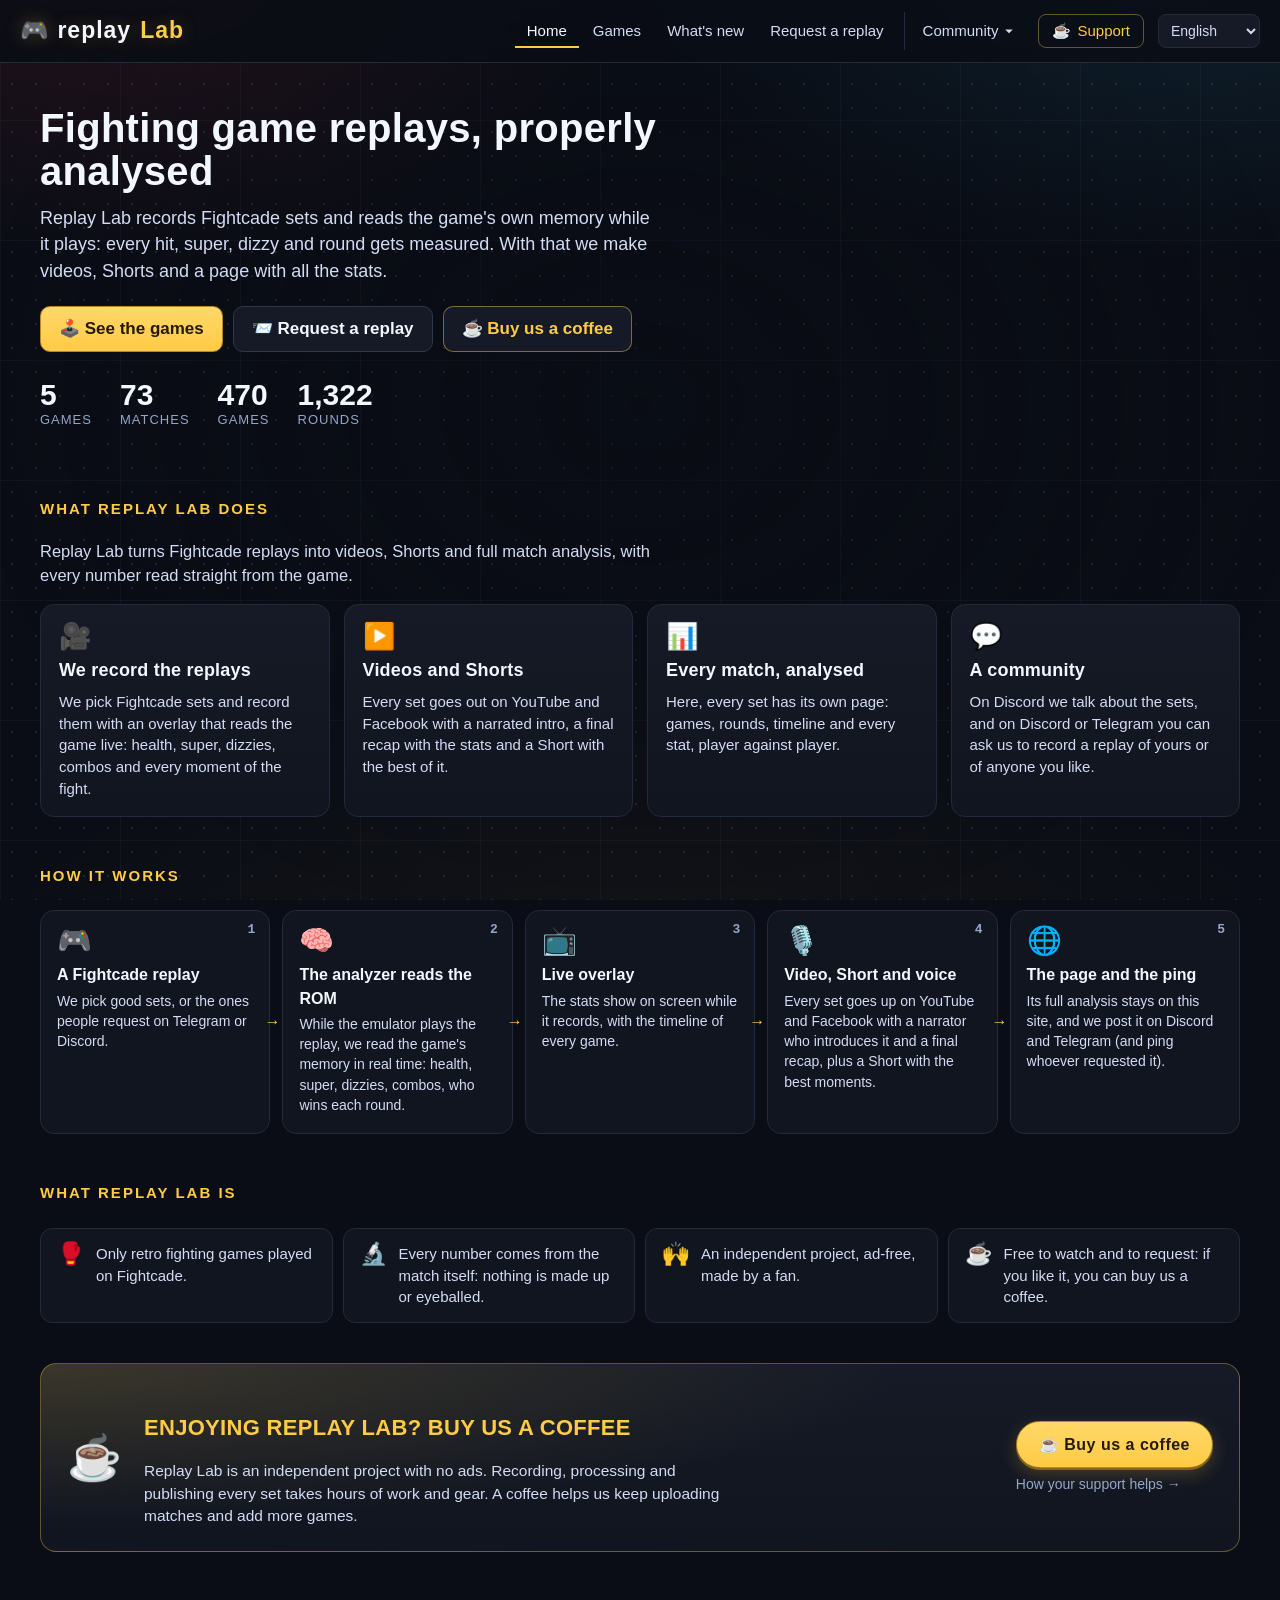
==== index.html @ 976fe3d6 "1791900656164-8923: kyoukai vs Balcork" ====
<!doctype html>
<html lang="es">
<head>
<meta charset="utf-8">
<meta name="viewport" content="width=device-width,initial-scale=1">
<title>replayLab</title>
<meta name="description" content="Análisis de partidas de juegos de pelea: replays de Fightcade grabados, con estadísticas leídas de la propia partida.">
<link rel="icon" href="favicon.svg" type="image/svg+xml">
<link rel="icon" href="favicon.ico" sizes="16x16 32x32 48x48">
<link rel="apple-touch-icon" href="apple-touch-icon.png">
<link rel="manifest" href="site.webmanifest">
<meta name="theme-color" content="#0a0d15">
<meta name="google-site-verification" content="jsIm7nFWKCDffjTVnqlvtT30W5uBaSsZl49o3GyhV9A" />
<!-- vista previa al compartir (Open Graph / X): imagen de 1200 × 630 en assets/og.png -->
<meta property="og:type" content="website">
<meta property="og:site_name" content="replayLab">
<meta property="og:title" content="replayLab · replays de juegos de pelea">
<meta property="og:description" content="Análisis de partidas de juegos de pelea: replays de Fightcade grabados, con estadísticas leídas de la propia partida.">
<meta property="og:url" content="https://demoniodeb.github.io/replayLab/">
<meta property="og:image" content="https://demoniodeb.github.io/replayLab/assets/og.png">
<meta property="og:image:width" content="1200">
<meta property="og:image:height" content="630">
<meta property="og:image:alt" content="replayLab: replays de juegos de pelea de Fightcade con estadísticas">
<meta property="og:locale" content="es_ES">
<meta name="twitter:card" content="summary_large_image">
<meta name="twitter:title" content="replayLab · replays de juegos de pelea">
<meta name="twitter:description" content="Análisis de partidas de juegos de pelea: replays de Fightcade grabados, con estadísticas leídas de la propia partida.">
<meta name="twitter:image" content="https://demoniodeb.github.io/replayLab/assets/og.png">
<link rel="stylesheet" href="assets/estilo.css?v=a40e9bcbe0">
</head>
<body>
<header id="cabsitio"></header>

<main class="wrap">
  <!-- (20 oct) La portada sólo cuenta qué es Replay Lab, qué hace y cómo funciona.
       Las partidas están en cada juego (Juegos) y pedir un replay tiene su pestaña. -->
  <section class="hero">
    <h1 id="h-titulo"></h1>
    <p id="h-texto"></p>
    <div class="hero-cta">
      <a class="btn prim" href="juegos.html" id="h-ver"></a>
      <a class="btn" href="enviar.html" id="h-pedir"></a>
      <a class="btn cafe" id="h-cafe" target="_blank" rel="noopener" hidden></a>
    </div>
    <div class="hero-cifras" id="cifras"></div>
  </section>

  <section class="bloque">
    <div class="bloque-cab"><h2 id="t-que"></h2></div>
    <p class="que-sub" id="que-sub"></p>
    <div class="que-grid" id="que"></div>
  </section>

  <section class="bloque">
    <div class="bloque-cab"><h2 id="t-como"></h2></div>
    <ol class="como" id="como"></ol>
  </section>

  <section class="bloque">
    <div class="bloque-cab"><h2 id="t-es"></h2></div>
    <ul class="es-lista" id="es"></ul>
  </section>

  <div id="cafe"></div>
</main>

<footer class="wrap" id="pie"></footer>

<script src="assets/app.js?v=cb4fe05d62"></script>
<script>
"use strict";
let INDICE = { videos: [] };

function pinta() {
  document.documentElement.lang = LANG;
  textosCabecera(); pintaPie();
  $("#h-titulo").textContent = T("h_titulo");
  $("#h-texto").textContent = T("h_texto");
  $("#h-ver").textContent = "🕹️ " + T("h_ver_juegos");
  $("#h-pedir").textContent = "📨 " + T("h_pedir");
  // qué hace: cuatro tarjetas, cada una lleva a su sitio
  $("#t-que").textContent = T("h_que_t");
  $("#que-sub").textContent = T("h_que_sub");
  const dc = urlDiscord();
  $("#que").innerHTML = [
    ["🎥", "h_f1_t", "h_f1_d", "guia.html", false],
    ["▶️", "h_f2_t", "h_f2_d", "canal.html", false],
    ["📊", "h_f3_t", "h_f3_d", "juegos.html", false],
    ["💬", "h_f4_t", "h_f4_d", "enviar.html", false],
  ].map(([ic, t, d, href, ext]) => `<a class="que-tarj" href="${esc(href)}"${ext ? ' target="_blank" rel="noopener"' : ""}>
      <span class="que-ic" aria-hidden="true">${ic}</span><h3>${esc(T(t))}</h3><p>${esc(T(d))}</p></a>`).join("");
  // cómo funciona: del replay a la ficha
  $("#t-como").textContent = T("h_como_t");
  $("#como").innerHTML = [["🎮", 1], ["🧠", 2], ["📺", 3], ["🎙️", 4], ["🌐", 5]].map(([ic, n]) =>
    `<li><span class="como-n">${n}</span><span class="como-ic" aria-hidden="true">${ic}</span>
      <div><h3>${esc(T("h_c" + n + "_t"))}</h3><p>${esc(T("h_c" + n + "_d"))}</p></div></li>`).join("");
  // lo que es
  $("#t-es").textContent = T("h_es_t");
  $("#es").innerHTML = [["🥊", 1], ["🔬", 2], ["🙌", 3], ["☕", 4]].map(([ic, n]) =>
    `<li><span aria-hidden="true">${ic}</span>${esc(T("h_es_" + n))}</li>`).join("");
  const don = (SITIO || {}).donacion || {};
  const cafeOk = !!(don.activo && don.url);
  $("#h-cafe").hidden = !cafeOk;
  if (cafeOk) { $("#h-cafe").href = don.url; $("#h-cafe").textContent = "☕ " + T("h_cafe_btn"); }
  $("#cafe").innerHTML = cafeOk ? `<aside class="cafe-panel">
      <span class="cp-ic" aria-hidden="true">☕</span>
      <div class="cp-txt"><h2>${esc(T("h_cafe_t"))}</h2><p>${esc(T("h_cafe_d"))}</p></div>
      <div class="cp-acc"><a class="cafe-btn" href="${esc(don.url)}" target="_blank" rel="noopener">☕ ${esc(T("h_cafe_btn"))}</a>
        <a class="cp-mas" href="apoyo.html">${esc(T("h_cafe_mas"))} →</a></div></aside>` : "";
  // tres cifras reales, sacadas del índice: nada inventado
  const todas = INDICE.videos || [];
  const peleas = todas.reduce((a, v) => a + (v.peleas || 0), 0);
  const rondas = todas.reduce((a, v) => a + (v.rondas || 0), 0);
  const juegos = juegosActivos().length;
  $("#cifras").innerHTML = todas.length ? [
      [juegos, T("n_juegos").toLowerCase()], [todas.length, pl(todas.length, "u_partida", "u_partidas")],
      [peleas, pl(peleas, "u_pelea", "u_peleas")], [rondas, T("rondas_t").toLowerCase()],
    ].map(([n, t]) => `<span><b>${milesDe(n)}</b>${esc(t)}</span>`).join("") : "";
}

montaCabecera("inicio", pinta);
pinta();
Promise.all([cargaBase(), json("datos/indice.json").then(d => { INDICE = d; }).catch(() => {})])
  .then(pinta);
</script>
</body>
</html>
---- assets/estilo.css ----
/* replayLab — hoja única. Mismo idioma visual que el overlay de fcrec:
   fondo oscuro, rojo para el jugador 1 y azul para el 2, tipografía condensada. */
:root{
  --bg:#0a0d15; --panel:#11151f; --panel2:#151a26; --panel3:#1a2031;
  --line:#222a3b; --line2:#2d3750;
  --ink:#f3f7ff; --dim:#94a6cc; --soft:#d3dcf5;
  --p1:#ff3d57; --p2:#37c8ff; --p1l:#ff8d9b; --p2l:#8fdcff; --gold:#ffcb45;
  --ok:#7dfcb0; --mal:#ff7a7a;
  --font:"Bahnschrift","Barlow Condensed","Roboto Condensed","Arial Narrow",
    "Yu Gothic UI","Meiryo","Microsoft YaHei UI","Noto Sans CJK JP","Noto Sans CJK SC",sans-serif;
  --mono:"Consolas","SF Mono",ui-monospace,monospace;
}
*{box-sizing:border-box;margin:0;padding:0}
html{scroll-behavior:smooth}
/* El fondo va en una capa FIJA detrás de todo. Antes estaba pintado en el body y, en
   las páginas con poco contenido, se acababa donde acababa el body: debajo quedaba una
   franja de otro color. Ahora el body ocupa como mínimo la pantalla entera (el pie baja
   solo) y la textura no se corta nunca.
   La textura: los dos brillos de siempre (rojo del jugador 1, azul del 2), una rejilla
   de puntos y unas líneas de retícula muy suaves, como la pantalla de un HUD. */
html{background:var(--bg)}
body{color:var(--ink);font-family:var(--font);font-size:17px;line-height:1.45;
  min-height:100vh;display:grid;grid-template-rows:auto 1fr auto;
  /* minmax(0,1fr): sin esto la columna crece hasta lo más ancho que haya dentro (una
     fila de pestañas, una tabla) y la página se sale de lado en el móvil */
  grid-template-columns:minmax(0,1fr)}
/* los puntos van en una variable: cuando arranca la rejilla viva (canvas, app.js) se
   apagan aquí y los dibuja ella, en las mismas posiciones */
:root{--puntos:radial-gradient(circle at center,rgba(148,166,204,.16) 1px,transparent 1.6px)}
html.rejilla-viva{--puntos:none}
#rejilla{position:fixed;inset:0;width:100%;height:100%;z-index:-1;pointer-events:none}
body::before{content:"";position:fixed;inset:0;z-index:-1;pointer-events:none;
  background:
    radial-gradient(900px 600px at 10% -12%,rgba(255,61,87,.13),transparent 62%),
    radial-gradient(900px 600px at 90% -12%,rgba(55,200,255,.13),transparent 62%),
    radial-gradient(1200px 700px at 50% 120%,rgba(255,203,69,.05),transparent 60%),
    var(--puntos) 0 0/24px 24px,
    linear-gradient(rgba(148,166,204,.06) 1px,transparent 1px) 0 0/120px 120px,
    linear-gradient(90deg,rgba(148,166,204,.06) 1px,transparent 1px) 0 0/120px 120px,
    var(--bg)}
/* un velo que apaga la textura detrás del contenido central: se ve en los márgenes y
   no estorba la lectura */
body::after{content:"";position:fixed;inset:0;z-index:-1;pointer-events:none;
  background:radial-gradient(ellipse 70% 80% at 50% 45%,rgba(10,13,21,.55),transparent 75%)}
a{color:inherit;text-decoration:none}
img{display:block}
.wrap{max-width:1240px;width:100%;margin:0 auto;padding:0 20px}
.sp{flex:1}

/* ---------------------------------------------------------- cabecera */
header{border-bottom:1px solid var(--line);background:rgba(10,13,21,.86);
  backdrop-filter:blur(8px);position:sticky;top:0;z-index:20}
.hrow{display:flex;align-items:center;gap:14px;min-height:62px;flex-wrap:wrap;padding:8px 0}
.logo{display:flex;align-items:center;gap:9px;font-size:23px;font-weight:700;letter-spacing:1px;flex:none}
.logo b{color:var(--gold)}
input,select,button{font-family:inherit;color:var(--ink)}
#buscar{background:var(--panel2);border:1px solid var(--line);border-radius:8px;
  font-size:15px;padding:8px 12px;width:250px;max-width:46vw}
#buscar:focus{outline:none;border-color:var(--line2)}
#buscar::placeholder{color:var(--dim)}
select{background:var(--panel2);border:1px solid var(--line);border-radius:8px;color:var(--soft);
  font-size:14px;padding:8px 10px;cursor:pointer}
select:focus{outline:none;border-color:var(--line2)}

/* conmutador de vista, como los botones de vista del explorador */
.vistas{display:flex;gap:2px;background:var(--panel2);border:1px solid var(--line);
  border-radius:8px;padding:2px;flex:none}
.vistas button{background:none;border:0;border-radius:6px;padding:6px 9px;cursor:pointer;
  color:var(--dim);display:grid;place-items:center;line-height:0}
.vistas button:hover{color:var(--ink);background:rgba(255,255,255,.05)}
.vistas button[aria-pressed="true"]{background:var(--panel3);color:var(--gold)}
.vistas svg{width:17px;height:17px;fill:currentColor}

/* ---------------------------------------------------------- portada */
.intro{padding:24px 0 14px;display:flex;align-items:flex-end;gap:16px;flex-wrap:wrap}
.intro h1{font-size:34px;font-weight:700;letter-spacing:.5px;line-height:1}
.intro p{color:var(--dim);font-size:16px}
.cuenta{color:var(--dim);font-size:14px;letter-spacing:1px;text-transform:uppercase;
  padding-bottom:3px;margin-left:auto}
.vacio{padding:60px 0;text-align:center;color:var(--dim)}

/* piezas compartidas ------------------------------------------------- */
.bandera{width:24px;height:17px;border-radius:3px;flex:none;object-fit:cover;
  box-shadow:0 0 0 1px rgba(0,0,0,.6)}
.bandera.g{width:34px;height:24px;border-radius:4px}
.rango{display:inline-grid;place-items:center;width:20px;height:20px;border-radius:5px;flex:none;
  font:700 12px/1 var(--font);color:#0e1424;background:linear-gradient(180deg,#ffe58a,var(--gold))}
.rango.vacio{background:#2a3247;color:var(--dim)}
.retrato{border-radius:8px;background:#0c1220;border:1px solid var(--line);object-fit:cover;flex:none}
.duo{display:flex;align-items:center;gap:10px;min-width:0}
.duo .n{min-width:0;overflow:hidden;text-overflow:ellipsis;white-space:nowrap;font-weight:700}
.n1{color:var(--p1l)}.n2{color:var(--p2l)}
.marcador{font:700 1em/1 var(--mono);letter-spacing:1px;flex:none;color:var(--ink)}
.marcador .g{color:var(--gold)}

/* rejillas por vista -------------------------------------------------- */
.lista{padding-bottom:40px}
.tarj{background:var(--panel);border:1px solid var(--line);border-radius:12px;overflow:hidden;
  display:flex;transition:transform .14s,border-color .14s;position:relative}
.tarj:hover{transform:translateY(-2px);border-color:var(--line2)}
.tarj .dur{position:absolute;right:8px;top:8px;background:rgba(6,9,15,.86);border-radius:5px;
  padding:2px 7px;font:600 12px/1.5 var(--mono);color:var(--soft)}
.tarj .sinvid{position:absolute;left:8px;top:8px;background:rgba(6,9,15,.86);border-radius:5px;
  padding:2px 7px;font-size:11px;letter-spacing:1px;text-transform:uppercase;color:var(--dim)}

/* 1 · iconos grandes */
.v-iconos{display:grid;grid-template-columns:repeat(auto-fill,minmax(244px,1fr));gap:16px}
.v-iconos .tarj{flex-direction:column;align-items:center;padding:20px 14px 14px;gap:7px;text-align:center}
.v-iconos .caras{display:flex;align-items:center;gap:10px}
.v-iconos .retrato{width:78px;height:78px}
.v-iconos .vs{color:var(--dim);font-size:13px;letter-spacing:2px}
.v-iconos .nombres{display:flex;align-items:center;justify-content:center;gap:7px;
  font-size:16px;max-width:100%;width:100%}
.v-iconos .nombres .n{overflow:hidden;text-overflow:ellipsis;white-space:nowrap}
.v-iconos .marcador{margin-bottom:2px}
.v-iconos .meta:first-of-type{margin-top:4px}
.v-iconos .marcador{font-size:26px}
.v-iconos .meta{color:var(--dim);font-size:12.5px;letter-spacing:1px;text-transform:uppercase}

/* 2 · miniaturas */
.v-miniaturas{display:grid;grid-template-columns:repeat(auto-fill,minmax(300px,1fr));gap:16px}
.v-miniaturas .tarj{flex-direction:column}
.v-miniaturas .mini{aspect-ratio:16/9;background:#0c1018;width:100%;position:relative;overflow:hidden}
.v-miniaturas .mini img{width:100%;height:100%;object-fit:cover}
.v-miniaturas .mini.sin{display:grid;place-items:center;
  background:linear-gradient(135deg,rgba(255,61,87,.14),transparent 46%),
             linear-gradient(225deg,rgba(55,200,255,.14),transparent 46%),#0c1018}
.v-miniaturas .mini.sin .caras{display:flex;align-items:center;gap:14px}
.v-miniaturas .mini.sin .retrato{width:72px;height:72px}
.v-miniaturas .cuerpo{padding:11px 13px 13px;display:flex;flex-direction:column;gap:7px;flex:1;width:100%}
.v-miniaturas .fila{display:flex;align-items:center;gap:9px;font-size:18px}
.v-miniaturas .pie{display:flex;gap:10px;align-items:center;font-size:12.5px;color:var(--dim);
  letter-spacing:1px;text-transform:uppercase;margin-top:auto;padding-top:7px;border-top:1px solid var(--line)}

/* 3 · mosaico */
.v-mosaico{display:grid;grid-template-columns:repeat(auto-fill,minmax(400px,1fr));gap:12px}
.v-mosaico .tarj{align-items:center;gap:13px;padding:11px 14px}
.v-mosaico .caras{display:flex;gap:6px;flex:none}
.v-mosaico .retrato{width:56px;height:56px}
.v-mosaico .cuerpo{min-width:0;flex:1;display:flex;flex-direction:column;gap:4px}
.v-mosaico .fila{display:flex;align-items:center;gap:8px;font-size:17px}
.v-mosaico .meta{color:var(--dim);font-size:13px}

/* 4 · lista */
.v-lista{display:flex;flex-direction:column;gap:5px}
.v-lista .tarj{align-items:center;gap:11px;padding:7px 12px;border-radius:8px}
.v-lista .retrato{width:30px;height:30px;border-radius:6px}
.v-lista .caras{display:flex;gap:4px;flex:none}
.v-lista .duo{flex:1}
.v-lista .meta{color:var(--dim);font-size:13px;letter-spacing:1px;flex:none;
  text-transform:uppercase;white-space:nowrap}
.v-lista .dur,.v-lista .sinvid{position:static;background:none;padding:0}

/* 5 · detalles */
.v-detalles{display:block;width:100%;border-collapse:collapse;
  background:var(--panel);border:1px solid var(--line);border-radius:10px;overflow:hidden}
.v-detalles table{width:100%;border-collapse:collapse}
.v-detalles th{text-align:left;font-size:12px;letter-spacing:1.5px;text-transform:uppercase;
  color:var(--dim);padding:10px 12px;border-bottom:1px solid var(--line2);background:var(--panel2);
  cursor:pointer;white-space:nowrap;user-select:none}
.v-detalles th:hover{color:var(--ink)}
.v-detalles th .ord{color:var(--gold);font-size:11px}
.v-detalles td{padding:8px 12px;border-top:1px solid var(--line);font-size:16px;vertical-align:middle}
.v-detalles tr:hover td{background:rgba(255,255,255,.028)}
.v-detalles td.num{font-family:var(--mono);font-size:14px;color:var(--soft);white-space:nowrap}
.v-detalles .retrato{width:26px;height:26px;border-radius:5px}
.v-detalles .caras{display:flex;gap:3px}

/* ---------------------------------------------------------- ficha */
.volver{display:inline-flex;align-items:center;gap:7px;color:var(--dim);font-size:15px;padding:16px 0 0}
.volver:hover{color:var(--ink)}
.cab{display:flex;align-items:stretch;gap:14px;padding:14px 0 18px;flex-wrap:wrap}
.jug{flex:1 1 280px;display:flex;align-items:center;gap:13px;background:var(--panel);
  border:1px solid var(--line);border-radius:12px;padding:12px 15px;min-width:0}
.jug.p2{flex-direction:row-reverse;text-align:right}
.jug.p1{border-left:4px solid var(--p1)}
.jug.p2{border-right:4px solid var(--p2)}
.jug .retrato{width:74px;height:74px}
.jug .datos{min-width:0;flex:1}
.jug .nom{font-size:27px;font-weight:700;line-height:1.1;overflow:hidden;
  text-overflow:ellipsis;white-space:nowrap}
.jug.p1 .nom{color:var(--p1l)}.jug.p2 .nom{color:var(--p2l)}
.jug .sub{display:flex;align-items:center;gap:8px;color:var(--dim);font-size:14px;
  letter-spacing:1.5px;text-transform:uppercase;margin-top:3px}
.jug.p2 .sub{flex-direction:row-reverse}
.marc{flex:none;align-self:center;display:flex;align-items:center;gap:12px;
  font:700 40px/1 var(--mono);background:var(--panel);border:1px solid var(--line);
  border-radius:10px;padding:14px 20px}
.marc .g{color:var(--gold)}
.reproductor{position:relative;aspect-ratio:16/9;background:#05070c;border:1px solid var(--line);
  border-radius:12px;overflow:hidden}
.reproductor iframe{width:100%;height:100%;border:0}
.avisovid{background:var(--panel);border:1px solid var(--line);border-radius:10px;
  padding:14px 18px;display:flex;gap:12px;align-items:baseline;flex-wrap:wrap}
.avisovid b{color:var(--soft);font-size:18px}
.avisovid span{color:var(--dim);font-size:15px}

h2{font-size:14px;letter-spacing:3px;text-transform:uppercase;color:var(--gold);
  padding:24px 0 10px;font-weight:700;display:flex;align-items:center;gap:12px}
h2 .sub{color:var(--dim);letter-spacing:1px;font-weight:400;font-size:13px;text-transform:none}

/* filtros en fichas (chips) */
.chips{display:flex;flex-wrap:wrap;gap:6px;padding-bottom:10px}
.chip{background:var(--panel2);border:1px solid var(--line);border-radius:999px;
  font-size:13.5px;padding:5px 12px;cursor:pointer;color:var(--dim);display:flex;
  align-items:center;gap:7px;letter-spacing:.5px}
.chip:hover{border-color:var(--line2);color:var(--ink)}
.chip[aria-pressed="true"]{color:var(--ink);background:var(--panel3);border-color:var(--line2)}
.chip i{width:9px;height:9px;border-radius:2px;background:var(--c,#fff);display:inline-block;flex:none}
.chip[aria-pressed="false"] i{opacity:.28}
.chip .n{font-family:var(--mono);font-size:12px;color:var(--dim)}

/* resumen de rondas */
/* Daño de la ronda: una barra que sale del centro hacia cada lado. Lo de antes eran
   dos barras apiladas y se leían como una sola raya. */
.sello{font-size:11px;letter-spacing:1px;text-transform:uppercase;padding:2px 7px;border-radius:5px;
  border:1px solid var(--c,var(--line));color:var(--c,var(--dim));white-space:nowrap}


/* ---------------------------------------------------------- diario de cambios */
.diario{display:flex;flex-direction:column;gap:18px;padding-bottom:30px}
.dia{background:var(--panel);border:1px solid var(--line);border-radius:11px;overflow:hidden}
.dia h3{display:flex;align-items:center;gap:12px;padding:11px 15px;background:var(--panel2);
  border-bottom:1px solid var(--line);font-size:16px;font-weight:700;letter-spacing:.5px}
.dia h3 .fecha{display:inline-block}.dia h3 .fecha::first-letter{text-transform:uppercase}
.dia h3 .cuantos{margin-left:auto;font:600 13px/1 var(--mono);color:var(--dim)}
.cfila{display:flex;gap:12px;align-items:baseline;padding:9px 15px;border-top:1px solid var(--line)}
.cfila:first-of-type{border-top:0}
.cfila .sello{flex:none;min-width:86px;text-align:center}
.cfila .ct{font-size:16px;color:var(--soft)}
footer .cafe{color:var(--gold)}
footer .cafe:hover{color:#ffe58a}
/* ------------------------------------------------- navegación entre secciones */
.secnav{display:flex;gap:6px;overflow-x:auto;padding:14px 0 4px;position:sticky;top:62px;
  background:linear-gradient(180deg,var(--bg) 70%,transparent);z-index:9;scrollbar-width:none}
.secnav::-webkit-scrollbar{display:none}
.secnav a{flex:none;background:var(--panel2);border:1px solid var(--line);border-radius:999px;
  padding:6px 14px;font-size:14px;letter-spacing:.5px;color:var(--dim);white-space:nowrap}
.secnav a:hover{color:var(--ink);border-color:var(--line2)}
section{scroll-margin-top:118px}

/* duración de cada ronda */
.durs{margin-top:14px;background:var(--panel);border:1px solid var(--line);border-radius:11px;
  padding:12px 14px;display:flex;flex-direction:column;gap:5px}
.durs .dtit{font-size:13px;letter-spacing:1.5px;text-transform:uppercase;color:var(--dim);
  padding-bottom:5px}
.dfila{display:grid;grid-template-columns:150px 1fr 60px;gap:12px;align-items:center;
  background:none;border:0;padding:3px 0;cursor:pointer;font-family:inherit;text-align:left}
.dfila:hover .et{color:var(--ink)}
.dfila .et{font-size:13.5px;color:var(--dim);letter-spacing:.5px;white-space:nowrap;
  overflow:hidden;text-overflow:ellipsis}
.dfila .t{height:13px;border-radius:7px;background:#0d1119;border:1px solid var(--line);overflow:hidden}
.dfila .t i{display:block;height:100%}
.dfila .t i.g1{background:linear-gradient(90deg,#7a1020,var(--p1))}
.dfila .t i.g2{background:linear-gradient(90deg,#06496b,var(--p2))}
.dfila .t i.g0{background:linear-gradient(90deg,#7a6210,var(--gold))}
.dfila .v{font:600 13px/1 var(--mono);color:var(--soft);text-align:right}
/* ------------------------------------------------- invítame un café
   Estaba sólo en el pie y no lo veía nadie. Aquí es una sección de verdad, pero con
   freno: viene DESPUÉS de las estadísticas, no interrumpe la lectura, y el dorado es
   el único color caliente de la página, así que llama sin gritar. */
.apoyo{margin:34px 0 0;padding:22px 24px;border:1px solid var(--line2);border-radius:14px;
  background:linear-gradient(180deg,var(--panel2),var(--panel));
  box-shadow:inset 0 1px 0 rgba(255,203,69,.10);position:relative;overflow:hidden}
.apoyo::before{content:"";position:absolute;inset:0 0 auto;height:2px;
  background:linear-gradient(90deg,transparent,var(--gold),transparent);opacity:.7}
.apoyo h2{font-size:20px;letter-spacing:1.5px;text-transform:uppercase;color:var(--gold);
  margin-bottom:12px}
.apoyo p{color:var(--soft);font-size:15.5px;max-width:74ch;margin-bottom:9px}
.apoyo .cafe-btn{display:inline-block;margin:10px 0 8px;padding:11px 22px;border-radius:999px;
  font-weight:700;font-size:16px;letter-spacing:.5px;color:#241a00;text-decoration:none;
  background:linear-gradient(180deg,#ffd869,var(--gold));border:1px solid #b8892a;
  box-shadow:0 2px 0 #8a6414,0 6px 18px rgba(255,203,69,.22);transition:transform .08s,box-shadow .12s}
.apoyo .cafe-btn:hover{transform:translateY(-1px);box-shadow:0 3px 0 #8a6414,0 9px 22px rgba(255,203,69,.32)}
.apoyo .cafe-btn:active{transform:translateY(1px);box-shadow:0 1px 0 #8a6414}
.apoyo .gracias{color:var(--dim);font-size:13px;margin:0}

/* El pie se confundía con el fondo. Ahora es una franja sólida de lado a lado, con su
   línea arriba. El truco box-shadow + clip-path la alarga hasta los bordes de la
   pantalla sin crear scroll horizontal (un width:100vw sí lo crearía). */
footer{color:var(--dim);font-size:13px;padding:20px 0 24px;margin-top:48px;
  display:flex;gap:14px;flex-wrap:wrap;align-items:center;position:relative;
  background:#06080d;
  /* la franja empieza EXACTAMENTE en el pie (antes subía 60 px y tapaba lo de encima);
     sólo asoma 1 px por arriba: la línea que la separa del fondo */
  box-shadow:0 0 0 100vmax #06080d,0 -1px 0 100vmax #34405c;
  clip-path:inset(-1px -100vmax -100vmax -100vmax)}
footer span{color:#8797b9}
/* footer.wrap y no footer: la regla .wrap (margin:0 auto) es más específica y se comía
   el margen, así que el pie quedaba pegado a lo último de la página */
footer.wrap{margin-top:56px}
footer a:hover{color:var(--ink)}

/* ================================================================ FICHA DE LA PARTIDA
   Resultado → Resumen → Peleas → Análisis → Detalle técnico.
   Criterio: no todo es una barra. La única barra de las estadísticas es la vida con la
   que acaba cada ronda. Lo demás: números grandes, comparación directa, secuencias. */
.cab .centro{flex:none;align-self:center;display:flex;flex-direction:column;align-items:center;gap:8px}
.gana-set{font-size:13px;letter-spacing:2px;text-transform:uppercase;font-weight:700;color:var(--dim)}
.res-datos{display:flex;gap:6px;flex-wrap:wrap;justify-content:center}
.res-datos span{font-size:12px;letter-spacing:1px;color:var(--dim);background:var(--panel2);
  border:1px solid var(--line);border-radius:999px;padding:2px 9px;font-variant-numeric:tabular-nums}
.fsec h2{padding-top:30px}
.sub-t{font-size:12px;letter-spacing:2.5px;text-transform:uppercase;color:var(--dim);margin:20px 0 10px;font-weight:700}
/* rojo el 1, azul el 2: sólo dentro de la ficha, que .a/.b son nombres muy genéricos */
#resto .a{color:var(--p1l)}#resto .b{color:var(--p2l)}

/* ---- resumen: cuatro cifras grandes */
.kpis{display:grid;grid-template-columns:repeat(4,minmax(0,1fr));gap:12px}
.kpi{background:linear-gradient(180deg,var(--panel2),var(--panel));border:1px solid var(--line);
  border-radius:14px;padding:14px 16px 12px;display:flex;flex-direction:column;gap:6px;min-width:0}
.kpi-t{font-size:12px;letter-spacing:2px;text-transform:uppercase;color:var(--dim);font-weight:700}
.kpi-v{display:flex;justify-content:space-between;align-items:baseline;gap:10px}
.kpi-v b{font-size:34px;line-height:1;font-weight:700;font-variant-numeric:tabular-nums;opacity:.55}
.kpi-v b.lid{opacity:1}
.kpi-v b.a{color:var(--p1l)}.kpi-v b.b{color:var(--p2l)}
.kpi-v b.lid.a{text-shadow:0 0 18px rgba(255,61,87,.35)}
.kpi-v b.lid.b{text-shadow:0 0 18px rgba(55,200,255,.35)}
.kpi-dif{align-self:flex-start;font-size:12px;font-weight:700;letter-spacing:.5px;color:var(--c);
  background:color-mix(in srgb,var(--c) 12%,transparent);border:1px solid color-mix(in srgb,var(--c) 38%,transparent);
  border-radius:999px;padding:2px 9px;max-width:100%;overflow:hidden;text-overflow:ellipsis;white-space:nowrap}
.kpi-dif.igual{color:var(--dim);background:none;border-color:var(--line)}
.kpi-x{font-size:12px;color:var(--dim);font-variant-numeric:tabular-nums}

/* ---- momentos destacados: cada uno con su forma */
.dests{display:grid;grid-template-columns:repeat(auto-fill,minmax(210px,1fr));gap:10px}
.dest{--c:var(--gold);background:var(--panel);border:1px solid var(--line);border-left:3px solid var(--c);
  border-radius:12px;padding:12px 14px;display:grid;grid-template-columns:auto 1fr;column-gap:10px;align-items:center}
.dest-ic{font-size:24px;grid-row:span 3}
.dest-t{font-size:11.5px;letter-spacing:1.5px;text-transform:uppercase;color:var(--dim)}
.dest-v{font-size:22px;line-height:1.2;font-weight:700}
.dest-s{font-size:13px;color:var(--soft)}

/* ---- racha como secuencia: ● ganada ○ perdida × nadie */
.seq{display:inline-flex;flex-wrap:wrap;gap:3px;align-items:center;vertical-align:middle;max-width:200px}
.seq i{width:9px;height:9px;border-radius:50%;display:block;flex:none}
.seq i.g{background:var(--c);opacity:.7}
.seq i.p{border:1.5px solid #3a4460}
.seq i.x{background:#3a4460;border-radius:2px;width:7px;height:7px}
.seq i.racha{opacity:1;box-shadow:0 0 0 2px var(--bg),0 0 0 3.5px var(--gold)}
.seq-n{margin-left:8px;font-variant-numeric:tabular-nums}
.dest .seq{margin:4px 0 2px}

/* ---- peleas: cada ronda con la vida con la que acabó cada uno (la única barra) */
.leyenda{font-size:13px;color:var(--dim);margin:-2px 0 12px}
.peleas{display:flex;flex-direction:column;gap:14px}
.pelea{background:var(--panel);border:1px solid var(--line);border-radius:12px;overflow:hidden}
.p-cab{display:flex;align-items:center;gap:12px;flex-wrap:wrap;padding:10px 14px;background:var(--panel2);
  border-bottom:1px solid var(--line);cursor:pointer}
.p-cab:hover{background:var(--panel3)}
.p-n{font-size:16px;font-weight:700;letter-spacing:1px}
.p-pj{color:var(--dim);font-size:14px}
.p-gana{font-size:13px;letter-spacing:1px;text-transform:uppercase;font-weight:700}
.p-res{margin-left:auto;font:700 18px/1 var(--mono)}
.rondas-g{display:grid;grid-template-columns:repeat(auto-fit,minmax(250px,1fr))}
.ronda{all:unset;box-sizing:border-box;display:flex;flex-direction:column;gap:7px;padding:12px 14px;
  border-right:1px solid var(--line);border-top:1px solid var(--line);margin-top:-1px;cursor:pointer}
.ronda:hover{background:rgba(255,255,255,.03)}
.ronda:focus-visible{outline:2px solid var(--gold);outline-offset:-2px}
.ronda.abierta{background:repeating-linear-gradient(135deg,transparent,transparent 8px,rgba(124,138,168,.05) 8px,rgba(124,138,168,.05) 16px)}
.r-cab{display:flex;align-items:baseline;gap:10px;min-width:0}
.rn{font-size:12px;letter-spacing:1.5px;text-transform:uppercase;color:var(--dim);flex:none}
.r-res{font-size:14px;min-width:0;overflow:hidden;text-overflow:ellipsis;white-space:nowrap}
.r-como{color:var(--dim);font-size:13px}
.rv{display:grid;grid-template-columns:minmax(0,78px) 1fr 40px;gap:8px;align-items:center;opacity:.72}
.rv.gano{opacity:1}
.rv-n{font-size:12.5px;color:var(--soft);overflow:hidden;text-overflow:ellipsis;white-space:nowrap}
.rv-b{height:10px;border-radius:5px;background:#0d1119;border:1px solid var(--line);overflow:hidden}
.rv-b i{display:block;height:100%;border-radius:5px}
.rv.p1 .rv-b i{background:linear-gradient(90deg,#7a1020,var(--p1))}
.rv.p2 .rv-b i{background:linear-gradient(90deg,#06496b,var(--p2))}
.rv-p{font:700 13px/1 var(--mono);text-align:right;font-variant-numeric:tabular-nums}
.rv.p1 .rv-p{color:var(--p1l)}.rv.p2 .rv-p{color:var(--p2l)}
.r-pie{display:flex;align-items:center;gap:6px;flex-wrap:wrap}
.r-dano{font-size:12px;color:var(--dim);margin-right:auto;font-variant-numeric:tabular-nums}

/* ---- análisis: tarjetas por tema, comparación directa sin barras */
.acard{background:var(--panel);border:1px solid var(--line);border-radius:12px;padding:12px 16px 10px}
.acard h3{font-size:14px;letter-spacing:2px;text-transform:uppercase;color:var(--gold);font-weight:700;margin-bottom:6px}
details.acard>summary{list-style:none;cursor:pointer;display:flex;align-items:center}
details.acard>summary::-webkit-details-marker{display:none}
details.acard>summary h3{margin:0;flex:1;color:var(--soft)}
details.acard>summary::after{content:"＋";color:var(--dim);font-size:16px}
details.acard[open]>summary::after{content:"－"}
details.acard[open]>summary{margin-bottom:6px}
.cmp-nom{display:flex;justify-content:space-between;font-size:12px;letter-spacing:1px;font-weight:700;
  padding:4px 0 6px;border-bottom:1px solid var(--line)}
.cmp{display:flex;flex-direction:column}
.cmp-f{display:grid;grid-template-columns:minmax(0,1fr) auto minmax(0,1fr);gap:12px;align-items:center;
  padding:7px 0;border-bottom:1px solid rgba(34,42,59,.6)}
.cmp-f:last-child{border-bottom:0}
.cmp-f .k{text-align:center;color:var(--dim);font-size:12.5px;letter-spacing:1px;text-transform:uppercase;max-width:280px}
.cmp-f .v{font-size:17px;font-weight:600;font-variant-numeric:tabular-nums;opacity:.6;min-width:0}
.cmp-f .v.a{color:var(--p1l);text-align:left}
.cmp-f .v.b{color:var(--p2l);text-align:right}
.cmp-f .v.lid{opacity:1;font-weight:800}
.cmp-f .v.lid.a::after{content:" ◂";font-size:11px;color:var(--p1)}
.cmp-f .v.lid.b::before{content:"▸ ";font-size:11px;color:var(--p2)}
.cmp-f .nota{display:block;font-size:11.5px;letter-spacing:0;text-transform:none;color:#6d7a99;margin-top:2px}
.cmp-f .v .seq{max-width:150px;gap:4px}
.cmp-f .v .seq i.racha{box-shadow:none;opacity:1}
.cmp-f .v.b .seq{justify-content:flex-end}
.nota-sec{font-size:13px;color:var(--dim);margin:4px 0 8px}
.acard .durs{margin-top:10px;background:none;border:0;padding:4px 0 0}

@media (max-width:900px){
  .kpis{grid-template-columns:repeat(2,minmax(0,1fr))}
}
@media (max-width:760px){
  .cab .centro{order:-1;width:100%}
  .kpi-v b{font-size:28px}
  .rondas-g{grid-template-columns:1fr}
  .ronda{border-right:0}
  .cmp-f .k{max-width:130px;font-size:11.5px}
  .cmp-f .v{font-size:15px}
  .dests{grid-template-columns:1fr}
  .dfila{grid-template-columns:118px 1fr 52px}
}
/* en un teléfono estrecho las dos cifras de 4 dígitos de una tarjeta se juntaban */
@media (max-width:480px){
  .kpis{gap:8px}
  .kpi{padding:11px 12px 10px}
  .kpi-v{gap:8px}
  .kpi-v b{font-size:23px}
  .kpi-t{font-size:11px;letter-spacing:1.5px}
}

/* ================================================================ PELEAS (una a la vez)
   Tira del set entero → lista de peleas → detalle de la elegida. */
.tset{margin-bottom:14px}
.ts-bar{display:flex;height:30px;border-radius:8px;overflow:hidden;background:#0d1119;
  border:1px solid var(--line)}
.ts-seg{all:unset;box-sizing:border-box;flex-basis:0;min-width:0;cursor:pointer;display:grid;place-items:center;
  font:700 11px/1 var(--mono);color:rgba(255,255,255,.72);box-shadow:inset -1px 0 0 rgba(10,13,21,.9);
  transition:filter .12s}
.ts-seg:last-child{box-shadow:none}
.ts-seg.g1{background:linear-gradient(180deg,rgba(255,61,87,.62),rgba(255,61,87,.32))}
.ts-seg.g2{background:linear-gradient(180deg,rgba(55,200,255,.58),rgba(55,200,255,.28))}
.ts-seg.g0{background:linear-gradient(180deg,rgba(255,203,69,.5),rgba(255,203,69,.24))}
.ts-seg:hover{filter:brightness(1.35)}
.ts-seg[aria-pressed="true"]{box-shadow:inset 0 0 0 2px var(--ink);filter:brightness(1.25);color:#fff}
.ts-seg:focus-visible{outline:2px solid var(--gold);outline-offset:-2px}
.ts-eje{display:flex;justify-content:space-between;font-size:11.5px;letter-spacing:1px;color:var(--dim);
  text-transform:uppercase;margin-top:5px}

/* baldosas: pocas → en una rejilla; muchas (FT100) → caja con scroll */
.plist{position:relative;display:grid;grid-template-columns:repeat(auto-fill,minmax(68px,1fr));gap:6px}
.plist.muchas{max-height:252px;overflow-y:auto;padding:2px 6px 2px 2px;scrollbar-width:thin;
  scrollbar-color:var(--line2) transparent}
.pt{all:unset;box-sizing:border-box;cursor:pointer;display:flex;flex-direction:column;align-items:center;gap:1px;
  padding:6px 4px 5px;border-radius:9px;background:var(--panel);border:1px solid var(--line);
  border-top:3px solid var(--c,var(--line2));transition:transform .1s,border-color .12s,background .12s}
.pt.g1{--c:var(--p1)}.pt.g2{--c:var(--p2)}.pt.g0{--c:var(--gold)}
.pt:hover{transform:translateY(-1px);background:var(--panel2)}
.pt[aria-pressed="true"]{background:var(--panel3);border-color:var(--c);
  box-shadow:0 0 0 1px var(--c),0 6px 18px color-mix(in srgb,var(--c) 22%,transparent)}
.pt:focus-visible{outline:2px solid var(--gold);outline-offset:2px}
.pt-n{font-size:11px;letter-spacing:1px;color:var(--dim)}
.pt-r{font:700 18px/1.1 var(--mono);display:flex;gap:2px;align-items:baseline}
.pt-r .a{color:var(--p1l)}.pt-r .b{color:var(--p2l)}
.pt-r i{font-style:normal;color:var(--dim);font-size:13px}
.pt-s{font:600 10.5px/1 var(--mono);color:#6d7a99}
.pley{font-size:12.5px;color:var(--dim);margin:8px 0 14px}

/* el detalle de la pelea elegida */
.pdet{background:var(--panel);border:1px solid var(--line2);border-radius:14px;overflow:hidden;
  animation:aparece .18s ease-out}
@keyframes aparece{from{opacity:0;transform:translateY(4px)}}
.pd-cab{display:flex;align-items:center;gap:12px;padding:12px 14px;background:var(--panel2);
  border-bottom:1px solid var(--line)}
.pd-nav{all:unset;cursor:pointer;width:34px;height:34px;flex:none;display:grid;place-items:center;border-radius:9px;
  border:1px solid var(--line2);color:var(--soft);font-size:13px}
.pd-nav:hover:not([disabled]){background:var(--panel3);color:var(--ink)}
.pd-nav[disabled]{opacity:.28;cursor:default}
.pd-nav:focus-visible{outline:2px solid var(--gold)}
.pd-tit{display:flex;flex-direction:column;min-width:0;flex:1}
.pd-n{font-size:17px;font-weight:700;letter-spacing:.5px}
.pd-pj{font-size:13.5px;color:var(--dim);overflow:hidden;text-overflow:ellipsis;white-space:nowrap}
.pd-res{display:flex;align-items:center;gap:8px;font-size:13px;letter-spacing:1px;text-transform:uppercase;
  color:var(--dim);flex:none}
.pd-res b{letter-spacing:.5px;text-transform:none;font-size:15px}
.pd-marc{font:700 24px/1 var(--mono);margin-left:6px;letter-spacing:0}
.pd-marc .a{color:var(--p1l)}.pd-marc .b{color:var(--p2l)}

.fms{display:flex;flex-wrap:wrap;gap:8px;padding:12px 14px;border-bottom:1px solid var(--line)}
.fm{display:flex;flex-direction:column;gap:2px;padding:7px 12px;border-radius:9px;background:var(--panel2);
  border:1px solid var(--line);min-width:96px}
.fm-k{font-size:11px;letter-spacing:1.5px;text-transform:uppercase;color:var(--dim)}
.fm-v{display:flex;gap:10px;align-items:baseline;justify-content:space-between}
.fm-v b{font:700 18px/1.1 var(--mono);opacity:.55;font-variant-numeric:tabular-nums}
.fm-v b.lid{opacity:1}
.fm-v b.a{color:var(--p1l)}.fm-v b.b{color:var(--p2l)}
.fm-v b.t{opacity:1;color:var(--ink)}
.fm-video{all:unset;cursor:pointer;margin-left:auto;align-self:center;padding:9px 14px;border-radius:9px;
  font-size:14px;font-weight:700;color:#241a00;background:linear-gradient(180deg,#ffd869,var(--gold));
  border:1px solid #b8892a}
.fm-video:hover{filter:brightness(1.06)}
.fm-video:focus-visible{outline:2px solid var(--ink);outline-offset:2px}

/* línea de tiempo de UNA pelea: carril de rondas, carril de momentos y regla */
.tl{padding:12px 14px 6px;border-bottom:1px solid var(--line)}
.tl-cab{display:flex;align-items:baseline;gap:12px;flex-wrap:wrap}
.tl-t{font-size:12px;letter-spacing:2px;text-transform:uppercase;color:var(--dim);font-weight:700}
.tl-cab .chips{padding-bottom:8px}
.tl-cab .chip{font-size:12.5px;padding:3px 10px}
.tl-caja{position:relative}
.tl-rondas{position:relative;height:30px;border-radius:7px;background:#0d1119;border:1px solid var(--line)}
.tl-r{all:unset;box-sizing:border-box;position:absolute;top:0;bottom:0;cursor:pointer;display:grid;place-items:center;
  font:700 11px/1 var(--mono);color:rgba(255,255,255,.62);border-right:1px solid #0a0d15;overflow:hidden}
.tl-r.g1{background:linear-gradient(180deg,rgba(255,61,87,.42),rgba(255,61,87,.16))}
.tl-r.g2{background:linear-gradient(180deg,rgba(55,200,255,.4),rgba(55,200,255,.15))}
.tl-r.g0{background:linear-gradient(180deg,rgba(255,203,69,.36),rgba(255,203,69,.12))}
.tl-r:hover{filter:brightness(1.3);color:#fff}
.tl-r:first-child{border-radius:6px 0 0 6px}.tl-r:last-child{border-right:0;border-radius:0 6px 6px 0}
.tl-moms{position:relative;margin-top:2px}
.tl-g{position:absolute;top:0;bottom:0;width:1px;background:rgba(148,166,204,.09)}
.tl-p{all:unset;position:absolute;width:10px;height:10px;margin-left:-5px;border-radius:50%;cursor:pointer;
  background:var(--c);box-shadow:0 0 0 2px var(--panel),0 0 8px color-mix(in srgb,var(--c) 55%,transparent);
  transition:transform .1s}
.tl-p:hover,.tl-p:focus-visible{transform:scale(1.5);z-index:2}
.tl-p.oculto{display:none}
.tl-eje{position:relative;height:18px;border-top:1px solid var(--line)}
.tl-eje span{position:absolute;top:3px;transform:translateX(-50%);font:600 10.5px/1 var(--mono);color:#6d7a99;
  white-space:nowrap}
.tl-eje span:first-child{transform:none}
.tl-eje span:last-child:not(:first-child){transform:translateX(-100%)}
.tl-eje span::before{content:"";position:absolute;left:50%;top:-4px;width:1px;height:4px;background:var(--line2)}
.pdet .rondas-g{border-top:0}

/* ================================================================ ANÁLISIS EN PESTAÑAS */
.atabs{display:flex;gap:6px;overflow-x:auto;padding-bottom:10px;scrollbar-width:none;justify-content:safe center}
.atabs::-webkit-scrollbar{display:none}
.atab{all:unset;cursor:pointer;flex:none;padding:8px 14px;border-radius:999px;font-size:14px;letter-spacing:.3px;
  color:var(--dim);background:var(--panel);border:1px solid var(--line);white-space:nowrap}
.atab:hover{color:var(--ink);border-color:var(--line2)}
.atab[aria-selected="true"]{color:var(--ink);background:var(--panel3);border-color:var(--gold);
  box-shadow:0 0 0 1px rgba(255,203,69,.25)}
.atab:focus-visible{outline:2px solid var(--gold);outline-offset:2px}
.apanel{max-width:760px;margin:0 auto}
.apanel .acard{animation:aparece .18s ease-out}
.apanel .durs{max-height:340px;overflow-y:auto;scrollbar-width:thin;scrollbar-color:var(--line2) transparent}

@media (max-width:760px){
  .pd-cab{flex-wrap:wrap;gap:10px}
  .pd-tit{order:1;flex-basis:calc(100% - 100px)}
  .pd-nav:first-child{order:0}
  .pd-nav:last-child{order:2}
  .pd-res{order:3;width:100%}
  .pd-marc{margin-left:auto}
  .fm{flex:1 1 calc(50% - 8px);min-width:0}
  .fm-video{margin-left:0;flex-basis:100%;text-align:center}
  .plist{grid-template-columns:repeat(auto-fill,minmax(58px,1fr))}
  .pt-r{font-size:16px}
  .apanel{max-width:none}
}

/* ================================================================ ENVIAR REPLAY (bloqueado) */
.enviar{margin:26px 0 0;padding:26px 26px 22px;border:1px dashed var(--line2);border-radius:16px;
  background:linear-gradient(180deg,var(--panel2),var(--panel));position:relative}
.e-chapa{display:inline-block;font-size:12px;letter-spacing:1.5px;text-transform:uppercase;font-weight:700;
  color:var(--gold);border:1px solid rgba(255,203,69,.4);background:rgba(255,203,69,.08);border-radius:999px;
  padding:3px 11px;margin-bottom:12px}
.enviar h1{font-size:30px;line-height:1.1}
.e-sub{color:var(--soft);font-size:17px;margin:10px 0 18px;max-width:62ch}
.e-form label{display:block;font-size:12px;letter-spacing:1.5px;text-transform:uppercase;color:var(--dim);margin-bottom:6px}
.e-fila{display:flex;gap:8px;flex-wrap:wrap}
.e-fila input{flex:1;min-width:0;font-size:15px;padding:11px 14px;border-radius:10px;background:#0b0e16;
  border:1px solid var(--line);color:var(--dim);cursor:not-allowed}
.e-fila input::placeholder{color:#4d5875}
.e-fila button{padding:11px 18px;border-radius:10px;font-weight:700;font-size:15px;cursor:not-allowed;
  background:var(--panel3);border:1px solid var(--line2);color:var(--dim)}
.e-aviso{font-size:14px;color:var(--dim);margin-top:10px}
.pasos{list-style:none;counter-reset:paso;display:grid;gap:8px}
.pasos li{counter-increment:paso;display:flex;gap:12px;align-items:center;padding:11px 14px;border-radius:10px;
  background:var(--panel);border:1px solid var(--line);color:var(--soft)}
.pasos li::before{content:counter(paso);flex:none;width:28px;height:28px;border-radius:50%;display:grid;place-items:center;
  font:700 14px/1 var(--mono);color:var(--gold);border:1px solid rgba(255,203,69,.45)}

/* apoyo: lo que viene */
.pg-viene{list-style:none;display:flex;flex-direction:column;gap:6px;margin-top:4px}
.pg-viene li{display:flex;align-items:center;gap:10px;font-size:16px;font-weight:600}
.pg-viene a{color:var(--ink)}
.pg-viene a:hover{color:var(--gold)}
.pg-est{font-size:11px;letter-spacing:1px;text-transform:uppercase;color:var(--gold);font-weight:700;
  border:1px solid rgba(255,203,69,.4);border-radius:999px;padding:1px 8px}

/* changelog: web y juegos separados */
.c-areas{justify-content:flex-start;margin-top:4px}
.c-areas .n{font:600 12px/1 var(--mono);color:var(--dim);margin-left:4px}
.c-desc{color:var(--dim);font-size:14px;margin:-2px 0 12px}
.c-grupo+.c-grupo{border-top:1px solid var(--line2)}
.c-gt{display:flex;align-items:center;gap:8px;padding:9px 15px 5px;font-size:12px;letter-spacing:2px;
  text-transform:uppercase;color:var(--gold);font-weight:700}
.c-gt .cuantos{margin-left:auto;font:600 12px/1 var(--mono);color:var(--dim);letter-spacing:0}
.c-grupo .cfila:first-of-type{border-top:0}

@media (max-width:760px){
  .enviar{padding:20px 16px 18px}
  .enviar h1{font-size:25px}
  .e-fila button{flex-basis:100%}
}


/* miga de pan: Inicio › Juegos › SSF2X › partida */
.miga{display:flex;align-items:center;gap:8px;flex-wrap:wrap;padding:16px 0 0;font-size:14px;color:var(--dim)}
.miga a{color:var(--soft)}
.miga a:hover{color:var(--ink)}
.miga b{color:var(--ink);font-weight:600;min-width:0;overflow:hidden;text-overflow:ellipsis;white-space:nowrap}

/* ================================================================ INICIO */
.hero{padding:44px 0 26px;max-width:760px}
.hero h1{font-size:40px;line-height:1.08;font-weight:700;letter-spacing:.3px}
.hero p{color:var(--soft);font-size:18px;margin-top:12px;max-width:62ch}
.hero-cta{display:flex;gap:10px;margin-top:22px;flex-wrap:wrap}
.btn{display:inline-flex;align-items:center;padding:10px 18px;border-radius:10px;font-weight:600;
  border:1px solid var(--line2);background:var(--panel2);color:var(--ink)}
.btn:hover{border-color:var(--dim)}
.btn.prim{background:linear-gradient(180deg,#ffd869,var(--gold));color:#241a00;border-color:#b8892a}
.btn.prim:hover{filter:brightness(1.06)}
.hero-cifras{display:flex;gap:28px;margin-top:26px;flex-wrap:wrap}
.hero-cifras span{display:flex;flex-direction:column;color:var(--dim);font-size:13px;
  letter-spacing:1px;text-transform:uppercase}
.hero-cifras b{font-size:30px;color:var(--ink);letter-spacing:0;font-variant-numeric:tabular-nums;line-height:1.1}

.bloque{padding:18px 0 6px}
.bloque-cab{display:flex;align-items:baseline;gap:12px;margin-bottom:14px}
.bloque-cab h2{font-size:15px;letter-spacing:2px;text-transform:uppercase;color:var(--gold);font-weight:700}
.bloque-cab h2.tenue{color:var(--dim)}
.ver-todo{margin-left:auto;color:var(--soft);font-size:14px}
.ver-todo:hover{color:var(--ink)}

/* ---------------------------------------------------------------- tarjeta de juego */
.rejilla-juegos{display:grid;grid-template-columns:repeat(auto-fill,minmax(340px,1fr));gap:14px}
.tarj-juego{display:flex;align-items:center;gap:16px;padding:16px;border-radius:14px;
  background:linear-gradient(180deg,var(--panel2),var(--panel));border:1px solid var(--line);
  transition:transform .12s,border-color .12s;position:relative}
a.tarj-juego:hover{transform:translateY(-2px);border-color:var(--line2)}
.tarj-juego .retrato,.tj-mono{width:84px;height:84px;border-radius:10px}
.tj-mono{display:grid;place-items:center;background:#0c1220;border:1px solid var(--line);
  font-weight:700;font-size:22px;color:var(--dim)}
.tj-txt{display:flex;flex-direction:column;gap:2px;min-width:0}
.tj-estado{align-self:flex-start;font-size:11px;letter-spacing:1.5px;text-transform:uppercase;
  padding:2px 8px;border-radius:999px;margin-bottom:4px}
.tj-estado.ok{color:var(--ok);background:rgba(125,252,176,.08);border:1px solid rgba(125,252,176,.3)}
.tj-estado.prox{color:var(--dim);background:rgba(148,166,204,.06);border:1px solid var(--line2)}
.tj-nombre{font-size:19px;font-weight:700;line-height:1.15;text-wrap:balance}
.tj-sub{color:var(--soft);font-size:14px}
.tj-meta{color:var(--dim);font-size:13px}
.tj-cifras{color:var(--dim);font-size:13px;margin-top:6px}
.tj-cifras b{color:var(--ink);font-size:16px}
.tj-cifras .sep{margin:0 5px}
.tj-ir{margin-left:auto;color:var(--dim);font-size:20px;flex:none}
.tarj-juego.prox{opacity:.62}
.tarj-juego.prox .retrato,.tarj-juego.prox .tj-mono{filter:grayscale(1)}

/* ================================================================ PARTIDAS */
.barra-lista{display:flex;gap:10px;align-items:center;flex-wrap:wrap;margin:6px 0 16px}
.barra-lista #buscar{flex:1;max-width:340px;width:auto}
.filtro-juegos{display:flex;gap:8px;flex-wrap:wrap;margin:4px 0 6px}
.filtro-juegos button{background:var(--panel2);border:1px solid var(--line);border-radius:999px;
  padding:7px 14px;font-size:14px;color:var(--soft);cursor:pointer;display:inline-flex;gap:8px;align-items:center}
.filtro-juegos button:hover{color:var(--ink);border-color:var(--line2)}
.filtro-juegos button[aria-pressed="true"]{color:var(--ink);border-color:var(--gold);background:rgba(255,203,69,.08)}
.filtro-juegos .n{font-size:12px;color:var(--dim);font-variant-numeric:tabular-nums}
/* con un solo juego el filtro no hace falta: se queda en una chapa discreta */
.filtro-juegos.unico button{padding:4px 11px;font-size:13px}
.filtro-juegos.unico button[data-j=""]{display:none}
.chip-juego{display:inline-block;font-size:11px;letter-spacing:1px;font-weight:700;padding:1px 7px;
  border-radius:5px;margin-right:6px;color:var(--p2l);background:rgba(55,200,255,.09);
  border:1px solid rgba(55,200,255,.3);vertical-align:1px}

/* ================================================================ PÁGINA DE UN JUEGO */
.cab-juego{display:flex;align-items:center;gap:20px;padding:22px 0 18px;flex-wrap:wrap}
.cab-juego .retrato{width:104px;height:104px;border-radius:14px}
.cj-txt{min-width:0;flex:1}
.cab-juego h1{font-size:34px;line-height:1.05}
.cj-sub{color:var(--gold);font-size:15px;letter-spacing:2px;text-transform:uppercase;margin-top:4px}
.cj-meta{color:var(--dim);font-size:14px;margin-top:6px}
.cj-cifras{display:flex;gap:24px}
.cj-cifras span{display:flex;flex-direction:column;align-items:center;color:var(--dim);font-size:12px;
  letter-spacing:1px;text-transform:uppercase}
.cj-cifras b{font-size:32px;color:var(--ink);letter-spacing:0;line-height:1.1}
.pestanas{display:flex;gap:4px;border-bottom:1px solid var(--line);margin-bottom:18px;overflow-x:auto;
  scrollbar-width:none}
.pestanas::-webkit-scrollbar{display:none}
.pestanas a{padding:11px 16px;color:var(--dim);font-weight:600;white-space:nowrap;border-bottom:2px solid transparent;
  margin-bottom:-1px}
.pestanas a:hover{color:var(--ink)}
.pestanas a[aria-selected="true"]{color:var(--ink);border-bottom-color:var(--gold)}
.t-jug .caras{display:flex;gap:4px}
.t-jug .retrato{width:32px;height:32px;border-radius:6px}
.rejilla-pers{display:grid;grid-template-columns:repeat(auto-fill,minmax(150px,1fr));gap:12px}
.tarj-pers{background:var(--panel);border:1px solid var(--line);border-radius:12px;padding:12px;
  display:flex;flex-direction:column;align-items:center;gap:6px;text-align:center}
.tarj-pers .retrato{width:96px;height:96px;border-radius:10px}
.tp-nombre{font-weight:700}
.tp-n{color:var(--dim);font-size:13px}
.tp-n b{color:var(--ink);font-size:17px}
.rejilla-cifras{display:grid;grid-template-columns:repeat(auto-fill,minmax(180px,1fr));gap:12px}
.cifra{background:var(--panel);border:1px solid var(--line);border-radius:12px;padding:16px;
  display:flex;flex-direction:column;gap:4px}
.cifra b{font-size:30px;line-height:1.05;font-variant-numeric:tabular-nums}
.cifra span{color:var(--dim);font-size:13px;letter-spacing:1px;text-transform:uppercase}

/* ================================================================ APOYO */
.estrecho{max-width:860px}
.cafe-btn{display:inline-block;margin:10px 0 8px;padding:11px 22px;border-radius:999px;
  font-weight:700;font-size:16px;letter-spacing:.5px;color:#241a00;text-decoration:none;
  background:linear-gradient(180deg,#ffd869,var(--gold));border:1px solid #b8892a;
  box-shadow:0 2px 0 #8a6414,0 6px 18px rgba(255,203,69,.22);transition:transform .08s,box-shadow .12s}
.cafe-btn:hover{transform:translateY(-1px)}
.cafe-btn.chico{margin:0;padding:8px 16px;font-size:14px}
.apoyo h1{font-size:26px;line-height:1.15;color:var(--gold);margin-bottom:14px}
/* la franja del final de la portada y de cada partida: una línea, no un banner */
.franja-apoyo{display:flex;align-items:center;gap:14px;flex-wrap:wrap;margin:34px 0 0;
  padding:14px 18px;border:1px solid var(--line);border-radius:12px;background:var(--panel)}
.fa-txt{color:var(--soft);font-size:15px;flex:1;min-width:220px}
.fa-mas{color:var(--dim);font-size:14px}
.fa-mas:hover{color:var(--ink)}
.costes{list-style:none;display:grid;grid-template-columns:repeat(auto-fill,minmax(360px,1fr));gap:8px}
.costes li{display:flex;gap:12px;align-items:flex-start;padding:11px 14px;background:var(--panel);
  border:1px solid var(--line);border-radius:10px;color:var(--soft);font-size:15px}
.costes .ic{font-size:18px;line-height:1.3}
.costes b{color:var(--ink)}
.progreso{background:var(--panel);border:1px solid var(--line);border-radius:14px;padding:20px 22px;
  display:flex;flex-direction:column;gap:18px}
.pg-cifra{display:flex;align-items:baseline;gap:12px}
.pg-cifra b{font-size:48px;line-height:1;color:var(--gold);font-variant-numeric:tabular-nums}
.pg-cifra span{color:var(--soft);font-size:17px}
.pg-linea{display:flex;justify-content:space-between;gap:10px;color:var(--soft);font-size:15px;margin-bottom:8px}
.pg-n{color:var(--dim);font-variant-numeric:tabular-nums}
.pg-barra{height:12px;border-radius:7px;background:#0d1119;border:1px solid var(--line);overflow:hidden}
.pg-barra i{display:block;height:100%;background:linear-gradient(90deg,#b8892a,var(--gold));border-radius:7px}
.pg-obj{display:flex;flex-direction:column;gap:3px;padding-top:14px;border-top:1px solid var(--line)}
.pg-obj-t{color:var(--dim);font-size:13px;letter-spacing:1px;text-transform:uppercase}
.pg-obj-v{font-size:18px;font-weight:600}
.nota-logros{color:var(--dim);font-size:14px;margin:-6px 0 12px}
.logros{list-style:none;display:grid;grid-template-columns:repeat(auto-fill,minmax(300px,1fr));gap:8px}
.logros li{display:flex;align-items:center;gap:12px;padding:12px 14px;border-radius:10px;
  background:var(--panel);border:1px solid var(--line)}
.lg-ic{width:28px;height:28px;display:grid;place-items:center;border-radius:50%;flex:none;font-weight:700}
.logros li.ok .lg-ic{background:rgba(125,252,176,.12);color:var(--ok);border:1px solid rgba(125,252,176,.35)}
.logros li.no{opacity:.6}
.logros li.no .lg-ic{background:#0d1119;border:1px solid var(--line);font-size:13px}
.lg-t{flex:1;font-weight:600}
.lg-e{font-size:12px;letter-spacing:1px;text-transform:uppercase;color:var(--dim)}
.logros li.ok .lg-e{color:var(--ok)}

/* ================================================================ PIE
   Sólo lo secundario: autoría, que es independiente y de dónde salen los datos. */
footer .sp{flex:1}

/* ================================================================ MÓVIL / TABLETA */
@media (max-width:760px){
  .hero{padding:28px 0 16px}
  .hero h1{font-size:30px}
  .hero p{font-size:16px}
  .rejilla-juegos{grid-template-columns:1fr}
  .costes,.logros{grid-template-columns:1fr}
  .cab-juego h1{font-size:26px}
  .cab-juego .retrato{width:76px;height:76px}
  .cj-cifras{width:100%;justify-content:flex-start}
  .barra-lista #buscar{max-width:none;flex-basis:100%}
  .tarj-juego .retrato,.tj-mono{width:64px;height:64px}
  .pg-cifra b{font-size:38px}
}
/* En un teléfono estrecho la cabecera medía 405px en 390: el botón del menú se queda
   sólo con el icono (el texto sigue como etiqueta para lectores de pantalla). */
@media (max-width:480px){
  .logo{font-size:20px;gap:6px}
}

@media (max-width:760px){
  body{font-size:16px}
  .wrap{padding:0 14px}
  #buscar{width:100%;max-width:none;order:9}
  .jug.p2{flex-direction:row;text-align:left}
  .jug.p2 .sub{flex-direction:row}
  .marc{font-size:32px;margin:0 auto}
  .apoyo{padding:18px 16px;margin-top:26px}
  .apoyo h2{font-size:18px}
  .apoyo p{font-size:15px}
  .apoyo .cafe-btn{display:block;text-align:center}
  .durs .et{width:auto;min-width:0;overflow-wrap:anywhere}
}

/* ---- 24 sep: análisis igual que el overlay (Combate · Rondas · Promedios). Lo que el
   overlay no enseña va debajo de esta raya, más apagado: es el detalle de la web. */
.cmp-mas{margin:12px 0 2px;padding-top:8px;border-top:1px dashed var(--line2);font-size:11px;
  letter-spacing:1.5px;text-transform:uppercase;color:var(--dim);font-weight:700;text-align:center}
/* «Lo que viene»: lo ya desbloqueado se queda, con su sello verde */
.pg-viene li.hecho a{color:var(--soft)}
.pg-est.ok{color:var(--ok);border-color:rgba(125,252,176,.45)}
/* portada: la tarjeta que lleva a todos los juegos */
.tarj-juego.ver-todos .tj-mono{font-size:22px;color:var(--gold)}

/* ================================================================ FICHA: JERARQUÍA (24 sep)
   Lo que responde la pantalla, en orden: ¿quién jugó y quién ganó? (cabecera y barra fija)
   → ¿qué fue lo más interesante? (resumen junto al vídeo) → ¿qué pasó en cada pelea? →
   ¿qué dicen las estadísticas? Regla de color: rojo y azul = los jugadores; dorado sólo
   para lo excepcional (perfect, remontada, ganar casi sin vida, la racha); el resto neutro. */
#cuerpo h2{color:var(--soft)}
#cuerpo .fsec h2{padding-top:22px;margin-bottom:12px}
#cuerpo h2 .sub{margin-left:10px}
#resumen-caja .a,.secnav .a{color:var(--p1l)} #resumen-caja .b,.secnav .b{color:var(--p2l)}

/* la barra de secciones: al quedarse fija, enseña quién juega y el marcador */
.secnav{align-items:center;padding:10px 0 8px}
.secnav .sn-id{display:none;align-items:center;gap:8px;margin-right:6px;font-size:15px;white-space:nowrap}
.secnav.fija .sn-id{display:inline-flex}
.secnav .sn-id b{font-weight:700;max-width:160px;overflow:hidden;text-overflow:ellipsis}
.sn-m{font:700 16px/1 var(--mono);background:var(--panel);border:1px solid var(--line);border-radius:7px;padding:4px 8px}
.sn-m .g{color:var(--gold)}
.secnav a[aria-current]{color:var(--ink);border-color:var(--soft);background:var(--panel3)}

/* arriba: el vídeo y, al lado, el resumen (en pantalla ancha) */
.arriba{display:grid;grid-template-columns:minmax(0,1fr);gap:16px 20px;align-items:start}
.arriba #resumen .fsec,.arriba section{scroll-margin-top:118px}
@media (min-width:1100px){
  .arriba:not(.sin-video){grid-template-columns:minmax(0,1.62fr) minmax(0,1fr)}
  .arriba:not(.sin-video) #resumen h2{padding-top:0}
  .arriba:not(.sin-video) .kpis2{grid-template-columns:1fr}
  .arriba:not(.sin-video) .dests{grid-template-columns:repeat(2,minmax(0,1fr))}
  .arriba:not(.sin-video) .sub-t{margin-top:14px}
}

/* resumen: el daño manda, lo demás acompaña */
.kpis2{display:grid;grid-template-columns:minmax(0,1.25fr) minmax(0,2fr);gap:10px;align-items:stretch}
.kpi-main{padding:14px 18px 12px;gap:8px}
.kpi-main .kpi-v b{font-size:44px}
.kpi-pie{display:flex;align-items:center;gap:10px;flex-wrap:wrap}
.kminis{display:grid;gap:8px}
.kminis.n3{grid-template-columns:repeat(3,minmax(0,1fr))}
.kminis.n2{grid-template-columns:repeat(2,minmax(0,1fr))}
.kminis.n1{grid-template-columns:minmax(0,1fr)}
.kmini{background:var(--panel);border:1px solid var(--line);border-radius:12px;padding:10px 12px;
  display:flex;flex-direction:column;gap:4px;min-width:0}
.kmini .kpi-t{font-size:11px;letter-spacing:1.5px}
.kmini-v{display:flex;align-items:baseline;justify-content:space-between;gap:6px}
.kmini-v b{font:700 22px/1 var(--font);font-variant-numeric:tabular-nums;opacity:.55}
.kmini-v b.lid{opacity:1}
.kmini-v i{font-style:normal;color:var(--line2)}
/* momentos destacados: más protagonismo, borde del color de quien lo hizo */
.dests{grid-template-columns:repeat(auto-fill,minmax(230px,1fr))}
.dest{--c:var(--line2);border-left:3px solid var(--c);padding:12px 14px;background:linear-gradient(180deg,var(--panel2),var(--panel))}
.dest.p1{--c:var(--p1)} .dest.p2{--c:var(--p2)}
.dest-v{font-size:21px}

/* peleas: tira fina y baldosas de una línea */
.ts-bar{height:22px}
.ts-seg{font-size:10.5px}
.ts-seg.g0,.tl-r.g0{background:linear-gradient(180deg,rgba(148,166,204,.34),rgba(148,166,204,.12))}
.dfila .t i.g0{background:linear-gradient(90deg,#3a4460,#94a6cc)}
.ts-eje{margin-top:4px;font-size:10.5px}
.plist{grid-template-columns:repeat(auto-fill,minmax(66px,1fr));gap:5px;margin-bottom:12px}
.pt{flex-direction:row;justify-content:center;gap:7px;padding:5px 6px;border-top-width:2px}
.pt.g0{--c:#94a6cc}
.pt-r{font-size:15px}
.pt-n{font-size:11px}
/* detalle: resultado → resumen → desarrollo → rondas */
.pd-et{padding:10px 14px 0;font-size:11.5px;letter-spacing:2px;text-transform:uppercase;color:var(--dim);font-weight:700}
.pdet .fms{padding-top:8px}
.pd-set{font-size:12px;letter-spacing:1px;color:var(--dim);margin-left:4px;text-transform:none;font-variant-numeric:tabular-nums}
.tl-t{font-size:11.5px}
.pdet .rondas-g{margin-top:8px}
.fm-video{color:var(--ink);background:var(--panel3);border:1px solid var(--line2)}
.fm-video:hover{border-color:var(--soft);filter:none}

/* línea de tiempo: forma = tipo de momento, color = jugador */
.tl-p{border-radius:0}
.tl-p[data-forma="circulo"]{border-radius:50%}
.tl-p[data-forma="triangulo"]{clip-path:polygon(50% 0,100% 100%,0 100%);box-shadow:none;width:11px;height:11px}
.tl-p[data-forma="rombo"]{clip-path:polygon(50% 0,100% 50%,50% 100%,0 50%);box-shadow:none;width:12px;height:12px;margin-left:-6px}
.tl-p[data-forma="estrella"]{clip-path:polygon(50% 0,61% 35%,98% 35%,68% 57%,79% 91%,50% 70%,21% 91%,32% 57%,2% 35%,39% 35%);box-shadow:none;width:14px;height:14px;margin-left:-7px}
.tl-p[data-forma="flecha"]{clip-path:polygon(50% 0,100% 55%,70% 55%,70% 100%,30% 100%,30% 55%,0 55%);box-shadow:none;width:12px;height:12px;margin-left:-6px}
.tl-p[data-forma="cuadro"]{border-radius:2px;width:9px;height:9px;margin-left:-4.5px}
.chip[data-forma] i{background:var(--c,var(--soft));border-radius:0}
.chip[data-forma="circulo"] i{border-radius:50%}
.chip[data-forma="triangulo"] i{clip-path:polygon(50% 0,100% 100%,0 100%);width:10px;height:10px}
.chip[data-forma="rombo"] i{clip-path:polygon(50% 0,100% 50%,50% 100%,0 50%);width:11px;height:11px}
.chip[data-forma="estrella"] i{clip-path:polygon(50% 0,61% 35%,98% 35%,68% 57%,79% 91%,50% 70%,21% 91%,32% 57%,2% 35%,39% 35%);width:12px;height:12px}
.chip[data-forma="flecha"] i{clip-path:polygon(50% 0,100% 55%,70% 55%,70% 100%,30% 100%,30% 55%,0 55%);width:11px;height:11px}
.chip[data-forma="cuadro"] i{border-radius:2px}

/* análisis: una sección de verdad, con sus pestañas y dos columnas en pantalla ancha */
#analisis .atabs{justify-content:safe center;padding:4px;gap:4px;background:var(--panel);border:1px solid var(--line);
  border-radius:999px;width:max-content;max-width:100%;margin:0 auto 12px}
#analisis .atab{border-color:transparent;background:none;padding:8px 16px;font-size:15px}
#analisis .atab[aria-selected="true"]{background:var(--panel3);border-color:var(--line2);box-shadow:none}
.atab:focus-visible{outline-color:var(--soft)}
.acols{display:grid;grid-template-columns:minmax(0,1fr);gap:4px 28px}
.acol-mas{border-top:1px dashed var(--line2);margin-top:6px;padding-top:4px}
.acol-mas .cmp-mas{margin:6px 0 0;padding:0;border:0;text-align:left}
.cmp-f{padding:6px 0}
@media (min-width:1000px){
  .apanel{max-width:none}
  .acols:not(.uno){grid-template-columns:minmax(0,1fr) minmax(0,1fr)}
  .acols:not(.uno) .acol-mas{border-top:0;margin-top:0;padding-top:0;border-left:1px dashed var(--line2);padding-left:28px}
  .acols.uno{max-width:760px;margin:0 auto}
}
@media (max-width:760px){
  .kpis2{grid-template-columns:1fr}
  .kpi-main .kpi-v b{font-size:34px}
  .kminis.n3{grid-template-columns:repeat(3,minmax(0,1fr))}
  .kmini-v b{font-size:18px}
  .secnav .sn-id b{max-width:90px}
}
/* la barra de secciones vive en su caja, pero tiene que poder quedarse fija en toda la ficha */
#secnav-caja{display:contents}
@media (max-width:480px){ .secnav .sn-id b{display:none} .secnav .sn-id{margin-right:2px} }

/* ================================================================ FICHA, 2.ª pasada (24 sep)
   Orden pedido por el usuario: cabecera baja → resumen en horizontal → línea de tiempo de
   todo el set (se pulsa un momento y el vídeo salta ahí) → vídeo → peleas → análisis. */
/* cabecera: la misma información, menos alto */
.cab{padding:8px 0 10px;gap:10px}
.jug{padding:8px 12px;gap:10px}
.jug .retrato{width:52px;height:52px}
.jug .nom{font-size:22px}
.jug .sub{font-size:13px}
.marc{font-size:30px;padding:8px 14px;gap:8px}
.cab .centro{gap:4px}
.gana-set{font-size:12px}
.res-datos span{font-size:11px;padding:1px 7px}
/* resumen: una fila de cifras y una fila de momentos, bajas */
.kfila{display:flex;gap:10px;align-items:stretch}
.kfila .kpi-main{flex:2.2 1 0;min-width:0;padding:10px 14px;gap:4px;flex-direction:row;flex-wrap:wrap;align-items:center;column-gap:16px}
.kfila .kpi-main .kpi-t{flex-basis:100%}
.kfila .kpi-main .kpi-v{flex:1 1 200px;gap:14px}
.kfila .kpi-main .kpi-v b{font-size:32px}
.kfila .kpi-main .kpi-pie{flex:0 1 auto;flex-direction:column;align-items:flex-end;gap:3px}
.kfila .kmini{flex:1 1 0;justify-content:center}
.kfila .kmini-v b{font-size:24px}
#resumen .dests{margin-top:10px;grid-template-columns:repeat(auto-fit,minmax(210px,1fr));gap:10px}
#resumen .dest{padding:8px 12px;column-gap:10px}
#resumen .dest-ic{font-size:20px}
#resumen .dest-t{font-size:10.5px;letter-spacing:1.2px;white-space:nowrap;overflow:hidden;text-overflow:ellipsis}
#resumen .dest-v{font-size:18px;line-height:1.15}
#resumen .dest-s{font-size:12px}
#resumen .dest .seq{max-width:100%}
/* la línea de tiempo del set entero */
.lset{background:var(--panel);border:1px solid var(--line);border-radius:12px;padding:10px 14px 6px;margin:14px 0}
.ls-peleas{position:relative;height:24px;border-radius:7px;background:#0d1119;border:1px solid var(--line)}
.ls-p{all:unset;box-sizing:border-box;position:absolute;top:0;bottom:0;cursor:pointer;display:grid;place-items:center;
  font:700 10.5px/1 var(--mono);color:rgba(255,255,255,.72);border-right:1px solid #0a0d15;overflow:hidden}
.ls-p.g1{background:linear-gradient(180deg,rgba(255,61,87,.5),rgba(255,61,87,.2))}
.ls-p.g2{background:linear-gradient(180deg,rgba(55,200,255,.46),rgba(55,200,255,.18))}
.ls-p.g0{background:linear-gradient(180deg,rgba(148,166,204,.34),rgba(148,166,204,.12))}
.ls-p:hover{filter:brightness(1.35);color:#fff}
.ls-p:focus-visible,.tl-p:focus-visible{outline:2px solid var(--ink);outline-offset:1px}
#video{margin-bottom:6px}
/* peleas: la tira es el selector, con el marcador de cada pelea dentro */
.ts-bar{height:28px}
.ts-seg b{margin-right:5px;font-size:11px}
.ts-r{font:600 11px/1 var(--mono);opacity:.9}
.tset{margin-bottom:12px}
/* el título de la pelea, en una sola línea */
.pd-cab{flex-wrap:nowrap;padding:8px 10px;gap:10px;align-items:center}
.pd-nav{width:30px;height:30px}
.pd-n{font-size:15px;white-space:nowrap}
.pd-pj{flex:1 1 auto;min-width:0;font-size:13px;color:var(--dim);white-space:nowrap;overflow:hidden;text-overflow:ellipsis}
.pd-res{margin-left:auto;white-space:nowrap;display:flex;align-items:baseline;gap:7px}
.pd-marc{font-size:19px;margin-left:2px}
@media (max-width:760px){
  .kfila{flex-wrap:wrap}
  .kfila .kpi-main{flex-basis:100%}
  .kfila .kpi-main .kpi-pie{align-items:flex-start;flex-direction:row;flex-wrap:wrap}
  .pd-cab{flex-wrap:nowrap}
  .pd-pj,.pd-set{display:none}
  .pd-res{order:0;width:auto}
  .pd-marc{margin-left:2px}
  .lset .chips{flex-wrap:nowrap;overflow-x:auto;scrollbar-width:none}
}
.ts-seg{display:flex;align-items:center;justify-content:center;gap:4px;white-space:nowrap;overflow:hidden}
.lset .chip{flex:none}
@media (max-width:760px){
  #resumen .dests{grid-template-columns:repeat(2,minmax(0,1fr));gap:8px}
  #resumen .dest{grid-template-columns:1fr;padding:8px 10px}
  #resumen .dest-ic{display:none}
  .lset{padding:8px 10px 4px}
  .lset .tl-eje span:nth-child(even){display:none}
}

/* ================================================================ FICHA, 3.ª pasada (24 sep)
   Sin la barra Resumen/Peleas/Análisis ni el título «Resumen»; la tira de peleas y las
   pestañas del análisis son carruseles con una flecha a cada lado. */
#resumen.sin-tit{padding-top:4px}
.carrusel{display:flex;align-items:center;gap:6px;min-width:0}
.car-pista{flex:1 1 auto;min-width:0;overflow-x:auto;overflow-y:hidden;scrollbar-width:none;display:flex;scroll-behavior:smooth}
.car-pista::-webkit-scrollbar{display:none}
.car-f{all:unset;box-sizing:border-box;cursor:pointer;flex:none;width:30px;height:30px;display:grid;place-items:center;
  border-radius:8px;background:var(--panel2);border:1px solid var(--line);color:var(--soft);font-size:11px}
.car-f:not([disabled]):hover{border-color:var(--line2);color:var(--ink);background:var(--panel3)}
.car-f[disabled]{opacity:.28;cursor:default}
.car-f:focus-visible{outline:2px solid var(--soft);outline-offset:2px}
/* la tira de peleas: cada tramo como mínimo lo bastante ancho para leerse; si no caben, se desplaza */
.tset .ts-bar{height:30px;border-radius:8px;gap:0}
.tset .ts-seg{min-width:54px}
.tset.una .car-f{display:none}
/* «Análisis del set» y sus pestañas en la misma línea; pestañas planas, sin caja alrededor */
.sec-cab{display:flex;align-items:center;gap:10px 18px;flex-wrap:wrap;padding-top:22px;margin-bottom:12px}
#cuerpo .sec-cab h2{padding:0;margin:0;flex:none}
.sec-cab .carrusel{flex:1 1 320px}
.sec-cab .car-pista{flex:0 1 auto}
#analisis .atabs{background:none;border:0;border-radius:0;padding:0;margin:0;width:auto;max-width:none;gap:6px;justify-content:flex-start}
#analisis .atab{border:1px solid var(--line);background:var(--panel);padding:6px 13px;font-size:14px;box-shadow:none}
#analisis .atab:hover{border-color:var(--line2);color:var(--ink)}
#analisis .atab[aria-selected="true"]{background:var(--panel3);border-color:var(--soft);color:var(--ink);box-shadow:none}

/* ================================================================ FICHA, 4.ª pasada (24 sep)
   Orden: cabecera → línea de tiempo del set → vídeo → resumen → peleas → análisis. */
#resumen.sin-tit{padding-top:14px}
#tlset .lset{margin-top:6px}
/* «Peleas» y la tira en la misma línea */
#peleas .sec-cab .tset{flex:1 1 320px;min-width:0;margin:0}
/* el título de la pelea como un marcador: A (personaje) 2 – 1 (personaje) B */
.pd-cab{display:flex;align-items:center;gap:12px;padding:8px 10px}
.pd-n{flex:none;font-size:12px;letter-spacing:1.5px;text-transform:uppercase;color:var(--dim);white-space:nowrap}
.pd-n b{font-size:17px;color:var(--ink);letter-spacing:0;margin-left:2px}
.pd-n span{font-size:12px;color:var(--dim)}
.pd-duelo{flex:1 1 auto;min-width:0;display:grid;grid-template-columns:minmax(0,1fr) auto minmax(0,1fr);align-items:center;gap:14px}
.pd-j{display:flex;align-items:baseline;gap:8px;min-width:0;white-space:nowrap}
.pd-j.a{justify-content:flex-end}
.pd-j b{font-size:16px;overflow:hidden;text-overflow:ellipsis}
.pd-j.a b{color:var(--p1l)} .pd-j.b b{color:var(--p2l)}
.pd-j .pd-pj{flex:0 1 auto;font-size:12.5px;color:var(--dim);overflow:hidden;text-overflow:ellipsis}
.pd-j.pierde{opacity:.5}
.pd-w{flex:none;font-size:10.5px;font-weight:700;letter-spacing:1px;text-transform:uppercase;padding:2px 7px;border-radius:999px;
  color:#0a0e19;background:var(--c)}
.pd-j.a .pd-w{--c:var(--p1l)} .pd-j.b .pd-w{--c:var(--p2l)}
.pd-duelo .pd-marc{font:700 24px/1 var(--mono);display:flex;gap:6px;align-items:center;margin:0;
  background:var(--panel);border:1px solid var(--line);border-radius:8px;padding:5px 12px}
.pd-duelo .pd-marc i{font-style:normal;color:var(--dim);font-size:16px}
.pd-set{flex:none;margin:0;font-size:11px;letter-spacing:1.2px;text-transform:uppercase;color:var(--dim);white-space:nowrap;
  border:1px solid var(--line);border-radius:999px;padding:3px 9px}
.pd-set b{font:700 13px/1 var(--mono);letter-spacing:0;margin-left:3px}
.pd-set .a{color:var(--p1l)} .pd-set .b{color:var(--p2l)}
@media (max-width:760px){
  .pd-cab{gap:6px;padding:8px 6px}
  .pd-n{display:none}
  .pd-duelo{gap:8px}
  .pd-j .pd-pj,.pd-w,.pd-set{display:none}
  .pd-j b{font-size:14px}
  .pd-duelo .pd-marc{font-size:19px;padding:4px 8px}
  .pd-j.gana b{text-decoration:underline;text-underline-offset:4px}
}
#peleas .sec-cab .carrusel{flex:1 1 auto}
#peleas .sec-cab .car-pista{flex:1 1 auto}

/* ================================================================ FICHA, 5.ª pasada (25 sep)
   Cada dato una vez: la banda de rondas sustituye a las tarjetas de ronda, y una sola
   tabla de estadísticas (set · pelea · ronda) sustituye al resumen y a las pestañas. */

/* tira de peleas: ⚡ en la pelea más corta que ganó cada uno */
.ts-rap{font-size:11px;margin-left:1px;filter:drop-shadow(0 0 3px rgba(255,203,69,.7))}

/* cabecera de la pelea: duración y botón al vídeo en la misma línea */
.pd-dur{flex:none;font:600 13px/1 var(--mono);color:var(--dim)}
.pd-video{all:unset;box-sizing:border-box;cursor:pointer;flex:none;padding:6px 11px;border-radius:8px;white-space:nowrap;
  font-size:13px;font-weight:700;color:#241a00;background:linear-gradient(180deg,#ffd869,var(--gold));border:1px solid #b8892a}
.pd-video:hover{filter:brightness(1.06)}
.pd-video:focus-visible{outline:2px solid var(--ink);outline-offset:2px}
.pdet .tl{border-bottom:0}

/* banda de rondas: quién la ganó, cómo y cuánto duró dentro del tramo; la barrita es
   la vida que le quedó al ganador. Se pulsa para ver las estadísticas de esa ronda. */
.pdet .tl-rondas{height:46px}
.pdet .tl-r{display:flex;flex-direction:column;justify-content:space-between;align-items:stretch;gap:4px;
  padding:6px 8px 7px;text-align:left}
.tl-r1{display:flex;align-items:center;gap:6px;min-width:0;white-space:nowrap;overflow:hidden;
  font:600 12.5px/1.35 var(--font);color:var(--soft)}
.tl-r1 b{flex:none;font:700 12.5px/1 var(--mono);color:var(--ink)}
.tl-rq{min-width:0;overflow:hidden;text-overflow:ellipsis}
.tl-rc{flex:none;color:var(--dim)}
.tl-rc::before{content:"· "}
.tl-rc.sol::before{content:""}
.tl-sello{flex:none;font-size:11px;font-weight:700;color:var(--gold);border:1px solid rgba(255,203,69,.55);
  border-radius:5px;padding:0 4px;line-height:15px}
.tl-rv{display:block;height:5px;border-radius:3px;background:rgba(0,0,0,.42);overflow:hidden}
.tl-rv i{display:block;height:100%;border-radius:3px}
.tl-r.g1 .tl-rv i{background:var(--p1)} .tl-r.g2 .tl-rv i{background:var(--p2)}
.pdet .tl-r[aria-pressed="true"]{box-shadow:inset 0 0 0 2px var(--ink);filter:brightness(1.3);z-index:1}
.pdet .tl-r:focus-visible{outline:2px solid var(--gold);outline-offset:-2px}

/* ---- estadísticas: el alcance en pastillas, en la misma línea que el título */
.epills{display:flex;gap:6px;flex-wrap:wrap;align-items:center;min-width:0}
.epill{all:unset;box-sizing:border-box;cursor:pointer;padding:6px 13px;border-radius:999px;font-size:14px;white-space:nowrap;
  border:1px solid var(--line);background:var(--panel);color:var(--soft)}
.epill:hover{border-color:var(--line2);color:var(--ink)}
.epill.g1{box-shadow:inset 0 -2px 0 var(--p1)} .epill.g2{box-shadow:inset 0 -2px 0 var(--p2)}
.epill[aria-pressed="true"]{background:var(--ink);border-color:var(--ink);color:#0a0e19;font-weight:700}
.epill:focus-visible{outline:2px solid var(--gold);outline-offset:2px}
#emodo{margin-left:auto}
#emodo:empty{display:none}
.emodo{display:flex;gap:2px;background:var(--panel);border:1px solid var(--line);border-radius:999px;padding:3px}
.emodo button{all:unset;cursor:pointer;padding:4px 12px;border-radius:999px;font-size:13px;color:var(--dim);white-space:nowrap}
.emodo button:hover{color:var(--ink)}
.emodo button[aria-pressed="true"]{background:var(--panel3);color:var(--ink);font-weight:700}
.emodo button:focus-visible{outline:2px solid var(--gold);outline-offset:1px}

.ecard{background:var(--panel);border:1px solid var(--line);border-radius:14px;padding:4px 18px 16px;animation:aparece .18s ease-out}
.ecols{display:grid;grid-template-columns:repeat(2,minmax(0,1fr));gap:0 36px;align-items:start}
.ecols>.ecol:only-child{grid-column:1/-1;width:100%;max-width:620px;justify-self:center}
.e-nom{display:flex;justify-content:space-between;gap:12px;padding:12px 10px 0;font-size:13px;font-weight:700;letter-spacing:.5px}
.e-nom span{min-width:0;overflow:hidden;text-overflow:ellipsis;white-space:nowrap}
.e-nom .a{color:var(--p1l)} .e-nom .b{color:var(--p2l);text-align:right}
/* título de cada grupo: dorado, con su emoji y una franja; no se confunde con las filas */
.eg{margin-top:12px}
.eg-t{display:flex;align-items:center;gap:9px;min-width:0;padding:7px 10px;border-radius:7px;
  background:linear-gradient(90deg,rgba(255,203,69,.13),rgba(255,203,69,.02));border-left:3px solid var(--gold);
  color:var(--gold);font-size:13px;font-weight:700;letter-spacing:2px;text-transform:uppercase}
.eg-ic{font-size:16px;letter-spacing:0;line-height:1}
.eg-sup{margin-left:auto;min-width:0;overflow:hidden;text-overflow:ellipsis;white-space:nowrap;
  font-style:normal;font-size:12.5px;font-weight:600;letter-spacing:0;text-transform:none;color:var(--dim)}
.eg-sup .a{color:var(--p1l)} .eg-sup .b{color:var(--p2l)}
/* cada fila en UNA línea: valor · etiqueta · valor */
.ef{display:grid;grid-template-columns:86px minmax(0,1fr) 86px;align-items:center;gap:10px;height:38px;padding:0 10px;
  border-bottom:1px solid var(--line)}
.ef:last-child{border-bottom:0}
.ef .k{text-align:center;font-size:14px;color:var(--soft);white-space:nowrap;overflow:hidden;text-overflow:ellipsis}
.ef .v{font:600 16px/1 var(--mono);font-variant-numeric:tabular-nums;opacity:.58;white-space:nowrap}
.ef .v.a{color:var(--p1l);text-align:left}
.ef .v.b{color:var(--p2l);text-align:right}
.ef .v.lid{opacity:1;font-weight:800}
.ef .v.lid.a::after{content:" ◂";font-size:11px;color:var(--p1)}
.ef .v.lid.b::before{content:"▸ ";font-size:11px;color:var(--p2)}
.e-ceros{margin:14px 10px 0;font-size:13px;color:var(--dim)}

@media (max-width:1100px){
  .pd-dur{display:none}
  .pd-video{padding:6px 10px}
  .pd-video span{display:none}
}
@media (max-width:900px){
  .ecols{grid-template-columns:1fr}
  .ecol+.ecol .e-nom{display:none}
  .ecols>.ecol:only-child{max-width:none}
}
@media (max-width:760px){
  .pd-dur{display:none}
  .pd-video{padding:6px 9px}
  .pd-video span{display:none}
  .tl-rq{display:none}
  .tl-rc::before{content:""}
  .ecard{padding:2px 10px 14px}
  .ef{grid-template-columns:64px minmax(0,1fr) 64px;gap:6px;padding:0 4px}
  .ef .k{font-size:13px}
  .ef .v{font-size:14.5px}
  .eg-t{font-size:12px;letter-spacing:1.5px}
  #emodo{margin-left:0}
  .epills{gap:5px}
  .epill{padding:5px 10px;font-size:13px}
}

/* ================================================================ FICHA, 6.ª pasada (25 sep)
   La línea de tiempo del set: flechas ◀ ▶ cuando no cabe, cabezal del vídeo, pelea elegida
   y la que se está viendo, guía del ratón y clic en cualquier punto para ir a ese segundo. */
.ls-car{gap:6px;align-items:center}
.ls-pista{display:flex;padding:2px 0 1px}
.ls-lienzo{flex:none;position:relative;cursor:pointer;margin:0 7px;min-width:calc(100% - 14px)}
.ls-p[aria-pressed="true"]{box-shadow:inset 0 0 0 2px var(--ink);filter:brightness(1.3);color:#fff;z-index:1}
.ls-p.viendo::after{content:"";position:absolute;left:0;right:0;bottom:0;height:3px;background:var(--gold)}
.ls-cabezal{position:absolute;top:-4px;bottom:18px;width:2px;margin-left:-1px;background:var(--gold);z-index:3;
  box-shadow:0 0 8px rgba(255,203,69,.75);pointer-events:none;transition:left .25s linear}
.ls-cabezal::before{content:"";position:absolute;top:-1px;left:-4px;border:5px solid transparent;border-top:6px solid var(--gold);border-bottom:0}
.ls-guia{position:absolute;top:0;bottom:0;width:1px;background:rgba(243,247,255,.4);pointer-events:none;z-index:2}
.ls-guia b{position:absolute;bottom:1px;left:5px;font:700 10.5px/1 var(--mono);color:var(--ink);white-space:nowrap;
  background:var(--panel3);border:1px solid var(--line2);border-radius:4px;padding:2px 5px}
.ls-guia.izq b{left:auto;right:5px}
.lset .tl-eje span:nth-child(even){display:block}
@media (prefers-reduced-motion:reduce){.ls-cabezal{transition:none}}
@media (max-width:760px){.ls-car .car-f{width:26px;height:26px}}

/* en el móvil, pulsar un momento no mueve la pantalla: sale este botón para ir al vídeo */
#ir-video{position:fixed;left:50%;bottom:calc(16px + env(safe-area-inset-bottom));z-index:60;transform:translate(-50%,20px);
  opacity:0;pointer-events:none;transition:opacity .2s,transform .2s;border:1px solid #b8892a;border-radius:999px;
  padding:10px 18px;font:700 15px/1 var(--font);color:#241a00;background:linear-gradient(180deg,#ffd869,var(--gold));
  box-shadow:0 8px 24px rgba(0,0,0,.5);cursor:pointer;white-space:nowrap}
#ir-video.ver{opacity:1;pointer-events:auto;transform:translate(-50%,0)}
@media (prefers-reduced-motion:reduce){#ir-video{transition:none}}

/* ================================================================ NAVEGACIÓN (28 sep)
   Ordenada para crecer. En la barra: lo que se viene a ver (Partidas, Juegos, Enviar
   replay...), «Más ▾» con lo del proyecto (Novedades, Canal, GitHub...), Apoyar y el
   idioma. El logo lleva a Inicio. Si no cabe (se MIDE en app.js, ajustaCabecera()), todo
   pasa a un panel con los grupos titulados. Añadir una página: una línea en MENU. */
#cabsitio .hrow{flex-wrap:nowrap;gap:14px}
.logo[aria-current="page"]{text-shadow:0 0 18px rgba(255,203,69,.25)}
.nav{display:flex;align-items:center;gap:6px;margin-left:auto;flex-wrap:nowrap;min-width:0}
.nav-g{display:flex;align-items:center;gap:2px}
.nav-gt,.nav .solo-panel{display:none}
.nav a,.mas-btn{padding:8px 12px;border-radius:8px;color:var(--soft);font-size:15px;white-space:nowrap;
  display:inline-flex;align-items:center;gap:6px;line-height:1.2}
.nav a:hover,.mas-btn:hover{color:var(--ink);background:rgba(255,255,255,.05)}
.nav a:focus-visible,.mas-btn:focus-visible,.menu-btn:focus-visible,#idioma:focus-visible{outline:2px solid var(--gold);outline-offset:1px}
.nav-ver a[aria-current="page"]{color:var(--ink);box-shadow:inset 0 -2px 0 var(--gold);border-radius:8px 8px 0 0}
.nav .ext{font-size:11px;color:var(--dim);margin-left:-2px}
.nav .n-ic{font-size:15px;width:20px;text-align:center;flex:none}
.nav-ver .n-ic{display:none}           /* en la barra, sin iconos; en el panel, con ellos */
.nav .pronto{font-size:9.5px;letter-spacing:1px;text-transform:uppercase;font-weight:700;color:#0e1424;
  background:var(--dim);border-radius:4px;padding:1px 4px;line-height:1.3}
/* «Más ▾»: un desplegable, no otra fila de enlaces */
.nav-mas{position:relative;padding-left:6px;margin-left:2px;border-left:1px solid var(--line)}
.mas-btn{all:unset;box-sizing:border-box;cursor:pointer;padding:8px 10px 8px 12px;border-radius:8px;color:var(--soft);
  font-size:15px;white-space:nowrap;display:inline-flex;align-items:center;gap:2px}
.mas-btn svg{width:18px;height:18px;fill:currentColor;transition:transform .15s}
.mas-btn.actual{color:var(--ink);box-shadow:inset 0 -2px 0 var(--gold);border-radius:8px 8px 0 0}
.nav-mas.abierto .mas-btn{color:var(--ink);background:rgba(255,255,255,.06)}
.nav-mas.abierto .mas-btn svg{transform:rotate(180deg)}
.mas-lista{display:none;position:absolute;right:0;top:calc(100% + 8px);min-width:230px;flex-direction:column;
  align-items:stretch;gap:2px;padding:6px;background:var(--panel2);border:1px solid var(--line2);border-radius:12px;
  box-shadow:0 18px 40px rgba(0,0,0,.55);z-index:30}
.nav-mas.abierto .mas-lista{display:flex}
.mas-lista a{padding:10px 12px;border-radius:8px}
.mas-lista a[aria-current="page"]{color:var(--ink);background:rgba(255,203,69,.1);box-shadow:inset 3px 0 0 var(--gold)}
/* Apoyar: presente, sin parecer un anuncio */
.nav a.apoya{color:var(--gold);border:1px solid rgba(255,203,69,.38);padding:7px 13px;margin-left:4px}
.nav a.apoya:hover{background:rgba(255,203,69,.08);border-color:rgba(255,203,69,.6)}
.nav a.apoya[aria-current="page"]{background:rgba(255,203,69,.14)}
.nav .a-largo{display:none}
#idioma{flex:none;max-width:118px;padding:7px 8px;font-size:14px}
.menu-btn{display:none;align-items:center;gap:7px;background:var(--panel2);flex:none;
  border:1px solid var(--line);border-radius:8px;padding:7px 11px;cursor:pointer;font-size:14px;color:var(--soft)}
.menu-btn svg{width:18px;height:18px;fill:currentColor}
.nav-medida{position:fixed!important;left:0;top:0;visibility:hidden;pointer-events:none;width:max-content;margin:0}

/* ---- plegada: todo en un panel bajo la cabecera, por grupos */
#cabsitio.plegada .hrow{position:relative}
#cabsitio.plegada .logo{margin-right:auto}
#cabsitio.plegada .menu-btn{display:inline-flex}
#cabsitio.plegada .nav{display:none;position:absolute;left:0;right:0;top:100%;margin:0;
  flex-direction:column;align-items:stretch;gap:14px;padding:14px 16px 18px;
  background:var(--bg);border-bottom:1px solid var(--line);box-shadow:0 18px 30px rgba(0,0,0,.55);
  max-height:calc(100dvh - 64px);overflow-y:auto;overscroll-behavior:contain}
#cabsitio.plegada.abierto .nav{display:flex}
#cabsitio.plegada .nav-g{flex-direction:column;align-items:stretch;gap:2px}
#cabsitio.plegada .nav-gt{display:block;font-size:11.5px;letter-spacing:2px;text-transform:uppercase;color:var(--dim);
  font-weight:700;padding:0 12px 4px}
#cabsitio.plegada .nav .solo-panel{display:inline-flex}
#cabsitio.plegada .nav-ver .n-ic{display:inline}
#cabsitio.plegada .nav a{padding:12px;font-size:16px}
#cabsitio.plegada .nav-ver a[aria-current="page"],
#cabsitio.plegada .mas-lista a[aria-current="page"]{box-shadow:inset 3px 0 0 var(--gold);border-radius:0 8px 8px 0;background:rgba(255,255,255,.04)}
#cabsitio.plegada .nav-mas{padding:0;margin:0;border:0;position:static}
#cabsitio.plegada .mas-btn{display:none}
#cabsitio.plegada .mas-lista{display:flex;position:static;min-width:0;padding:0;background:none;border:0;box-shadow:none}
#cabsitio.plegada .nav a.apoya{justify-content:center;margin:0;padding:12px}
#cabsitio.plegada .nav .a-largo{display:inline}
#cabsitio.plegada .nav .a-corto{display:none}
/* con sitio (tableta, o el menú plegado por un idioma largo), los grupos en columnas */
@media (min-width:620px){
  #cabsitio.plegada .nav{display:none;flex-direction:row;flex-wrap:wrap;align-items:flex-start;gap:14px 28px}
  #cabsitio.plegada.abierto .nav{display:flex}
  #cabsitio.plegada .nav-g,#cabsitio.plegada .nav-mas{flex:1 1 220px}
  #cabsitio.plegada .nav a.apoya{flex-basis:100%}
}
@media (max-width:480px){
  #menu-txt{position:absolute;width:1px;height:1px;overflow:hidden;clip:rect(0 0 0 0)}
  .menu-btn{padding:7px 9px}
  #cabsitio .hrow{gap:8px}
  #idioma{max-width:96px;font-size:13px;padding:7px 6px}
}

/* ================================================================ AYUDA DE LAS ESTADÍSTICAS (28 sep)
   Cada etiqueta de la tabla se pulsa y enseña debajo, en una frase, qué significa. La
   guía entera está en guia.html. */
.e-pista{display:flex;flex-wrap:wrap;align-items:center;gap:4px 14px;margin:10px 10px 0;font-size:13px;color:var(--dim)}
.e-pista a{color:var(--gold);font-weight:600;white-space:nowrap}
.e-pista a:hover{text-decoration:underline}
.ef button.k{all:unset;box-sizing:border-box;cursor:pointer;min-width:0;text-align:center;font-size:14px;color:var(--soft);
  white-space:nowrap;overflow:hidden;text-overflow:ellipsis;padding:6px 2px;border-radius:6px;
  text-decoration:underline dotted rgba(148,166,204,.45);text-underline-offset:4px}
.ef button.k:hover{color:var(--ink);text-decoration-color:var(--gold)}
.ef button.k:focus-visible{outline:2px solid var(--gold);outline-offset:-2px}
.ef.abierta{border-bottom-color:transparent}
.ef.abierta button.k{color:var(--gold);text-decoration:none}
.ef-ay{padding:0 10px 10px;border-bottom:1px solid var(--line);animation:aparece .15s ease-out}
.ef-ay p{font-size:14px;line-height:1.45;color:var(--soft);background:rgba(255,203,69,.06);border-left:2px solid var(--gold);
  border-radius:0 8px 8px 0;padding:8px 12px}
.ef-ay a{color:var(--gold);white-space:nowrap;margin-left:4px}
.ef-ay a:hover{text-decoration:underline}
@media (max-width:760px){
  .ef button.k{font-size:13px}
  .e-pista{margin:8px 4px 0}
}
.eg .ef:has(+ .ef-ay:last-child[hidden]){border-bottom:0}
.ef-ay:last-child{border-bottom:0}

/* ---- guia.html: el glosario */
.g-hero{padding:34px 0 8px}
.g-hero h1{font-size:36px;line-height:1.1}
.g-hero p{color:var(--soft);font-size:18px;margin-top:8px;max-width:62ch}
.g-conceptos{display:grid;grid-template-columns:repeat(3,minmax(0,1fr));gap:12px}
@media (max-width:980px){.g-conceptos{grid-template-columns:repeat(2,minmax(0,1fr))}}
@media (max-width:640px){.g-conceptos{grid-template-columns:1fr}}
.g-c{background:var(--panel);border:1px solid var(--line);border-radius:14px;padding:16px 16px 14px}
.g-c h3{display:flex;align-items:center;gap:9px;font-size:17px;margin-bottom:6px}
.g-c h3 span{font-size:20px}
.g-c p{color:var(--soft);font-size:15px;line-height:1.5}
.g-ej{background:var(--panel);border:1px solid var(--line);border-radius:14px;padding:14px 16px 12px;margin-top:12px}
.g-ej-t{font-size:12px;letter-spacing:2px;text-transform:uppercase;color:var(--dim);font-weight:700;margin-bottom:6px}
.g-ej .ef{border-bottom:0;max-width:560px;margin:0 auto}
.g-ej-ley{display:flex;justify-content:space-between;gap:12px;max-width:560px;margin:4px auto 0;font-size:13px}
.g-ej-ley .a{color:var(--p1l)} .g-ej-ley .b{color:var(--p2l);text-align:right}
.g-busca{display:flex;gap:10px;align-items:center;margin-bottom:12px}
.g-busca input{flex:1;max-width:420px;background:var(--panel2);border:1px solid var(--line);border-radius:10px;
  font-size:15px;padding:10px 14px}
.g-busca input:focus{outline:none;border-color:var(--line2)}
.g-grupo{background:var(--panel);border:1px solid var(--line);border-radius:14px;padding:4px 16px 8px;margin-bottom:12px}
.g-grupo .eg-t{margin:10px 0 4px}
.g-lista{display:grid;grid-template-columns:minmax(180px,300px) minmax(0,1fr);gap:0 18px}
.g-lista dt,.g-lista dd{padding:11px 4px;border-bottom:1px solid var(--line)}
.g-lista dt{font-weight:700;color:var(--ink);font-size:15.5px}
.g-lista dd{color:var(--soft);font-size:15px;line-height:1.5}
.g-lista dt:nth-last-of-type(1),.g-lista dd:last-of-type{border-bottom:0}
.g-lista dt:target,.g-lista dt:target+dd{background:rgba(255,203,69,.08)}
.g-lista dt:target{box-shadow:inset 3px 0 0 var(--gold)}
.g-lista dt{scroll-margin-top:90px}
.g-oculto{display:none!important}
.g-cta{display:flex;gap:10px;flex-wrap:wrap;margin-top:18px}
@media (max-width:760px){
  .g-hero{padding:24px 0 4px}
  .g-hero h1{font-size:28px}
  .g-hero p{font-size:16px}
  .g-lista{grid-template-columns:1fr}
  .g-lista dt{border-bottom:0;padding-bottom:2px}
  .g-lista dd{padding-top:0}
  .g-grupo{padding:2px 12px 6px}
}

/* ================================================================ PARA CRECER (28 sep)
   Listas que no se pintan enteras: «Ver más · quedan N» debajo. */
.ver-mas{display:flex;justify-content:center;margin:16px 0 4px}
.ver-mas .btn{gap:6px}
.ver-mas .btn span{color:var(--dim);font-weight:500}
.ver-mas[hidden]{display:none}
/* el nombre de un jugador lleva a todas sus partidas */
a.jug-enlace:hover .n,.jug a.nom:hover{text-decoration:underline;text-decoration-color:rgba(255,255,255,.35);text-underline-offset:4px}
.jug a.nom{display:block}
.hero-guia{display:inline-block;margin-top:14px;font-size:15px;color:var(--gold);font-weight:600}
.hero-guia:hover{text-decoration:underline}

/* ================================================================ PEDIR UN REPLAY (28 sep)
   Ya funciona: el enlace se comprueba al escribirlo y la solicitud sale como un issue de
   GitHub ya escrito. Debajo, la cola de pedidos abiertos. */
.enviar.activa{border-style:solid}
.enviar.activa .e-fila input{color:var(--ink);cursor:text;background:#0b0e16}
.enviar.activa .e-fila input:focus{outline:none;border-color:var(--gold)}
.e-estado{min-height:22px;font-size:14.5px;margin:8px 2px 12px;color:var(--dim);overflow-wrap:anywhere}
.e-estado.ok{color:var(--ok)} .e-estado.mal{color:var(--mal)} .e-estado.aviso{color:var(--gold)}
.e-estado a{color:var(--gold);font-weight:600;white-space:nowrap}
.e-nota-l{margin-top:4px}
#e-nota{width:100%;resize:vertical;min-height:52px;font:inherit;font-size:15px;padding:10px 14px;border-radius:10px;
  background:#0b0e16;border:1px solid var(--line);color:var(--ink)}
#e-nota:focus{outline:none;border-color:var(--line2)}
.e-acciones{display:flex;flex-wrap:wrap;align-items:center;gap:10px 16px;margin-top:14px}
.e-acciones .btn[disabled]{opacity:.45;cursor:not-allowed;filter:grayscale(.6)}
.e-alt{font-size:14px;color:var(--gold);font-weight:600}
.e-alt:hover{text-decoration:underline}
.cola{list-style:none;display:flex;flex-direction:column;gap:6px}
.cola li{display:grid;grid-template-columns:auto auto minmax(0,1fr) auto auto;align-items:center;gap:12px;
  padding:10px 14px;border-radius:10px;background:var(--panel);border:1px solid var(--line);font-size:15px}
.cola li.vacio{display:block;color:var(--dim)}
.cola .c-n{font:600 13px/1 var(--mono);color:var(--dim)}
.cola .c-j{font-weight:700;color:var(--gold)}
.cola .c-q{font:500 13.5px/1.2 var(--mono);color:var(--soft);overflow:hidden;text-overflow:ellipsis;white-space:nowrap}
.cola .c-f{font-size:13px;color:var(--dim)}
.cola .c-e{font-size:12px;letter-spacing:1px;text-transform:uppercase;font-weight:700;color:var(--gold);
  border:1px solid rgba(255,203,69,.4);border-radius:999px;padding:2px 9px;white-space:nowrap}
.cola .c-e.ok{color:var(--ok);border-color:rgba(125,252,176,.4)}
.cola li.hecha{opacity:.8}
@media (max-width:560px){
  .cola li{grid-template-columns:auto minmax(0,1fr) auto;gap:4px 10px}
  .cola .c-q{grid-column:1/-1;grid-row:2}
  .cola .c-f{display:none}
}

/* ================================================================ CANAL DE YOUTUBE (29 sep)
   canal.html: el canal con sus cifras (de la API de YouTube, tal cual) y sus vídeos. */
.yt-hero{margin:26px 0 0;padding:24px 26px 18px;border-radius:16px;border:1px solid var(--line);
  background:linear-gradient(135deg,rgba(255,0,51,.10),rgba(255,0,51,0) 45%),linear-gradient(180deg,var(--panel2),var(--panel))}
.yt-cab{display:flex;align-items:center;gap:18px;flex-wrap:wrap}
.yt-avatar{width:88px;height:88px;border-radius:50%;flex:none;border:2px solid rgba(255,255,255,.12)}
.yt-id{flex:1 1 280px;min-width:0}
.yt-id h1{font-size:32px;line-height:1.1}
.yt-handle{display:block;color:var(--dim);font-size:15px;margin-top:2px}
.yt-desc{color:var(--soft);font-size:16.5px;margin-top:8px;max-width:62ch}
.yt-botones{display:flex;gap:10px;flex-wrap:wrap}
.btn.yt-rojo{background:#ff0033;border-color:#ff0033;color:#fff;font-weight:700}
.btn.yt-rojo:hover{filter:brightness(1.08)}
.yt-cifras{display:flex;gap:34px;flex-wrap:wrap;margin-top:20px}
.yt-cifra b{display:block;font-size:30px;line-height:1;font-variant-numeric:tabular-nums}
.yt-cifra span{font-size:12.5px;letter-spacing:2px;text-transform:uppercase;color:var(--dim)}
.yt-fuente{margin-top:14px;font-size:13px;color:var(--dim)}
.yt-grid{display:grid;grid-template-columns:repeat(auto-fill,minmax(260px,1fr));gap:14px}
.yt-card{display:flex;flex-direction:column;border-radius:12px;overflow:hidden;background:var(--panel);border:1px solid var(--line);
  transition:border-color .15s,transform .15s}
.yt-card:hover{border-color:var(--line2);transform:translateY(-2px)}
.yt-mini{display:block;aspect-ratio:16/9;background:#05070c}
.yt-mini img{width:100%;height:100%;object-fit:cover}
.yt-c{display:flex;flex-direction:column;gap:5px;padding:11px 13px 13px}
.yt-t{font-size:15.5px;line-height:1.3;display:-webkit-box;-webkit-line-clamp:2;-webkit-box-orient:vertical;overflow:hidden}
.yt-m{font-size:13.5px;color:var(--dim)}
.yt-etq{font-size:13px;font-weight:700;color:var(--gold)}
.yt-info{display:grid;grid-template-columns:repeat(2,minmax(0,1fr));gap:12px}
.yt-link{color:var(--gold);font-weight:700}
.yt-link:hover{text-decoration:underline}
/* en la ficha, debajo del vídeo */
.yt-fila{display:flex;align-items:center;gap:8px 16px;flex-wrap:wrap;margin-top:10px;font-size:14px;color:var(--dim)}
.yt-fila .sp{flex:1}
.yt-fila a{color:var(--soft);font-weight:600;white-space:nowrap}
.yt-fila a:hover{color:var(--ink)}
.yt-fila a.yt-sus{color:#ff5b73}
@media (max-width:760px){
  .yt-hero{padding:18px 16px 14px;margin-top:18px}
  .yt-id h1{font-size:26px}
  .yt-avatar{width:64px;height:64px}
  .yt-cifras{gap:22px}
  .yt-cifra b{font-size:24px}
  .yt-info{grid-template-columns:1fr}
}

/* ------------------------------------------------------------------ REDES (canal.html) */
.rd-cab{margin:30px 0 18px}
.rd-cab h1{margin:0 0 6px;font-size:32px}
.rd-cab p{margin:0;color:var(--soft);max-width:640px}
.rd-redes{display:grid;grid-template-columns:repeat(auto-fit,minmax(300px,1fr));gap:16px}
.rd-red{position:relative;display:flex;flex-direction:column;gap:14px;padding:22px 22px 18px;border-radius:16px;
  background:var(--panel);border:1px solid var(--line);overflow:hidden}
.rd-red::before{content:"";position:absolute;inset:0 0 auto 0;height:4px;background:var(--rd)}
.rd-yt{--rd:#ff0033}
.rd-fb{--rd:#1877f2}
.rd-dc{--rd:#5865f2}
/* (7 oct) pedir desde Discord, en enviar.html */
.e-discord{display:flex;align-items:center;gap:16px;flex-wrap:wrap;margin:14px 0 4px;padding:14px 16px;
  border-radius:12px;background:color-mix(in srgb,#5865f2 12%,var(--panel));border:1px solid color-mix(in srgb,#5865f2 45%,var(--line))}
.e-discord[hidden]{display:none}
.e-dc-txt{display:flex;flex-direction:column;gap:4px;flex:1 1 320px;min-width:0}
.e-dc-txt span{color:var(--soft);font-size:14px}
.e-dc-btn{background:#5865f2;border-color:#5865f2;color:#fff;white-space:nowrap}
/* (20 oct) pedir por Telegram o por Discord: dos tarjetas, una al lado de la otra */
.e-redes{display:grid;grid-template-columns:repeat(auto-fit,minmax(260px,1fr));gap:12px;margin:6px 0 4px}
.e-redes .e-discord{margin:0;flex-direction:column;align-items:stretch}
.e-redes .e-dc-txt{flex:none}
.e-elige{font-size:12px;letter-spacing:1.5px;text-transform:uppercase;color:var(--dim);margin:14px 2px 8px}
.e-discord.tg{background:color-mix(in srgb,#29a9eb 12%,var(--panel));border-color:color-mix(in srgb,#29a9eb 45%,var(--line))}
.e-tg-btn{background:#29a9eb;border-color:#29a9eb;color:#fff;white-space:nowrap}
.e-dc-btn[aria-disabled=true],.e-tg-btn[aria-disabled=true]{opacity:.45;pointer-events:none}
.cola .c-p{font-size:11px;letter-spacing:1px;text-transform:uppercase;font-weight:700;color:var(--gold);
  border:1px solid rgba(255,203,69,.4);border-radius:999px;padding:3px 8px}
.rd-top{display:flex;align-items:center;gap:14px}
.rd-foto{width:64px;height:64px;border-radius:50%;flex:none;border:2px solid rgba(255,255,255,.12);object-fit:cover}
.rd-sin{display:grid;place-items:center;background:var(--rd);color:#fff;font:800 28px/1 var(--font)}
.rd-id{min-width:0}
.rd-red-n{display:block;font-size:12px;font-weight:700;letter-spacing:.12em;text-transform:uppercase;color:var(--rd)}
.rd-red .rd-id h2{margin:2px 0 0;padding:0;font-size:24px;line-height:1.15;color:var(--ink);text-transform:none;letter-spacing:0;overflow-wrap:anywhere}
.rd-red .rd-id h2::before,.rd-red .rd-id h2::after{content:none}
.rd-handle{color:var(--dim);font-size:14px}
.rd-desc{margin:0;color:var(--soft)}
.rd-cifras{display:flex;gap:28px;flex-wrap:wrap}
.rd-cifra b{display:block;font-size:26px;font-variant-numeric:tabular-nums}
.rd-cifra span{font-size:12px;letter-spacing:.1em;text-transform:uppercase;color:var(--dim)}
.rd-botones{display:flex;gap:10px;flex-wrap:wrap;margin-top:auto}
.btn.rd-seguir{background:var(--rd);border-color:var(--rd);color:#fff;font-weight:700}
.btn.rd-seguir:hover{filter:brightness(1.08)}
.rd-fuente{margin:0;font-size:12px;color:var(--dim)}
@media (max-width:640px){
  .rd-cab{margin:20px 0 14px}
  .rd-cab h1{font-size:26px}
  .rd-red{padding:18px 16px 14px}
  .rd-redes{grid-template-columns:1fr}
}

/* (15 oct) portada: qué hace Replay Lab y la invitación al café */
.que-sub{color:var(--soft);font-size:16.5px;max-width:70ch;margin:-4px 0 16px}
.que-grid{display:grid;grid-template-columns:repeat(auto-fit,minmax(230px,1fr));gap:14px}
.que-tarj{display:flex;flex-direction:column;gap:8px;padding:18px 18px 16px;border-radius:14px;color:inherit;text-decoration:none;
  background:linear-gradient(180deg,var(--panel2),var(--panel));border:1px solid var(--line);transition:transform .12s,border-color .12s}
a.que-tarj:hover{transform:translateY(-2px);border-color:var(--line2)}
.que-ic{font-size:26px;line-height:1}
.que-tarj h3{font-size:18px;font-weight:700;letter-spacing:.2px}
.que-tarj p{color:var(--soft);font-size:15px;line-height:1.45}
.cafe-panel{display:flex;align-items:center;gap:22px;flex-wrap:wrap;margin-top:34px;padding:24px 26px;border-radius:16px;
  background:radial-gradient(120% 140% at 0% 0%,rgba(255,203,69,.16),transparent 60%),linear-gradient(180deg,var(--panel2),var(--panel));
  border:1px solid rgba(255,203,69,.35)}
.cafe-panel .cp-ic{font-size:44px;line-height:1}
.cafe-panel .cp-txt{flex:1;min-width:240px}
.cafe-panel h2{font-size:22px;font-weight:700;color:var(--gold);letter-spacing:.3px}
.cafe-panel p{color:var(--soft);font-size:15.5px;margin-top:6px;max-width:70ch}
.cafe-panel .cp-acc{display:flex;flex-direction:column;align-items:flex-start;gap:6px}
.cafe-panel .cp-acc .cafe-btn{margin:0}
.cafe-panel .cp-mas{color:var(--dim);font-size:14px}
.cafe-panel .cp-mas:hover{color:var(--ink)}
.hero-cta .btn.cafe{border-color:rgba(255,203,69,.45);color:var(--gold)}
@media (max-width:560px){.cafe-panel .cp-ic{display:none}.cafe-panel{padding:20px}.cafe-panel .cp-acc{width:100%}.cafe-panel .cp-acc .cafe-btn{display:block;text-align:center;width:100%}}

/* (20 oct) portada: cómo funciona (pasos) y lo que es Replay Lab */
.como{list-style:none;display:grid;grid-template-columns:repeat(auto-fit,minmax(200px,1fr));gap:12px;padding:0;margin:0}
.como li{position:relative;display:flex;flex-direction:column;gap:8px;padding:16px 16px 18px;border-radius:14px;
  background:var(--panel);border:1px solid var(--line)}
.como-n{position:absolute;top:12px;right:14px;font:800 13px/1 var(--mono);color:var(--dim)}
.como-ic{font-size:28px;line-height:1}
.como h3{margin:0;font-size:16px;color:var(--ink,#fff)}
.como p{margin:4px 0 0;font-size:14px;line-height:1.45;color:var(--soft)}
.como li:not(:last-child)::after{content:"→";position:absolute;right:-11px;top:50%;transform:translateY(-50%);
  color:var(--gold);font-weight:800;font-size:16px;z-index:1}
.es-lista{list-style:none;display:grid;grid-template-columns:repeat(auto-fit,minmax(260px,1fr));gap:10px;padding:0;margin:0}
.es-lista li{display:flex;gap:12px;align-items:flex-start;padding:14px 16px;border-radius:12px;background:var(--panel);
  border:1px solid var(--line);font-size:15px;line-height:1.45;color:var(--soft)}
.es-lista li span{font-size:22px;line-height:1}
@media (max-width:640px){.como li:not(:last-child)::after{content:"↓";right:auto;left:50%;top:auto;bottom:-14px;transform:translateX(-50%)}}
.miga-nueva{margin-left:auto;font-weight:700;color:var(--gold);white-space:nowrap}
.e-mini{margin:4px 0 2px;padding-left:20px;display:grid;gap:5px;font-size:14px;line-height:1.4;color:var(--soft)}
.e-mini li::marker{color:var(--gold);font-weight:800}
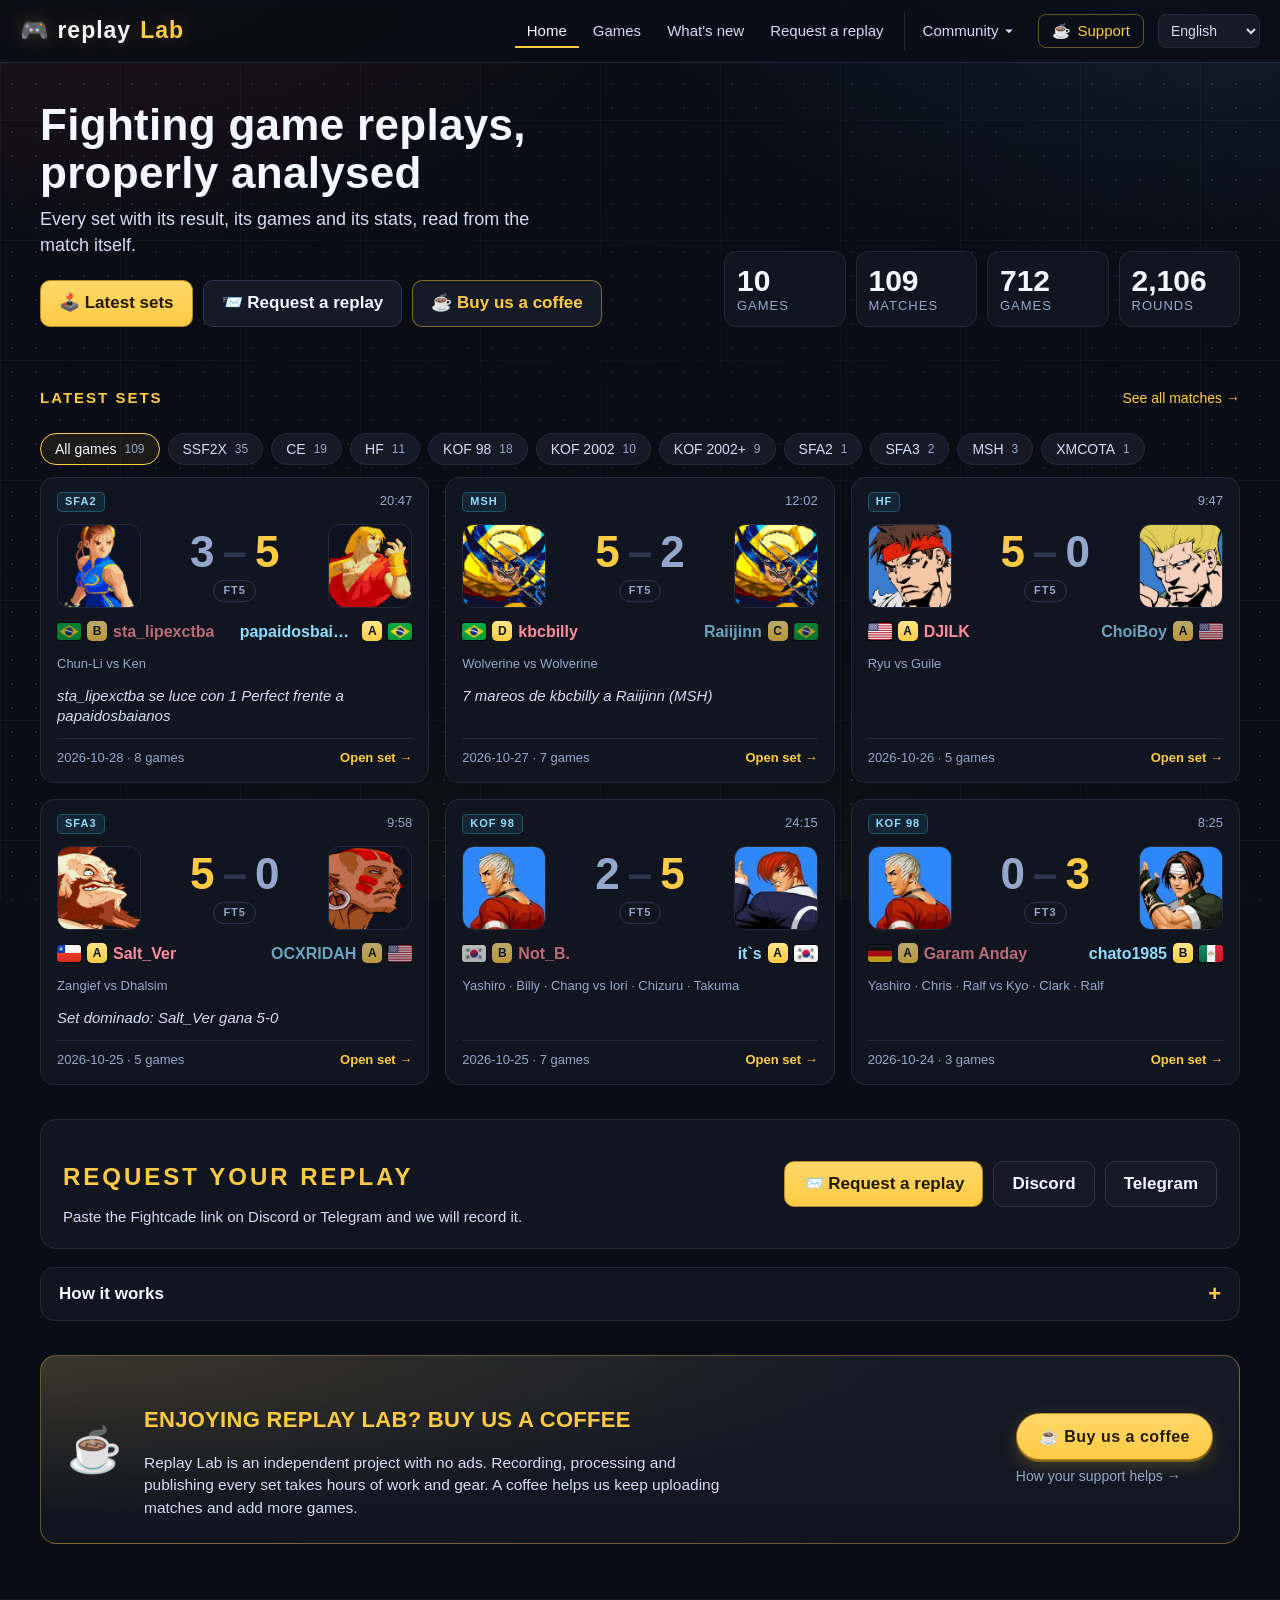
==== commit 1ee36ab6: "Portada nueva: ultimos sets con resultado, FT y gancho; filtro por juego; pedir replay; ficha con ga" ====
--- a/index.html
+++ b/index.html
@@ -26,78 +26,85 @@
 <meta name="twitter:title" content="replayLab · replays de juegos de pelea">
 <meta name="twitter:description" content="Análisis de partidas de juegos de pelea: replays de Fightcade grabados, con estadísticas leídas de la propia partida.">
 <meta name="twitter:image" content="https://demoniodeb.github.io/replayLab/assets/og.png">
-<link rel="stylesheet" href="assets/estilo.css?v=a40e9bcbe0">
+<link rel="stylesheet" href="assets/estilo.css?v=35426b03be">
 </head>
 <body>
 <header id="cabsitio"></header>
 
 <main class="wrap">
-  <!-- (20 oct) La portada sólo cuenta qué es Replay Lab, qué hace y cómo funciona.
-       Las partidas están en cada juego (Juegos) y pedir un replay tiene su pestaña. -->
-  <section class="hero">
-    <h1 id="h-titulo"></h1>
-    <p id="h-texto"></p>
-    <div class="hero-cta">
-      <a class="btn prim" href="juegos.html" id="h-ver"></a>
-      <a class="btn" href="enviar.html" id="h-pedir"></a>
-      <a class="btn cafe" id="h-cafe" target="_blank" rel="noopener" hidden></a>
+  <!-- (29 oct) Portada nueva: frase corta, cifras y los últimos sets (la misma tarjeta que usa
+       la lista de partidas). El «cómo funciona» queda plegado; lo demás vive en su página. -->
+  <section class="hero hero2">
+    <div class="hero-txt">
+      <h1 id="h-titulo"></h1>
+      <p id="h-texto"></p>
+      <div class="hero-cta">
+        <a class="btn prim" href="#sets" id="h-ver"></a>
+        <a class="btn" href="enviar.html" id="h-pedir"></a>
+        <a class="btn cafe" id="h-cafe" target="_blank" rel="noopener" hidden></a>
+      </div>
     </div>
     <div class="hero-cifras" id="cifras"></div>
   </section>
 
-  <section class="bloque">
-    <div class="bloque-cab"><h2 id="t-que"></h2></div>
-    <p class="que-sub" id="que-sub"></p>
-    <div class="que-grid" id="que"></div>
+  <section class="bloque" id="sets">
+    <div class="bloque-cab"><h2 id="t-sets"></h2><a class="ver-todas" id="ver-todas" href="partidas.html"></a></div>
+    <div class="filtro-juegos" id="filtro" role="group"></div>
+    <div class="sets-grid" id="lista"></div>
   </section>
 
-  <section class="bloque">
-    <div class="bloque-cab"><h2 id="t-como"></h2></div>
-    <ol class="como" id="como"></ol>
+  <section class="pide" id="pide">
+    <div class="pide-txt"><h2 id="pide-t"></h2><p id="pide-d"></p></div>
+    <div class="pide-bt" id="pide-bt"></div>
   </section>
 
-  <section class="bloque">
-    <div class="bloque-cab"><h2 id="t-es"></h2></div>
-    <ul class="es-lista" id="es"></ul>
-  </section>
+  <details class="como-det">
+    <summary id="t-como"></summary>
+    <ol class="como" id="como"></ol>
+  </details>
 
   <div id="cafe"></div>
 </main>
 
 <footer class="wrap" id="pie"></footer>
 
-<script src="assets/app.js?v=cb4fe05d62"></script>
+<script src="assets/app.js?v=444a77a3c3"></script>
+<script src="assets/lista.js?v=53b075d4c0"></script>
 <script>
 "use strict";
 let INDICE = { videos: [] };
+let FILTRO = "";
+const CUANTOS = 6;       // sets que enseña la portada; el resto está en Partidas
+
+function pintaFiltro(todas) {
+  const conPartidas = juegosActivos().filter(j => todas.some(v => juegoDe(v) === j));
+  const el = $("#filtro");
+  el.hidden = conPartidas.length <= 1;
+  const chip = (id, texto, n) =>
+    `<button data-j="${esc(id)}" aria-pressed="${FILTRO === id}">${esc(texto)}<span class="n">${n}</span></button>`;
+  el.innerHTML = chip("", T("p_todos"), todas.length) +
+    conPartidas.map(j => chip(j.id, j.corto || j.nombre, todas.filter(v => juegoDe(v) === j).length)).join("");
+}
 
 function pinta() {
   document.documentElement.lang = LANG;
   textosCabecera(); pintaPie();
   $("#h-titulo").textContent = T("h_titulo");
-  $("#h-texto").textContent = T("h_texto");
-  $("#h-ver").textContent = "🕹️ " + T("h_ver_juegos");
+  $("#h-texto").textContent = T("h_texto2");
+  $("#h-ver").textContent = "🕹️ " + T("h_sets_t");
   $("#h-pedir").textContent = "📨 " + T("h_pedir");
-  // qué hace: cuatro tarjetas, cada una lleva a su sitio
-  $("#t-que").textContent = T("h_que_t");
-  $("#que-sub").textContent = T("h_que_sub");
-  const dc = urlDiscord();
-  $("#que").innerHTML = [
-    ["🎥", "h_f1_t", "h_f1_d", "guia.html", false],
-    ["▶️", "h_f2_t", "h_f2_d", "canal.html", false],
-    ["📊", "h_f3_t", "h_f3_d", "juegos.html", false],
-    ["💬", "h_f4_t", "h_f4_d", "enviar.html", false],
-  ].map(([ic, t, d, href, ext]) => `<a class="que-tarj" href="${esc(href)}"${ext ? ' target="_blank" rel="noopener"' : ""}>
-      <span class="que-ic" aria-hidden="true">${ic}</span><h3>${esc(T(t))}</h3><p>${esc(T(d))}</p></a>`).join("");
-  // cómo funciona: del replay a la ficha
+  $("#t-sets").textContent = T("h_sets_t");
+  $("#pide-t").textContent = T("pide_t");
+  $("#pide-d").textContent = T("pide_d");
+  const dc = urlDiscord(), tg = urlTelegram();
+  $("#pide-bt").innerHTML = `<a class="btn prim" href="enviar.html">📨 ${esc(T("h_pedir"))}</a>`
+    + (dc ? `<a class="btn" href="${esc(dc)}" target="_blank" rel="noopener">${esc(T("n_discord"))}</a>` : "")
+    + (tg ? `<a class="btn" href="${esc(tg)}" target="_blank" rel="noopener">${esc(T("n_telegram"))}</a>` : "");
+  // cómo funciona: del replay a la ficha (plegado)
   $("#t-como").textContent = T("h_como_t");
   $("#como").innerHTML = [["🎮", 1], ["🧠", 2], ["📺", 3], ["🎙️", 4], ["🌐", 5]].map(([ic, n]) =>
     `<li><span class="como-n">${n}</span><span class="como-ic" aria-hidden="true">${ic}</span>
       <div><h3>${esc(T("h_c" + n + "_t"))}</h3><p>${esc(T("h_c" + n + "_d"))}</p></div></li>`).join("");
-  // lo que es
-  $("#t-es").textContent = T("h_es_t");
-  $("#es").innerHTML = [["🥊", 1], ["🔬", 2], ["🙌", 3], ["☕", 4]].map(([ic, n]) =>
-    `<li><span aria-hidden="true">${ic}</span>${esc(T("h_es_" + n))}</li>`).join("");
   const don = (SITIO || {}).donacion || {};
   const cafeOk = !!(don.activo && don.url);
   $("#h-cafe").hidden = !cafeOk;
@@ -107,7 +114,7 @@
       <div class="cp-txt"><h2>${esc(T("h_cafe_t"))}</h2><p>${esc(T("h_cafe_d"))}</p></div>
       <div class="cp-acc"><a class="cafe-btn" href="${esc(don.url)}" target="_blank" rel="noopener">☕ ${esc(T("h_cafe_btn"))}</a>
         <a class="cp-mas" href="apoyo.html">${esc(T("h_cafe_mas"))} →</a></div></aside>` : "";
-  // tres cifras reales, sacadas del índice: nada inventado
+  // cifras reales, sacadas del índice: nada inventado
   const todas = INDICE.videos || [];
   const peleas = todas.reduce((a, v) => a + (v.peleas || 0), 0);
   const rondas = todas.reduce((a, v) => a + (v.rondas || 0), 0);
@@ -116,8 +123,21 @@
       [juegos, T("n_juegos").toLowerCase()], [todas.length, pl(todas.length, "u_partida", "u_partidas")],
       [peleas, pl(peleas, "u_pelea", "u_peleas")], [rondas, T("rondas_t").toLowerCase()],
     ].map(([n, t]) => `<span><b>${milesDe(n)}</b>${esc(t)}</span>`).join("") : "";
+  // los últimos sets (con filtro por juego)
+  pintaFiltro(todas);
+  const lista = todas.filter(v => !FILTRO || (juegoDe(v) || {}).id === FILTRO).slice(0, CUANTOS);
+  $("#lista").innerHTML = lista.map(PINTA.set).join("");
+  const ver = $("#ver-todas");
+  ver.textContent = T("h_ver_todas") + " →";
+  ver.href = "partidas.html" + (FILTRO ? "?juego=" + encodeURIComponent(FILTRO) : "");
 }
 
+$("#filtro").addEventListener("click", e => {
+  const b = e.target.closest("button[data-j]");
+  if (!b) return;
+  FILTRO = b.dataset.j;
+  sinSalto(pinta, "#filtro");
+});
 montaCabecera("inicio", pinta);
 pinta();
 Promise.all([cargaBase(), json("datos/indice.json").then(d => { INDICE = d; }).catch(() => {})])
--- a/assets/estilo.css
+++ b/assets/estilo.css
@@ -1512,3 +1512,64 @@
 .miga-nueva{margin-left:auto;font-weight:700;color:var(--gold);white-space:nowrap}
 .e-mini{margin:4px 0 2px;padding-left:20px;display:grid;gap:5px;font-size:14px;line-height:1.4;color:var(--soft)}
 .e-mini li::marker{color:var(--gold);font-weight:800}
+
+/* ============================================================ (29 oct) portada nueva
+   La portada es la lista de sets: frase corta, cuatro cifras y las tarjetas. */
+.hero2{display:flex;flex-wrap:wrap;align-items:flex-end;gap:22px 48px;max-width:none;padding:38px 0 18px}
+.hero2 .hero-txt{flex:1 1 440px;min-width:0}
+.hero2 h1{font-size:44px;max-width:20ch}
+.hero2 p{max-width:52ch;margin-top:10px}
+.hero2 .hero-cifras{flex:1 1 320px;margin-top:0;display:grid;grid-template-columns:repeat(4,minmax(0,1fr));gap:10px}
+.hero2 .hero-cifras span{background:var(--panel);border:1px solid var(--line);border-radius:12px;padding:12px 12px 10px}
+.hero2 .hero-cifras b{font-size:30px}
+.bloque-cab .ver-todas{font-size:14px;color:var(--gold);text-decoration:none;margin-left:auto}
+.bloque-cab .ver-todas:hover{text-decoration:underline}
+.sets-grid{display:grid;grid-template-columns:repeat(auto-fill,minmax(310px,1fr));gap:16px;padding:6px 0 10px}
+.tarj-set{display:flex;flex-direction:column;gap:12px;padding:14px 16px;background:var(--panel);
+  border:1px solid var(--line);border-radius:14px;color:var(--ink);text-decoration:none;
+  transition:transform .15s,border-color .15s}
+.tarj-set:hover{transform:translateY(-2px);border-color:var(--line2)}
+.ts-cab{display:flex;align-items:center;justify-content:space-between}
+.ts-dur{font-size:13px;color:var(--dim);font-variant-numeric:tabular-nums}
+.ts-medio{display:flex;align-items:center;justify-content:space-between;gap:8px}
+.ts-medio .retrato{width:84px;height:84px;border-radius:12px}
+.ts-res{display:flex;flex-direction:column;align-items:center;gap:6px}
+.ts-marc{display:flex;align-items:baseline;gap:8px;font:700 44px/1 var(--font);color:var(--dim)}
+.ts-marc i{font-style:normal;color:var(--line2)}
+.ts-marc .g{color:var(--gold)}
+.ts-ft{font-size:11px;font-weight:700;letter-spacing:1px;color:var(--dim);border:1px solid var(--line2);border-radius:999px;padding:2px 9px}
+.ts-nombres{display:flex;justify-content:space-between;gap:10px;font-size:16px;font-weight:700}
+.ts-nombres>.ts-lado{flex:1 1 0}
+.ts-lado{display:flex;align-items:center;gap:6px;min-width:0}
+.ts-lado.n2{flex-direction:row-reverse;text-align:right}
+.ts-lado.n1{color:var(--p1l)}.ts-lado.n2{color:var(--p2l)}
+.ts-lado.pierde{opacity:.72}
+.ts-nom{min-width:0;white-space:nowrap;overflow:hidden;text-overflow:ellipsis}
+.ts-pj{font-size:13px;color:var(--dim)}
+.ts-gancho{font-size:15px;font-style:italic;color:var(--soft);line-height:1.35;
+  display:-webkit-box;-webkit-line-clamp:2;-webkit-box-orient:vertical;overflow:hidden}
+.ts-pie{display:flex;justify-content:space-between;gap:8px;font-size:13px;color:var(--dim);
+  border-top:1px solid var(--line);padding-top:10px;margin-top:auto}
+.ts-pie b{color:var(--gold);font-weight:700}
+.pide{display:flex;flex-wrap:wrap;align-items:center;gap:14px 24px;background:var(--panel);
+  border:1px solid var(--line);border-radius:16px;padding:20px 22px;margin:18px 0 6px}
+.pide .pide-txt{flex:1 1 320px;min-width:0}
+.pide h2{font-size:24px;line-height:1.1}
+.pide p{color:var(--soft);font-size:15px;margin-top:6px}
+.pide .pide-bt{display:flex;flex-wrap:wrap;gap:10px}
+.como-det{margin:18px 0 6px;background:var(--panel);border:1px solid var(--line);border-radius:14px}
+.como-det summary{cursor:pointer;list-style:none;min-height:52px;display:flex;align-items:center;
+  justify-content:space-between;padding:0 18px;font-size:17px;font-weight:700}
+.como-det summary::-webkit-details-marker{display:none}
+.como-det summary::after{content:"+";color:var(--gold);font-size:22px}
+.como-det[open] summary::after{content:"–"}
+.como-det .como{padding:4px 18px 18px;margin:0}
+.gancho-ficha{font-size:19px;font-style:italic;color:var(--soft);margin:4px 0 16px;max-width:70ch}
+@media (max-width:640px){
+  .hero2{padding-top:24px}
+  .hero2 h1{font-size:34px}
+  .hero2 .hero-cifras b{font-size:24px}
+  .sets-grid{grid-template-columns:minmax(0,1fr)}
+  .ts-medio .retrato{width:68px;height:68px}
+  .ts-marc{font-size:38px}
+}
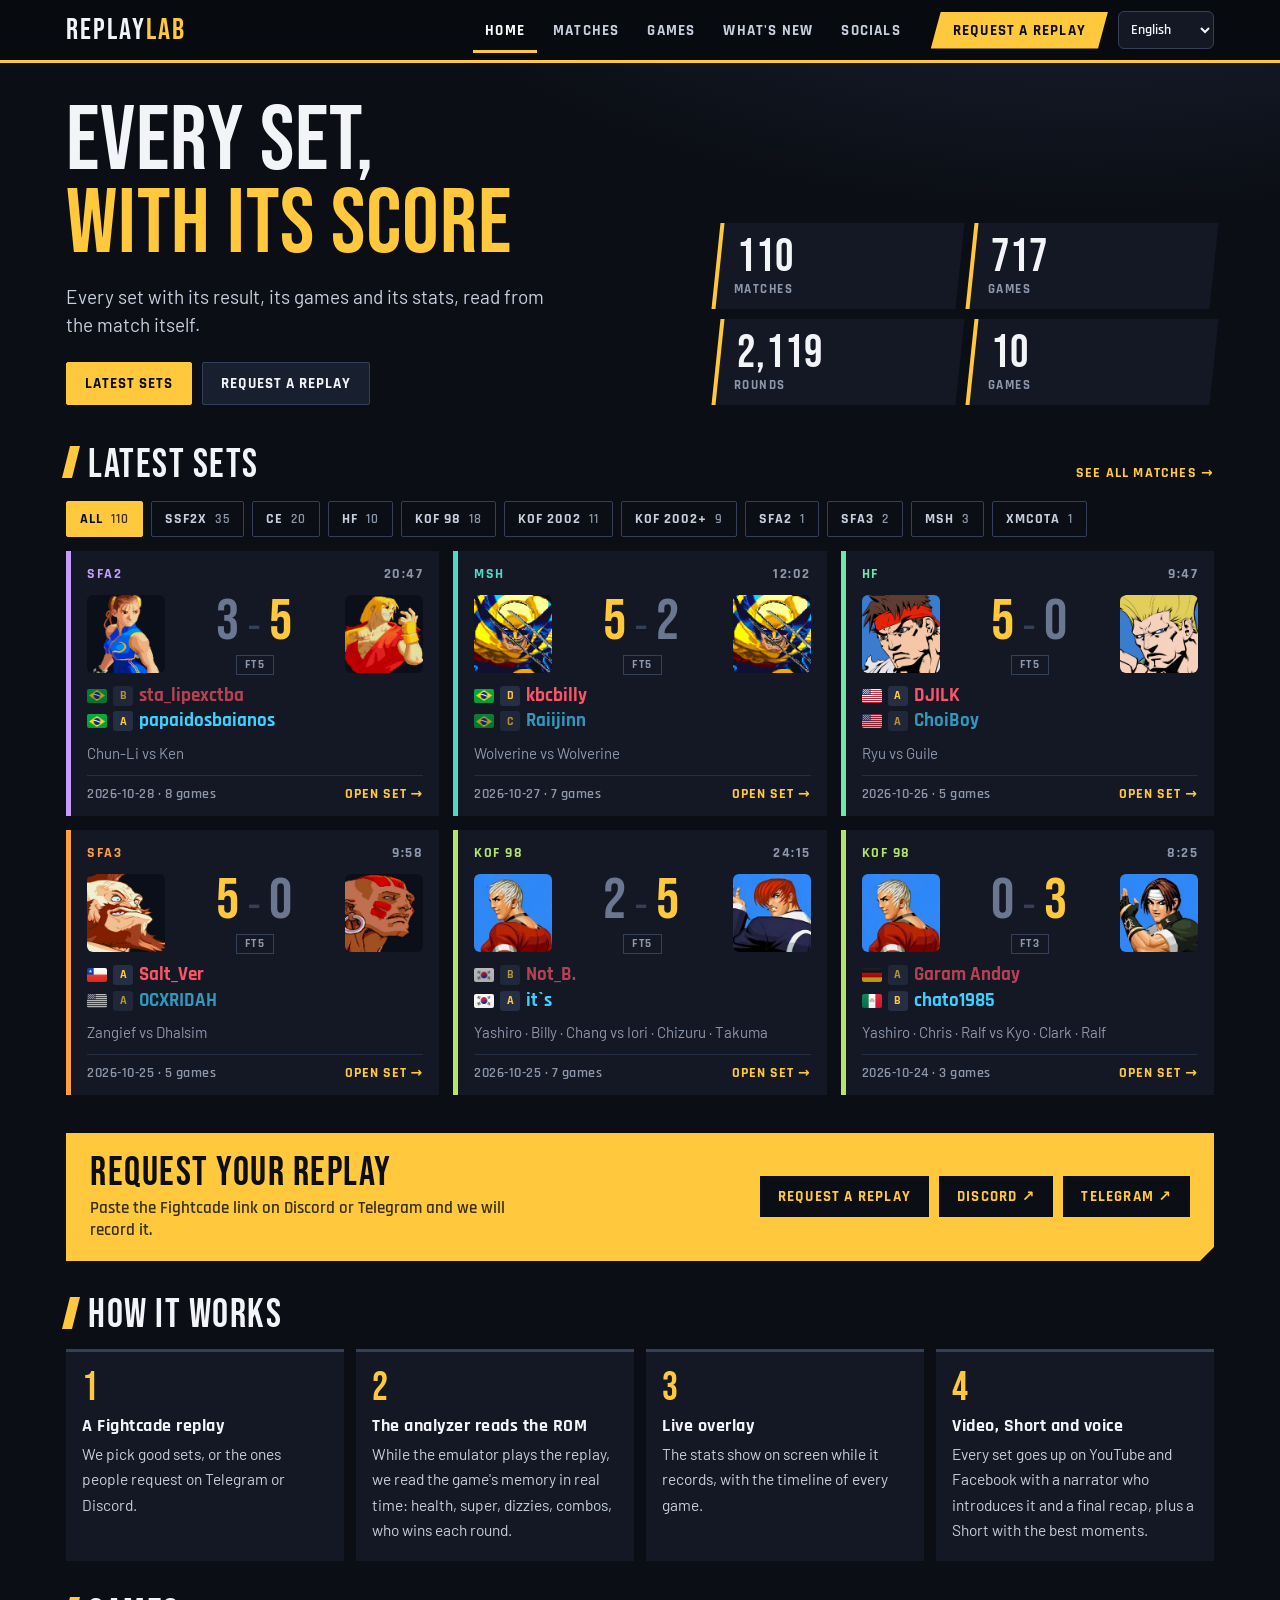
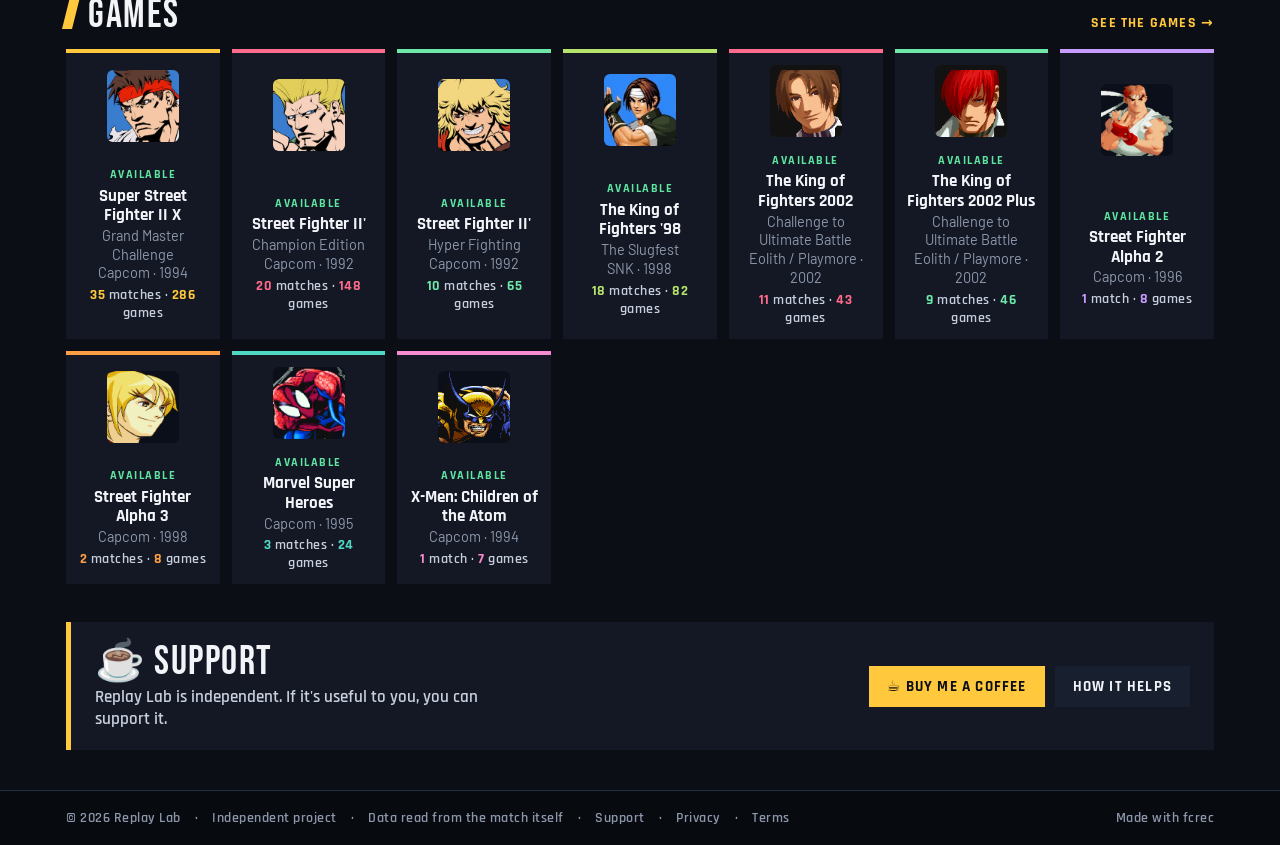
==== commit d59c4bbc: "Web nueva (estilo Transmision): portada, partidas, juegos, juego, pedir replay, apoyo, redes, noveda" ====
--- a/index.html
+++ b/index.html
@@ -3,145 +3,30 @@
 <head>
 <meta charset="utf-8">
 <meta name="viewport" content="width=device-width,initial-scale=1">
-<title>replayLab</title>
-<meta name="description" content="Análisis de partidas de juegos de pelea: replays de Fightcade grabados, con estadísticas leídas de la propia partida.">
+<title>Replay Lab · replayLab</title>
+<meta name="description" content="Replays de Fightcade con su marcador y estadísticas: cada set de juegos de pelea, analizado y subido a YouTube.">
 <link rel="icon" href="favicon.svg" type="image/svg+xml">
 <link rel="icon" href="favicon.ico" sizes="16x16 32x32 48x48">
 <link rel="apple-touch-icon" href="apple-touch-icon.png">
 <link rel="manifest" href="site.webmanifest">
-<meta name="theme-color" content="#0a0d15">
-<meta name="google-site-verification" content="jsIm7nFWKCDffjTVnqlvtT30W5uBaSsZl49o3GyhV9A" />
-<!-- vista previa al compartir (Open Graph / X): imagen de 1200 × 630 en assets/og.png -->
+<meta name="theme-color" content="#0b0e14">
 <meta property="og:type" content="website">
 <meta property="og:site_name" content="replayLab">
-<meta property="og:title" content="replayLab · replays de juegos de pelea">
-<meta property="og:description" content="Análisis de partidas de juegos de pelea: replays de Fightcade grabados, con estadísticas leídas de la propia partida.">
-<meta property="og:url" content="https://demoniodeb.github.io/replayLab/">
+<meta property="og:title" content="Replay Lab · replayLab">
+<meta property="og:description" content="Replays de Fightcade con su marcador y estadísticas: cada set de juegos de pelea, analizado y subido a YouTube.">
+<meta property="og:url" content="https://demoniodeb.github.io/replayLab/index.html">
 <meta property="og:image" content="https://demoniodeb.github.io/replayLab/assets/og.png">
 <meta property="og:image:width" content="1200">
 <meta property="og:image:height" content="630">
-<meta property="og:image:alt" content="replayLab: replays de juegos de pelea de Fightcade con estadísticas">
-<meta property="og:locale" content="es_ES">
-<meta name="twitter:card" content="summary_large_image">
-<meta name="twitter:title" content="replayLab · replays de juegos de pelea">
-<meta name="twitter:description" content="Análisis de partidas de juegos de pelea: replays de Fightcade grabados, con estadísticas leídas de la propia partida.">
-<meta name="twitter:image" content="https://demoniodeb.github.io/replayLab/assets/og.png">
-<link rel="stylesheet" href="assets/estilo.css?v=35426b03be">
+<link rel="preconnect" href="https://fonts.googleapis.com">
+<link rel="preconnect" href="https://fonts.gstatic.com" crossorigin>
+<link rel="stylesheet" href="https://fonts.googleapis.com/css2?family=Barlow:wght@400;500;600&family=Bebas+Neue&family=Rajdhani:wght@500;600;700&display=swap">
+<link rel="stylesheet" href="assets/nuevo.css?v=460860264e">
 </head>
-<body>
-<header id="cabsitio"></header>
-
-<main class="wrap">
-  <!-- (29 oct) Portada nueva: frase corta, cifras y los últimos sets (la misma tarjeta que usa
-       la lista de partidas). El «cómo funciona» queda plegado; lo demás vive en su página. -->
-  <section class="hero hero2">
-    <div class="hero-txt">
-      <h1 id="h-titulo"></h1>
-      <p id="h-texto"></p>
-      <div class="hero-cta">
-        <a class="btn prim" href="#sets" id="h-ver"></a>
-        <a class="btn" href="enviar.html" id="h-pedir"></a>
-        <a class="btn cafe" id="h-cafe" target="_blank" rel="noopener" hidden></a>
-      </div>
-    </div>
-    <div class="hero-cifras" id="cifras"></div>
-  </section>
-
-  <section class="bloque" id="sets">
-    <div class="bloque-cab"><h2 id="t-sets"></h2><a class="ver-todas" id="ver-todas" href="partidas.html"></a></div>
-    <div class="filtro-juegos" id="filtro" role="group"></div>
-    <div class="sets-grid" id="lista"></div>
-  </section>
-
-  <section class="pide" id="pide">
-    <div class="pide-txt"><h2 id="pide-t"></h2><p id="pide-d"></p></div>
-    <div class="pide-bt" id="pide-bt"></div>
-  </section>
-
-  <details class="como-det">
-    <summary id="t-como"></summary>
-    <ol class="como" id="como"></ol>
-  </details>
-
-  <div id="cafe"></div>
-</main>
-
-<footer class="wrap" id="pie"></footer>
-
-<script src="assets/app.js?v=444a77a3c3"></script>
-<script src="assets/lista.js?v=53b075d4c0"></script>
-<script>
-"use strict";
-let INDICE = { videos: [] };
-let FILTRO = "";
-const CUANTOS = 6;       // sets que enseña la portada; el resto está en Partidas
-
-function pintaFiltro(todas) {
-  const conPartidas = juegosActivos().filter(j => todas.some(v => juegoDe(v) === j));
-  const el = $("#filtro");
-  el.hidden = conPartidas.length <= 1;
-  const chip = (id, texto, n) =>
-    `<button data-j="${esc(id)}" aria-pressed="${FILTRO === id}">${esc(texto)}<span class="n">${n}</span></button>`;
-  el.innerHTML = chip("", T("p_todos"), todas.length) +
-    conPartidas.map(j => chip(j.id, j.corto || j.nombre, todas.filter(v => juegoDe(v) === j).length)).join("");
-}
-
-function pinta() {
-  document.documentElement.lang = LANG;
-  textosCabecera(); pintaPie();
-  $("#h-titulo").textContent = T("h_titulo");
-  $("#h-texto").textContent = T("h_texto2");
-  $("#h-ver").textContent = "🕹️ " + T("h_sets_t");
-  $("#h-pedir").textContent = "📨 " + T("h_pedir");
-  $("#t-sets").textContent = T("h_sets_t");
-  $("#pide-t").textContent = T("pide_t");
-  $("#pide-d").textContent = T("pide_d");
-  const dc = urlDiscord(), tg = urlTelegram();
-  $("#pide-bt").innerHTML = `<a class="btn prim" href="enviar.html">📨 ${esc(T("h_pedir"))}</a>`
-    + (dc ? `<a class="btn" href="${esc(dc)}" target="_blank" rel="noopener">${esc(T("n_discord"))}</a>` : "")
-    + (tg ? `<a class="btn" href="${esc(tg)}" target="_blank" rel="noopener">${esc(T("n_telegram"))}</a>` : "");
-  // cómo funciona: del replay a la ficha (plegado)
-  $("#t-como").textContent = T("h_como_t");
-  $("#como").innerHTML = [["🎮", 1], ["🧠", 2], ["📺", 3], ["🎙️", 4], ["🌐", 5]].map(([ic, n]) =>
-    `<li><span class="como-n">${n}</span><span class="como-ic" aria-hidden="true">${ic}</span>
-      <div><h3>${esc(T("h_c" + n + "_t"))}</h3><p>${esc(T("h_c" + n + "_d"))}</p></div></li>`).join("");
-  const don = (SITIO || {}).donacion || {};
-  const cafeOk = !!(don.activo && don.url);
-  $("#h-cafe").hidden = !cafeOk;
-  if (cafeOk) { $("#h-cafe").href = don.url; $("#h-cafe").textContent = "☕ " + T("h_cafe_btn"); }
-  $("#cafe").innerHTML = cafeOk ? `<aside class="cafe-panel">
-      <span class="cp-ic" aria-hidden="true">☕</span>
-      <div class="cp-txt"><h2>${esc(T("h_cafe_t"))}</h2><p>${esc(T("h_cafe_d"))}</p></div>
-      <div class="cp-acc"><a class="cafe-btn" href="${esc(don.url)}" target="_blank" rel="noopener">☕ ${esc(T("h_cafe_btn"))}</a>
-        <a class="cp-mas" href="apoyo.html">${esc(T("h_cafe_mas"))} →</a></div></aside>` : "";
-  // cifras reales, sacadas del índice: nada inventado
-  const todas = INDICE.videos || [];
-  const peleas = todas.reduce((a, v) => a + (v.peleas || 0), 0);
-  const rondas = todas.reduce((a, v) => a + (v.rondas || 0), 0);
-  const juegos = juegosActivos().length;
-  $("#cifras").innerHTML = todas.length ? [
-      [juegos, T("n_juegos").toLowerCase()], [todas.length, pl(todas.length, "u_partida", "u_partidas")],
-      [peleas, pl(peleas, "u_pelea", "u_peleas")], [rondas, T("rondas_t").toLowerCase()],
-    ].map(([n, t]) => `<span><b>${milesDe(n)}</b>${esc(t)}</span>`).join("") : "";
-  // los últimos sets (con filtro por juego)
-  pintaFiltro(todas);
-  const lista = todas.filter(v => !FILTRO || (juegoDe(v) || {}).id === FILTRO).slice(0, CUANTOS);
-  $("#lista").innerHTML = lista.map(PINTA.set).join("");
-  const ver = $("#ver-todas");
-  ver.textContent = T("h_ver_todas") + " →";
-  ver.href = "partidas.html" + (FILTRO ? "?juego=" + encodeURIComponent(FILTRO) : "");
-}
-
-$("#filtro").addEventListener("click", e => {
-  const b = e.target.closest("button[data-j]");
-  if (!b) return;
-  FILTRO = b.dataset.j;
-  sinSalto(pinta, "#filtro");
-});
-montaCabecera("inicio", pinta);
-pinta();
-Promise.all([cargaBase(), json("datos/indice.json").then(d => { INDICE = d; }).catch(() => {})])
-  .then(pinta);
-</script>
+<body data-p="index">
+<header id="cab"></header>
+<main id="m"><div class="wrap"><p class="vacio">…</p></div></main>
+<footer id="pie"></footer>
+<script src="assets/nuevo.js?v=c1967bac1c"></script>
 </body>
 </html>
--- a/assets/nuevo.css
+++ b/assets/nuevo.css
@@ -0,0 +1,274 @@
+/* replayLab · diseño «Transmisión» (29 oct).
+   Una pantalla de torneo: fondo oscuro, marcadores grandes, un solo acento (el oro) y un color
+   por juego. Las páginas de estadísticas de una partida (video.html, partida.html) y la guía
+   siguen con estilo.css; todo lo demás usa este archivo. */
+:root{
+  --bg:#0b0e14; --bg2:#070a0f; --panel:#131824; --panel2:#182030; --line:#252d40; --line2:#34405a;
+  --ink:#f2f4f8; --soft:#c7cedd; --dim:#8d97ab;
+  --oro:#ffc83d; --oro2:#ffdb7a; --p1:#ff5468; --p2:#3fd0ff; --ok:#5ee6a0;
+  --f-d:'Bebas Neue','Arial Narrow',Impact,sans-serif;
+  --f-u:'Rajdhani','Arial Narrow',system-ui,sans-serif;
+  --f-t:'Barlow',system-ui,-apple-system,'Segoe UI',sans-serif;
+  --max:1180px; --gut:max(16px,env(safe-area-inset-left,0px));
+}
+*{box-sizing:border-box}
+html{scroll-behavior:smooth;-webkit-text-size-adjust:100%}
+body{margin:0;background:var(--bg);color:var(--ink);font:400 17px/1.5 var(--f-t);min-height:100vh;display:flex;flex-direction:column;
+  background-image:radial-gradient(1000px 420px at 85% -80px,#1a2236 0,transparent 70%)}
+a{color:inherit;text-decoration:none}
+img{max-width:100%}
+button,select,input{font:inherit;color:inherit}
+:focus-visible{outline:2px solid var(--oro);outline-offset:2px}
+.sr{position:absolute;width:1px;height:1px;overflow:hidden;clip:rect(0 0 0 0);white-space:nowrap}
+.wrap{width:100%;max-width:var(--max);margin:0 auto;padding-left:max(16px,env(safe-area-inset-left,0px));padding-right:max(16px,env(safe-area-inset-right,0px))}
+main{flex:1;padding-bottom:40px}
+
+/* ---------- cabecera ---------- */
+#cab{position:sticky;top:0;z-index:30;background:var(--bg2);border-bottom:3px solid var(--oro)}
+.cab-in{display:flex;align-items:center;gap:18px;min-height:60px}
+.logo{font:400 30px/1 var(--f-d);letter-spacing:2px;margin-right:auto;white-space:nowrap}
+.logo b{color:var(--oro);font-weight:400}
+.nav{display:flex;gap:4px;align-items:center}
+.nav a{font:700 15px/1 var(--f-u);letter-spacing:1.2px;text-transform:uppercase;color:var(--soft);padding:12px 12px;border-bottom:3px solid transparent;margin-bottom:-3px}
+.nav a:hover{color:#fff}
+.nav .solo-m{display:none}
+.nav a[aria-current=page]{color:#fff;border-bottom-color:var(--oro)}
+.cab-der{display:flex;align-items:center;gap:10px}
+.pedir{background:var(--oro);color:#0b0e14;font:700 15px/1 var(--f-u);letter-spacing:1.2px;text-transform:uppercase;padding:11px 16px;display:inline-block;
+  clip-path:polygon(10px 0,100% 0,calc(100% - 10px) 100%,0 100%);padding-inline:22px}
+.pedir:hover{background:var(--oro2)}
+#idioma{background:var(--panel);border:1px solid var(--line2);border-radius:6px;padding:8px 8px;font:600 14px var(--f-u);cursor:pointer}
+.mbtn{display:none;background:none;border:1px solid var(--line2);border-radius:6px;width:42px;height:40px;cursor:pointer;align-items:center;justify-content:center}
+.mbtn svg{width:22px;height:22px;fill:currentColor}
+@media (max-width:900px){
+  .mbtn{display:inline-flex}
+  .nav{position:absolute;left:0;right:0;top:100%;background:var(--bg2);border-bottom:3px solid var(--oro);flex-direction:column;align-items:stretch;gap:0;padding:6px var(--gut) 12px;display:none}
+  #cab.abierto .nav{display:flex}
+  .nav a{padding:14px 4px;border-bottom:1px solid var(--line);margin:0;font-size:17px}
+  .nav a[aria-current=page]{border-bottom-color:var(--oro)}
+  .pedir.cab-cta{display:none}
+  .nav .solo-m{display:block;color:var(--oro)}
+}
+
+/* ---------- títulos y bloques ---------- */
+.sec{padding-top:34px}
+.sec-cab{display:flex;align-items:baseline;gap:14px;flex-wrap:wrap;margin-bottom:14px}
+.sec-cab h2,.pag-cab h1{font:400 clamp(30px,5vw,40px)/1 var(--f-d);letter-spacing:1.5px;margin:0}
+.sec-cab h2::before{content:"";display:inline-block;width:10px;height:.8em;background:var(--oro);margin-right:12px;transform:skewX(-14deg);vertical-align:-.04em}
+.sec-cab .mas{margin-left:auto;font:700 14px var(--f-u);letter-spacing:1.2px;text-transform:uppercase;color:var(--oro)}
+.sec-cab .mas:hover{color:var(--oro2)}
+.pag-cab{padding:30px 0 6px}
+.pag-cab p{margin:8px 0 0;color:var(--soft);max-width:62ch;font-size:18px}
+.vacio{color:var(--dim);padding:24px 0}
+.btn{display:inline-flex;align-items:center;gap:8px;background:var(--panel2);border:1px solid var(--line2);color:var(--ink);font:700 15px/1 var(--f-u);letter-spacing:1px;text-transform:uppercase;padding:13px 18px;border-radius:2px;cursor:pointer}
+.btn:hover{border-color:var(--oro);color:var(--oro)}
+.btn.oro{background:var(--oro);border-color:var(--oro);color:#0b0e14}
+.btn.oro:hover{background:var(--oro2);color:#0b0e14}
+.miga{display:flex;gap:8px;flex-wrap:wrap;font:600 14px var(--f-u);letter-spacing:1px;text-transform:uppercase;color:var(--dim);padding-top:22px}
+.miga a:hover{color:var(--oro)} .miga b{color:var(--ink);font-weight:600}
+
+/* ---------- portada: cabecera con cifras ---------- */
+.hero{display:grid;grid-template-columns:minmax(0,1.25fr) minmax(0,1fr);gap:28px;align-items:end;padding:38px 0 6px}
+.hero h1{font:400 clamp(46px,8.4vw,92px)/.9 var(--f-d);letter-spacing:1px;margin:0;text-wrap:balance}
+.hero h1 em{font-style:normal;color:var(--oro);display:block}
+.hero p{color:var(--soft);font-size:19px;margin:16px 0 22px;max-width:46ch}
+.hero .acc{display:flex;gap:10px;flex-wrap:wrap}
+.cifras{display:grid;grid-template-columns:repeat(2,minmax(0,1fr));gap:10px}
+.cifra{background:var(--panel);border-left:4px solid var(--oro);padding:12px 16px;transform:skewX(-6deg)}
+.cifra>*{transform:skewX(6deg);display:block}
+.cifra b{font:400 46px/1 var(--f-d);letter-spacing:1px}
+.cifra span{font:700 13px var(--f-u);letter-spacing:1.5px;text-transform:uppercase;color:var(--dim)}
+@media (max-width:820px){.hero{grid-template-columns:1fr;gap:20px;padding-top:26px}}
+
+/* ---------- filtros ---------- */
+.chips{display:flex;gap:8px;overflow-x:auto;padding:2px 0 14px;scrollbar-width:thin;-webkit-overflow-scrolling:touch}
+.chip{flex:none;display:inline-flex;gap:8px;align-items:center;background:transparent;border:1px solid var(--line2);color:var(--soft);font:700 14px/1 var(--f-u);letter-spacing:1px;text-transform:uppercase;padding:9px 13px;border-radius:2px;cursor:pointer}
+.chip small{font:600 13px var(--f-u);color:var(--dim)}
+.chip:hover{border-color:var(--oro);color:#fff}
+.chip[aria-pressed=true]{background:var(--oro);border-color:var(--oro);color:#0b0e14}
+.chip[aria-pressed=true] small{color:#3a3114}
+
+/* ---------- tarjeta de set ---------- */
+.sets{display:grid;grid-template-columns:repeat(auto-fill,minmax(300px,1fr));gap:14px}
+.set{--g:var(--oro);position:relative;display:flex;flex-direction:column;gap:10px;background:var(--panel);border-left:5px solid var(--g);padding:14px 16px 13px;min-width:0;transition:transform .15s,background .15s}
+.set:hover{background:var(--panel2);transform:translateY(-2px)}
+.set .cab{display:flex;justify-content:space-between;align-items:center;gap:8px;font:700 14px var(--f-u);letter-spacing:1.5px;text-transform:uppercase}
+.set .jg{color:var(--g)}
+.set .dur{color:var(--dim);font-variant-numeric:tabular-nums}
+.set .med{display:grid;grid-template-columns:auto 1fr auto;align-items:center;gap:10px}
+.set .retrato{width:78px;height:78px;border-radius:6px;object-fit:cover;background:#0b0f19;display:block}
+.set .res{display:flex;flex-direction:column;align-items:center;gap:4px;min-width:0}
+.set .marc{display:flex;align-items:baseline;gap:8px;font:400 58px/1 var(--f-d);letter-spacing:2px;color:#6b7690;font-variant-numeric:tabular-nums}
+.set .marc i{font-style:normal;color:var(--line2);font-size:34px}
+.set .marc .g{color:var(--oro)}
+.set .ft{font:700 12px/1 var(--f-u);letter-spacing:1.5px;color:var(--dim);border:1px solid var(--line2);padding:3px 8px}
+.set .noms{display:grid;grid-template-columns:minmax(0,1fr);gap:4px;font:700 19px/1.15 var(--f-u)}
+.set .lado{display:flex;align-items:center;gap:6px;min-width:0}
+.set .lado .n{min-width:0;white-space:nowrap;overflow:hidden;text-overflow:ellipsis}
+.set .lado.n1 .n{color:var(--p1)} .set .lado.n2 .n{color:var(--p2)}
+.set .lado.pierde{opacity:.7}
+.set .pj{color:var(--dim);font-size:15px;white-space:nowrap;overflow:hidden;text-overflow:ellipsis}
+.set .gancho{font:italic 500 16px/1.3 var(--f-t);color:var(--soft);display:-webkit-box;-webkit-line-clamp:2;-webkit-box-orient:vertical;overflow:hidden}
+.set .pie{display:flex;justify-content:space-between;gap:8px;margin-top:auto;padding-top:9px;border-top:1px solid var(--line);font:600 14px var(--f-u);letter-spacing:.5px;color:var(--dim)}
+.set .pie b{color:var(--oro);letter-spacing:1px;text-transform:uppercase}
+.set .sinvid{color:var(--p1)}
+.bandera{width:20px;height:14px;object-fit:cover;border-radius:2px;flex:none}
+.rango{display:inline-grid;place-items:center;flex:none;width:20px;height:20px;border-radius:3px;background:#262e44;color:var(--oro);font:700 12px var(--f-u)}
+.rango.vacio{opacity:.4}
+@media (max-width:420px){.set .marc{font-size:50px}.set .retrato{width:66px;height:66px}}
+.mas-fila{display:flex;justify-content:center;padding:22px 0 0}
+
+/* ---------- pedir replay (banda) ---------- */
+.banda{margin-top:38px;background:var(--oro);color:#0b0e14;padding:20px 24px;display:flex;gap:16px 22px;align-items:center;flex-wrap:wrap;clip-path:polygon(0 0,100% 0,100% calc(100% - 14px),calc(100% - 14px) 100%,0 100%)}
+.banda h2{font:400 clamp(30px,5vw,40px)/1 var(--f-d);letter-spacing:1.5px;margin:0}
+.banda p{margin:4px 0 0;font:600 17px var(--f-u);color:#3a3114;max-width:48ch}
+.banda .txt{flex:1 1 280px}
+.banda .bt{display:flex;gap:10px;flex-wrap:wrap}
+.banda .bn{background:#0b0e14;color:var(--oro);font:700 15px/1 var(--f-u);letter-spacing:1.2px;text-transform:uppercase;padding:13px 18px}
+.banda .bn:hover{background:#1a2132}
+
+/* ---------- cómo funciona ---------- */
+.pasos{display:grid;grid-template-columns:repeat(auto-fit,minmax(220px,1fr));gap:12px;counter-reset:p}
+.paso{background:var(--panel);padding:16px 16px 18px;border-top:3px solid var(--line2);counter-increment:p}
+.paso::before{content:counter(p);display:block;font:400 40px/1 var(--f-d);color:var(--oro);margin-bottom:6px}
+.paso b{display:block;font:700 18px var(--f-u);letter-spacing:.5px;margin-bottom:4px}
+.paso span{color:var(--soft);font-size:15.5px;line-height:1.4}
+
+/* ---------- juegos ---------- */
+.juegos{display:grid;grid-template-columns:repeat(auto-fill,minmax(270px,1fr));gap:12px}
+.jue{--g:var(--oro);display:grid;grid-template-columns:72px 1fr;gap:14px;align-items:center;background:var(--panel);border-left:5px solid var(--g);padding:12px 14px;min-width:0;transition:background .15s}
+a.jue:hover{background:var(--panel2)}
+.jue.prox{opacity:.6}
+.jue .arte{width:72px;height:72px;border-radius:6px;background:#0b0f19;display:grid;place-items:center;overflow:hidden}
+.jue .arte .retrato{width:100%;height:100%;object-fit:cover}
+.jue .mono{font:400 22px var(--f-d);letter-spacing:1px;color:var(--g)}
+.jue .st{font:700 12px var(--f-u);letter-spacing:1.5px;text-transform:uppercase;color:var(--ok)}
+.jue.prox .st{color:var(--dim)}
+.jue .nm{display:block;font:700 19px/1.15 var(--f-u);margin-top:2px}
+.jue .sb,.jue .me{display:block;color:var(--dim);font-size:14.5px;line-height:1.3}
+.jue .ci{display:block;margin-top:4px;font:600 14px var(--f-u);letter-spacing:.5px;color:var(--soft)}
+.jue .ci b{color:var(--g)}
+.juegos.chico{grid-template-columns:repeat(auto-fill,minmax(150px,1fr))}
+.juegos.chico .jue{grid-template-columns:1fr;gap:8px;text-align:center;padding:12px 10px;border-left:0;border-top:4px solid var(--g)}
+.juegos.chico .jue .arte{margin:0 auto}
+.juegos.chico .nm{font-size:17px}
+
+/* ---------- juego: cabecera y pestañas ---------- */
+.cjue{--g:var(--oro);display:grid;grid-template-columns:96px 1fr auto;gap:18px;align-items:center;margin-top:16px;padding:18px;background:var(--panel);border-left:6px solid var(--g)}
+.cjue .arte{width:96px;height:96px;border-radius:8px;overflow:hidden;background:#0b0f19}
+.cjue .arte .retrato{width:100%;height:100%;object-fit:cover}
+.cjue h1{font:400 clamp(30px,5vw,44px)/1 var(--f-d);letter-spacing:1.5px;margin:0}
+.cjue p{margin:4px 0 0;color:var(--soft)}
+.cjue .cm{color:var(--dim);font-size:15px}
+.cjue .cf{display:flex;gap:10px}
+.cjue .cf span{background:#0b0e14;padding:8px 14px;text-align:center;font:600 13px var(--f-u);letter-spacing:1px;text-transform:uppercase;color:var(--dim)}
+.cjue .cf b{display:block;font:400 34px/1 var(--f-d);color:var(--g);letter-spacing:1px}
+@media (max-width:700px){.cjue{grid-template-columns:72px 1fr}.cjue .arte{width:72px;height:72px}.cjue .cf{grid-column:1/-1}}
+.tabs{display:flex;gap:2px;overflow-x:auto;margin:22px 0 16px;border-bottom:2px solid var(--line)}
+.tabs a{flex:none;font:700 15px/1 var(--f-u);letter-spacing:1.2px;text-transform:uppercase;color:var(--dim);padding:13px 16px;border-bottom:3px solid transparent;margin-bottom:-2px}
+.tabs a:hover{color:#fff}
+.tabs a[aria-selected=true]{color:var(--oro);border-bottom-color:var(--oro)}
+.tabla{overflow-x:auto;background:var(--panel)}
+.tabla table{width:100%;border-collapse:collapse;font:600 16px var(--f-u);min-width:420px}
+.tabla th{text-align:left;font:700 13px var(--f-u);letter-spacing:1.5px;text-transform:uppercase;color:var(--dim);padding:12px 14px;border-bottom:1px solid var(--line2)}
+.tabla td{padding:10px 14px;border-bottom:1px solid var(--line)}
+.tabla .num{text-align:right;font-variant-numeric:tabular-nums}
+.tabla th.num{text-align:right}
+.tabla a.jug{display:inline-flex;align-items:center;gap:8px}
+.tabla a.jug:hover{color:var(--oro)}
+.tabla .caras{display:flex;gap:4px}
+.tabla .caras .retrato{width:34px;height:34px;border-radius:4px;object-fit:cover}
+.pers{display:grid;grid-template-columns:repeat(auto-fill,minmax(130px,1fr));gap:10px}
+.pers div{background:var(--panel);padding:12px 10px;text-align:center;display:flex;flex-direction:column;gap:4px;align-items:center}
+.pers .retrato{width:72px;height:72px;border-radius:8px;object-fit:cover;background:#0b0f19}
+.pers b{font:700 16px var(--f-u)} .pers span{color:var(--dim);font-size:14px}
+
+/* ---------- partidas: barra de filtros ---------- */
+.barra{display:flex;gap:10px;flex-wrap:wrap;align-items:center;margin:20px 0 14px}
+.barra input[type=search],.barra select{background:var(--panel);border:1px solid var(--line2);border-radius:2px;padding:11px 13px;min-width:0;font:600 16px var(--f-u)}
+.barra input[type=search]{flex:1 1 220px}
+.barra select{flex:0 1 190px}
+.cuenta{color:var(--dim);font:600 15px var(--f-u);letter-spacing:.5px;margin:0 0 12px}
+
+/* ---------- pedir replay ---------- */
+.form{margin-top:22px;background:var(--panel);padding:20px;border-left:5px solid var(--oro)}
+.form label{display:block;font:700 14px var(--f-u);letter-spacing:1.5px;text-transform:uppercase;color:var(--soft);margin-bottom:8px}
+.form input{width:100%;background:#0b0e14;border:1px solid var(--line2);padding:14px;font:500 17px var(--f-t);border-radius:2px}
+.form input:focus{border-color:var(--oro);outline:0}
+.est{min-height:1.6em;margin:10px 0 0;font:600 16px var(--f-u)}
+.est.ok{color:var(--ok)} .est.mal{color:var(--p1)} .est.aviso{color:var(--oro)}
+.est a{color:var(--oro);text-decoration:underline}
+.elige{margin:22px 0 10px;color:var(--soft)}
+.redes{display:grid;grid-template-columns:repeat(auto-fit,minmax(280px,1fr));gap:12px}
+.red{background:var(--panel);padding:18px;display:flex;flex-direction:column;gap:12px;border-top:4px solid var(--c,var(--oro))}
+.red.tg{--c:#37aee2}.red.dc{--c:#7983f5}
+.red b.t{font:700 20px var(--f-u)}
+.red ol{margin:0;padding-left:20px;color:var(--soft);font-size:15.5px;display:grid;gap:4px}
+.red .btn{align-self:flex-start;margin-top:auto}
+.cola{list-style:none;margin:0;padding:0;background:var(--panel)}
+.cola li{display:grid;grid-template-columns:44px 80px 1fr auto;gap:10px;padding:10px 14px;border-bottom:1px solid var(--line);font:600 16px var(--f-u);align-items:center}
+.cola .n{color:var(--oro)} .cola .j{color:var(--dim)} .cola .p{color:var(--ok);font-size:14px}
+
+/* ---------- apoyo ---------- */
+.estrecho{max-width:780px}
+.cafe{display:inline-flex;align-items:center;gap:10px;background:var(--oro);color:#0b0e14;font:700 17px/1 var(--f-u);letter-spacing:1px;text-transform:uppercase;padding:15px 24px;margin:6px 0 10px;clip-path:polygon(10px 0,100% 0,calc(100% - 10px) 100%,0 100%)}
+.cafe:hover{background:var(--oro2)}
+.prosa p{color:var(--soft);font-size:18px}
+.costes{list-style:none;margin:0;padding:0;display:grid;gap:8px}
+.costes li{display:flex;gap:12px;background:var(--panel);padding:12px 14px;align-items:baseline}
+.costes .ic{font-size:20px}
+.prog .pg-n{font:400 64px/1 var(--f-d);letter-spacing:1px}
+.prog .pg-n small{font:700 14px var(--f-u);letter-spacing:1.5px;text-transform:uppercase;color:var(--dim);margin-left:10px}
+.barra-pg{height:14px;background:#0b0e14;border:1px solid var(--line2);margin:10px 0 6px;transform:skewX(-14deg)}
+.barra-pg i{display:block;height:100%;background:var(--oro)}
+.prog .lin{display:flex;justify-content:space-between;color:var(--soft);font:600 15px var(--f-u)}
+.viene{list-style:none;margin:14px 0 0;padding:0;display:grid;gap:6px;font-size:16px;color:var(--soft)}
+.logros{list-style:none;margin:0;padding:0;display:grid;grid-template-columns:repeat(auto-fit,minmax(240px,1fr));gap:8px}
+.logros li{display:flex;gap:10px;align-items:center;background:var(--panel);padding:11px 14px;font:600 16px var(--f-u)}
+.logros li.no{opacity:.5}
+.logros .e{margin-left:auto;font-size:12px;letter-spacing:1.2px;text-transform:uppercase;color:var(--ok)}
+.logros li.no .e{color:var(--dim)}
+
+/* ---------- redes ---------- */
+.redes2{display:grid;grid-template-columns:repeat(auto-fit,minmax(300px,1fr));gap:14px;margin-top:20px}
+.rd{background:var(--panel);padding:18px;display:flex;flex-direction:column;gap:12px;border-top:4px solid var(--c)}
+.rd.yt{--c:#ff3b3b}.rd.fb{--c:#3b82f6}.rd.dc{--c:#7983f5}
+.rd .top{display:flex;gap:12px;align-items:center}
+.rd .foto{width:56px;height:56px;border-radius:50%;object-fit:cover;background:#0b0f19;display:grid;place-items:center;font:700 22px var(--f-u)}
+.rd .rn{font:700 12px var(--f-u);letter-spacing:1.5px;text-transform:uppercase;color:var(--c)}
+.rd h2{margin:0;font:700 22px/1.1 var(--f-u)}
+.rd .hd{color:var(--dim);font-size:14px}
+.rd p{margin:0;color:var(--soft);font-size:16px}
+.rd .cf{display:flex;gap:10px}
+.rd .cf div{background:#0b0e14;padding:8px 12px;flex:1;text-align:center}
+.rd .cf b{display:block;font:400 30px/1 var(--f-d);letter-spacing:1px}
+.rd .cf span{font:600 12px var(--f-u);letter-spacing:1px;text-transform:uppercase;color:var(--dim)}
+.rd .bt{display:flex;gap:8px;flex-wrap:wrap;margin-top:auto}
+.rd .fu{font-size:12.5px;color:var(--dim)}
+
+/* ---------- novedades ---------- */
+.dia{margin-top:22px}
+.dia h3{font:400 28px/1 var(--f-d);letter-spacing:1.5px;margin:0 0 10px;color:var(--oro)}
+.cg{background:var(--panel);margin-bottom:8px}
+.cg .gt{font:700 14px var(--f-u);letter-spacing:1.5px;text-transform:uppercase;color:var(--soft);padding:10px 14px;border-bottom:1px solid var(--line)}
+.cg .gt small{color:var(--dim);margin-left:6px}
+.cf2{display:grid;grid-template-columns:104px 1fr;gap:12px;padding:10px 14px;border-bottom:1px solid var(--line);align-items:baseline}
+.cf2:last-child{border:0}
+.cf2 .sello{font:700 12px/1 var(--f-u);letter-spacing:1.2px;text-transform:uppercase;color:#0b0e14;background:var(--c);padding:5px 8px;text-align:center}
+.cf2 .ct{font-size:16px;color:var(--ink)}
+@media (max-width:520px){.cf2{grid-template-columns:1fr;gap:6px}.cf2 .sello{justify-self:start}}
+
+/* ---------- textos legales ---------- */
+.legal{max-width:780px;padding-top:30px}
+.legal h1{font:400 clamp(34px,6vw,50px)/1 var(--f-d);letter-spacing:1.5px;margin:0 0 6px}
+.legal h2{font:700 21px/1.2 var(--f-u);letter-spacing:.5px;margin:30px 0 8px;color:var(--oro)}
+.legal p,.legal li{color:var(--soft)}
+.legal a{color:var(--oro);text-decoration:underline}
+
+/* ---------- pie ---------- */
+#pie{border-top:1px solid var(--line);background:var(--bg2);padding-block:18px;padding-bottom:max(18px,env(safe-area-inset-bottom,0px))}
+#pie .in{display:flex;flex-wrap:wrap;gap:6px 14px;align-items:center;font:600 14px var(--f-u);letter-spacing:.5px;color:var(--dim)}
+#pie a:hover{color:var(--oro)}
+#pie .sp{flex:1}
+
+@media (prefers-reduced-motion:reduce){*{transition:none!important;scroll-behavior:auto!important}}
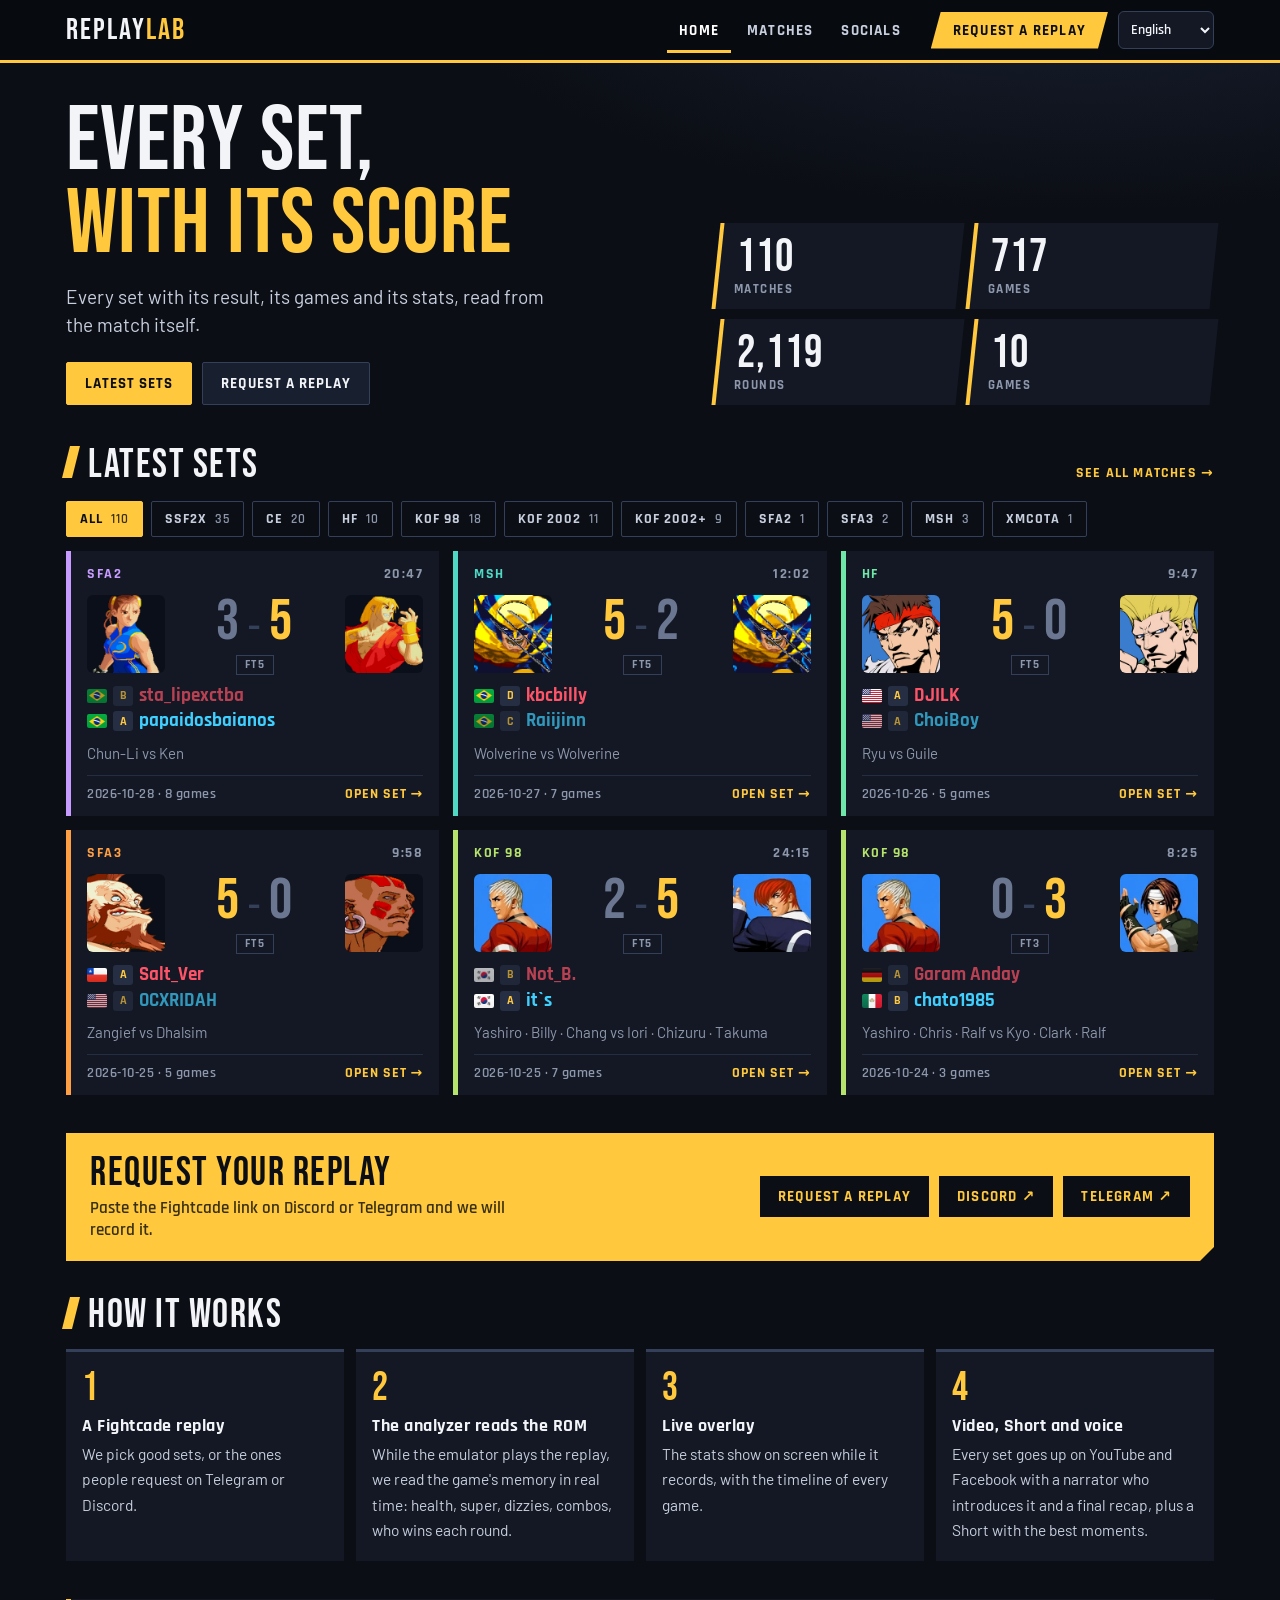
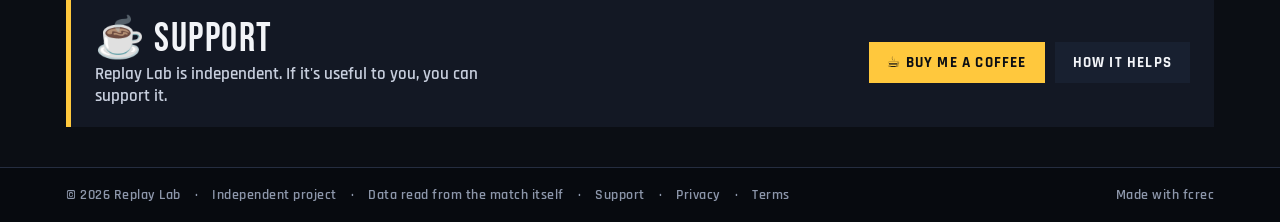
==== commit 476d881d: "Web: se quitan Juegos y Novedades (redirigen), Pedir replay y Redes rehechas Co-Authored-By: Claude " ====
--- a/index.html
+++ b/index.html
@@ -21,12 +21,12 @@
 <link rel="preconnect" href="https://fonts.googleapis.com">
 <link rel="preconnect" href="https://fonts.gstatic.com" crossorigin>
 <link rel="stylesheet" href="https://fonts.googleapis.com/css2?family=Barlow:wght@400;500;600&family=Bebas+Neue&family=Rajdhani:wght@500;600;700&display=swap">
-<link rel="stylesheet" href="assets/nuevo.css?v=460860264e">
+<link rel="stylesheet" href="assets/nuevo.css?v=9741fb712b">
 </head>
 <body data-p="index">
 <header id="cab"></header>
 <main id="m"><div class="wrap"><p class="vacio">…</p></div></main>
 <footer id="pie"></footer>
-<script src="assets/nuevo.js?v=c1967bac1c"></script>
+<script src="assets/nuevo.js?v=7f5e581c29"></script>
 </body>
 </html>
--- a/assets/nuevo.css
+++ b/assets/nuevo.css
@@ -134,55 +134,6 @@
 .paso b{display:block;font:700 18px var(--f-u);letter-spacing:.5px;margin-bottom:4px}
 .paso span{color:var(--soft);font-size:15.5px;line-height:1.4}
 
-/* ---------- juegos ---------- */
-.juegos{display:grid;grid-template-columns:repeat(auto-fill,minmax(270px,1fr));gap:12px}
-.jue{--g:var(--oro);display:grid;grid-template-columns:72px 1fr;gap:14px;align-items:center;background:var(--panel);border-left:5px solid var(--g);padding:12px 14px;min-width:0;transition:background .15s}
-a.jue:hover{background:var(--panel2)}
-.jue.prox{opacity:.6}
-.jue .arte{width:72px;height:72px;border-radius:6px;background:#0b0f19;display:grid;place-items:center;overflow:hidden}
-.jue .arte .retrato{width:100%;height:100%;object-fit:cover}
-.jue .mono{font:400 22px var(--f-d);letter-spacing:1px;color:var(--g)}
-.jue .st{font:700 12px var(--f-u);letter-spacing:1.5px;text-transform:uppercase;color:var(--ok)}
-.jue.prox .st{color:var(--dim)}
-.jue .nm{display:block;font:700 19px/1.15 var(--f-u);margin-top:2px}
-.jue .sb,.jue .me{display:block;color:var(--dim);font-size:14.5px;line-height:1.3}
-.jue .ci{display:block;margin-top:4px;font:600 14px var(--f-u);letter-spacing:.5px;color:var(--soft)}
-.jue .ci b{color:var(--g)}
-.juegos.chico{grid-template-columns:repeat(auto-fill,minmax(150px,1fr))}
-.juegos.chico .jue{grid-template-columns:1fr;gap:8px;text-align:center;padding:12px 10px;border-left:0;border-top:4px solid var(--g)}
-.juegos.chico .jue .arte{margin:0 auto}
-.juegos.chico .nm{font-size:17px}
-
-/* ---------- juego: cabecera y pestañas ---------- */
-.cjue{--g:var(--oro);display:grid;grid-template-columns:96px 1fr auto;gap:18px;align-items:center;margin-top:16px;padding:18px;background:var(--panel);border-left:6px solid var(--g)}
-.cjue .arte{width:96px;height:96px;border-radius:8px;overflow:hidden;background:#0b0f19}
-.cjue .arte .retrato{width:100%;height:100%;object-fit:cover}
-.cjue h1{font:400 clamp(30px,5vw,44px)/1 var(--f-d);letter-spacing:1.5px;margin:0}
-.cjue p{margin:4px 0 0;color:var(--soft)}
-.cjue .cm{color:var(--dim);font-size:15px}
-.cjue .cf{display:flex;gap:10px}
-.cjue .cf span{background:#0b0e14;padding:8px 14px;text-align:center;font:600 13px var(--f-u);letter-spacing:1px;text-transform:uppercase;color:var(--dim)}
-.cjue .cf b{display:block;font:400 34px/1 var(--f-d);color:var(--g);letter-spacing:1px}
-@media (max-width:700px){.cjue{grid-template-columns:72px 1fr}.cjue .arte{width:72px;height:72px}.cjue .cf{grid-column:1/-1}}
-.tabs{display:flex;gap:2px;overflow-x:auto;margin:22px 0 16px;border-bottom:2px solid var(--line)}
-.tabs a{flex:none;font:700 15px/1 var(--f-u);letter-spacing:1.2px;text-transform:uppercase;color:var(--dim);padding:13px 16px;border-bottom:3px solid transparent;margin-bottom:-2px}
-.tabs a:hover{color:#fff}
-.tabs a[aria-selected=true]{color:var(--oro);border-bottom-color:var(--oro)}
-.tabla{overflow-x:auto;background:var(--panel)}
-.tabla table{width:100%;border-collapse:collapse;font:600 16px var(--f-u);min-width:420px}
-.tabla th{text-align:left;font:700 13px var(--f-u);letter-spacing:1.5px;text-transform:uppercase;color:var(--dim);padding:12px 14px;border-bottom:1px solid var(--line2)}
-.tabla td{padding:10px 14px;border-bottom:1px solid var(--line)}
-.tabla .num{text-align:right;font-variant-numeric:tabular-nums}
-.tabla th.num{text-align:right}
-.tabla a.jug{display:inline-flex;align-items:center;gap:8px}
-.tabla a.jug:hover{color:var(--oro)}
-.tabla .caras{display:flex;gap:4px}
-.tabla .caras .retrato{width:34px;height:34px;border-radius:4px;object-fit:cover}
-.pers{display:grid;grid-template-columns:repeat(auto-fill,minmax(130px,1fr));gap:10px}
-.pers div{background:var(--panel);padding:12px 10px;text-align:center;display:flex;flex-direction:column;gap:4px;align-items:center}
-.pers .retrato{width:72px;height:72px;border-radius:8px;object-fit:cover;background:#0b0f19}
-.pers b{font:700 16px var(--f-u)} .pers span{color:var(--dim);font-size:14px}
-
 /* ---------- partidas: barra de filtros ---------- */
 .barra{display:flex;gap:10px;flex-wrap:wrap;align-items:center;margin:20px 0 14px}
 .barra input[type=search],.barra select{background:var(--panel);border:1px solid var(--line2);border-radius:2px;padding:11px 13px;min-width:0;font:600 16px var(--f-u)}
@@ -191,23 +142,41 @@
 .cuenta{color:var(--dim);font:600 15px var(--f-u);letter-spacing:.5px;margin:0 0 12px}
 
 /* ---------- pedir replay ---------- */
-.form{margin-top:22px;background:var(--panel);padding:20px;border-left:5px solid var(--oro)}
-.form label{display:block;font:700 14px var(--f-u);letter-spacing:1.5px;text-transform:uppercase;color:var(--soft);margin-bottom:8px}
-.form input{width:100%;background:#0b0e14;border:1px solid var(--line2);padding:14px;font:500 17px var(--f-t);border-radius:2px}
-.form input:focus{border-color:var(--oro);outline:0}
-.est{min-height:1.6em;margin:10px 0 0;font:600 16px var(--f-u)}
-.est.ok{color:var(--ok)} .est.mal{color:var(--p1)} .est.aviso{color:var(--oro)}
-.est a{color:var(--oro);text-decoration:underline}
-.elige{margin:22px 0 10px;color:var(--soft)}
-.redes{display:grid;grid-template-columns:repeat(auto-fit,minmax(280px,1fr));gap:12px}
-.red{background:var(--panel);padding:18px;display:flex;flex-direction:column;gap:12px;border-top:4px solid var(--c,var(--oro))}
-.red.tg{--c:#37aee2}.red.dc{--c:#7983f5}
-.red b.t{font:700 20px var(--f-u)}
-.red ol{margin:0;padding-left:20px;color:var(--soft);font-size:15.5px;display:grid;gap:4px}
-.red .btn{align-self:flex-start;margin-top:auto}
-.cola{list-style:none;margin:0;padding:0;background:var(--panel)}
-.cola li{display:grid;grid-template-columns:44px 80px 1fr auto;gap:10px;padding:10px 14px;border-bottom:1px solid var(--line);font:600 16px var(--f-u);align-items:center}
-.cola .n{color:var(--oro)} .cola .j{color:var(--dim)} .cola .p{color:var(--ok);font-size:14px}
+.ped{display:grid;grid-template-columns:minmax(0,1.5fr) minmax(0,1fr);gap:24px;margin-top:22px;align-items:start}
+@media (max-width:860px){.ped{grid-template-columns:1fr}}
+.ped-izq{background:var(--panel);border-left:5px solid var(--oro);padding:22px}
+.ped-et{display:block;margin:0 0 8px;font:700 13px var(--f-u);letter-spacing:1.6px;text-transform:uppercase;color:var(--dim)}
+.ped-fila{display:flex;gap:8px}
+.ped-fila input{flex:1;min-width:0;background:#0b0e14;border:2px solid var(--line2);padding:16px;font:500 18px var(--f-t);border-radius:2px}
+.ped-fila input:focus{border-color:var(--oro);outline:0}
+.ticket{display:flex;gap:14px;align-items:center;margin:14px 0 22px;padding:14px 16px;background:#0b0e14;border-left:5px solid var(--line2);min-height:74px}
+.ticket .tk-i{font-size:28px;line-height:1;flex:none}
+.ticket .tk-m{font:700 19px/1.25 var(--f-u)}
+.ticket .tk-s{margin-top:4px;font:600 14px var(--f-u);color:var(--dim);display:flex;gap:8px;flex-wrap:wrap;align-items:center}
+.ticket .tk-s a{color:var(--oro);text-decoration:underline}
+.ticket .tk-j{color:var(--g,var(--oro));letter-spacing:1.5px;text-transform:uppercase}
+.ticket.vacio .tk-m{color:var(--dim);font-weight:600}
+.ticket.ok{border-left-color:var(--ok)} .ticket.ok .tk-m{color:var(--ok)}
+.ticket.ya{border-left-color:var(--p2)} .ticket.cola{border-left-color:var(--oro)} .ticket.cola .tk-m{color:var(--oro)}
+.ticket.mal{border-left-color:var(--p1)} .ticket.mal .tk-m{color:var(--p1)}
+.ped-bt{display:grid;grid-template-columns:repeat(auto-fit,minmax(220px,1fr));gap:12px}
+.ped-b{display:flex;flex-direction:column;gap:4px;padding:18px 20px;background:transparent;border:2px solid var(--line2);color:var(--ink);transition:background .15s,border-color .15s}
+.ped-b b{font:700 24px/1 var(--f-u);letter-spacing:.5px}
+.ped-b span{font:700 13px var(--f-u);letter-spacing:1.4px;text-transform:uppercase;color:var(--dim)}
+.ped-b:hover{border-color:var(--oro)}
+.ped-b.listo{background:var(--oro);border-color:var(--oro);color:#0b0e14}
+.ped-b.listo span{color:#3a3114}
+.ped-como{margin-top:22px;color:var(--soft)}
+.ped-como summary{cursor:pointer;font:700 14px var(--f-u);letter-spacing:1.4px;text-transform:uppercase;color:var(--oro)}
+.ped-como ol{margin:10px 0 0;padding-left:22px;display:grid;gap:6px;font-size:16px}
+.ped-der{background:var(--panel);padding:18px 18px 20px}
+.cola{list-style:none;margin:0;padding:0;display:grid;gap:6px}
+.cola li{display:grid;grid-template-columns:30px 64px 1fr auto;gap:8px;align-items:center;background:#0b0e14;padding:9px 10px;font:600 15px var(--f-u)}
+.cola li.vac{display:block;color:var(--dim);background:none;padding:6px 0}
+.cola .n{font:400 24px/1 var(--f-d);color:var(--oro)} .cola .j{color:var(--g,var(--dim));letter-spacing:1px;text-transform:uppercase;font-size:13px}
+.cola .q{color:var(--soft);min-width:0;overflow:hidden;text-overflow:ellipsis;white-space:nowrap}
+.jchips{display:flex;flex-wrap:wrap;gap:6px}
+.jchips span{font:700 13px var(--f-u);letter-spacing:1px;padding:5px 9px;border:1px solid var(--g);color:var(--g)}
 
 /* ---------- apoyo ---------- */
 .estrecho{max-width:780px}
@@ -230,33 +199,20 @@
 .logros li.no .e{color:var(--dim)}
 
 /* ---------- redes ---------- */
-.redes2{display:grid;grid-template-columns:repeat(auto-fit,minmax(300px,1fr));gap:14px;margin-top:20px}
-.rd{background:var(--panel);padding:18px;display:flex;flex-direction:column;gap:12px;border-top:4px solid var(--c)}
-.rd.yt{--c:#ff3b3b}.rd.fb{--c:#3b82f6}.rd.dc{--c:#7983f5}
-.rd .top{display:flex;gap:12px;align-items:center}
-.rd .foto{width:56px;height:56px;border-radius:50%;object-fit:cover;background:#0b0f19;display:grid;place-items:center;font:700 22px var(--f-u)}
-.rd .rn{font:700 12px var(--f-u);letter-spacing:1.5px;text-transform:uppercase;color:var(--c)}
-.rd h2{margin:0;font:700 22px/1.1 var(--f-u)}
-.rd .hd{color:var(--dim);font-size:14px}
-.rd p{margin:0;color:var(--soft);font-size:16px}
-.rd .cf{display:flex;gap:10px}
-.rd .cf div{background:#0b0e14;padding:8px 12px;flex:1;text-align:center}
-.rd .cf b{display:block;font:400 30px/1 var(--f-d);letter-spacing:1px}
-.rd .cf span{font:600 12px var(--f-u);letter-spacing:1px;text-transform:uppercase;color:var(--dim)}
-.rd .bt{display:flex;gap:8px;flex-wrap:wrap;margin-top:auto}
-.rd .fu{font-size:12.5px;color:var(--dim)}
-
-/* ---------- novedades ---------- */
-.dia{margin-top:22px}
-.dia h3{font:400 28px/1 var(--f-d);letter-spacing:1.5px;margin:0 0 10px;color:var(--oro)}
-.cg{background:var(--panel);margin-bottom:8px}
-.cg .gt{font:700 14px var(--f-u);letter-spacing:1.5px;text-transform:uppercase;color:var(--soft);padding:10px 14px;border-bottom:1px solid var(--line)}
-.cg .gt small{color:var(--dim);margin-left:6px}
-.cf2{display:grid;grid-template-columns:104px 1fr;gap:12px;padding:10px 14px;border-bottom:1px solid var(--line);align-items:baseline}
-.cf2:last-child{border:0}
-.cf2 .sello{font:700 12px/1 var(--f-u);letter-spacing:1.2px;text-transform:uppercase;color:#0b0e14;background:var(--c);padding:5px 8px;text-align:center}
-.cf2 .ct{font-size:16px;color:var(--ink)}
-@media (max-width:520px){.cf2{grid-template-columns:1fr;gap:6px}.cf2 .sello{justify-self:start}}
+.rbs{display:grid;gap:12px;margin-top:22px}
+.rb{--c:var(--oro);display:grid;grid-template-columns:auto minmax(180px,1.2fr) minmax(0,1.4fr) auto;gap:18px;align-items:center;background:var(--panel);border-left:6px solid var(--c);padding:16px 18px}
+.rb.yt{--c:#ff3b3b}.rb.fb{--c:#3b82f6}.rb.dc{--c:#7983f5}.rb.tg{--c:#37aee2}
+.rb-ic{width:64px;height:64px;background:var(--c);display:grid;place-items:center;font:700 28px var(--f-u);color:#fff;overflow:hidden;clip-path:polygon(8px 0,100% 0,calc(100% - 8px) 100%,0 100%)}
+.rb-ic img{width:100%;height:100%;object-fit:cover}
+.rb-id{min-width:0}
+.rb-id .rn{display:block;font:700 12px var(--f-u);letter-spacing:1.6px;text-transform:uppercase;color:var(--c)}
+.rb-id h2{margin:2px 0 0;font:400 34px/1 var(--f-d);letter-spacing:1px;overflow-wrap:anywhere}
+.rb-id .hd{color:var(--dim);font:600 14px var(--f-u)}
+.rb-n{display:flex;gap:22px;flex-wrap:wrap}
+.rb-n div b{display:block;font:400 38px/1 var(--f-d);letter-spacing:1px}
+.rb-n div span{font:700 12px var(--f-u);letter-spacing:1.4px;text-transform:uppercase;color:var(--dim)}
+.rb-f{grid-column:1/-1;margin:0;font-size:12.5px;color:var(--dim)}
+@media (max-width:860px){.rb{grid-template-columns:auto 1fr}.rb-n,.rb-bt{grid-column:1/-1}.rb-bt .btn{width:100%;justify-content:center}}
 
 /* ---------- textos legales ---------- */
 .legal{max-width:780px;padding-top:30px}
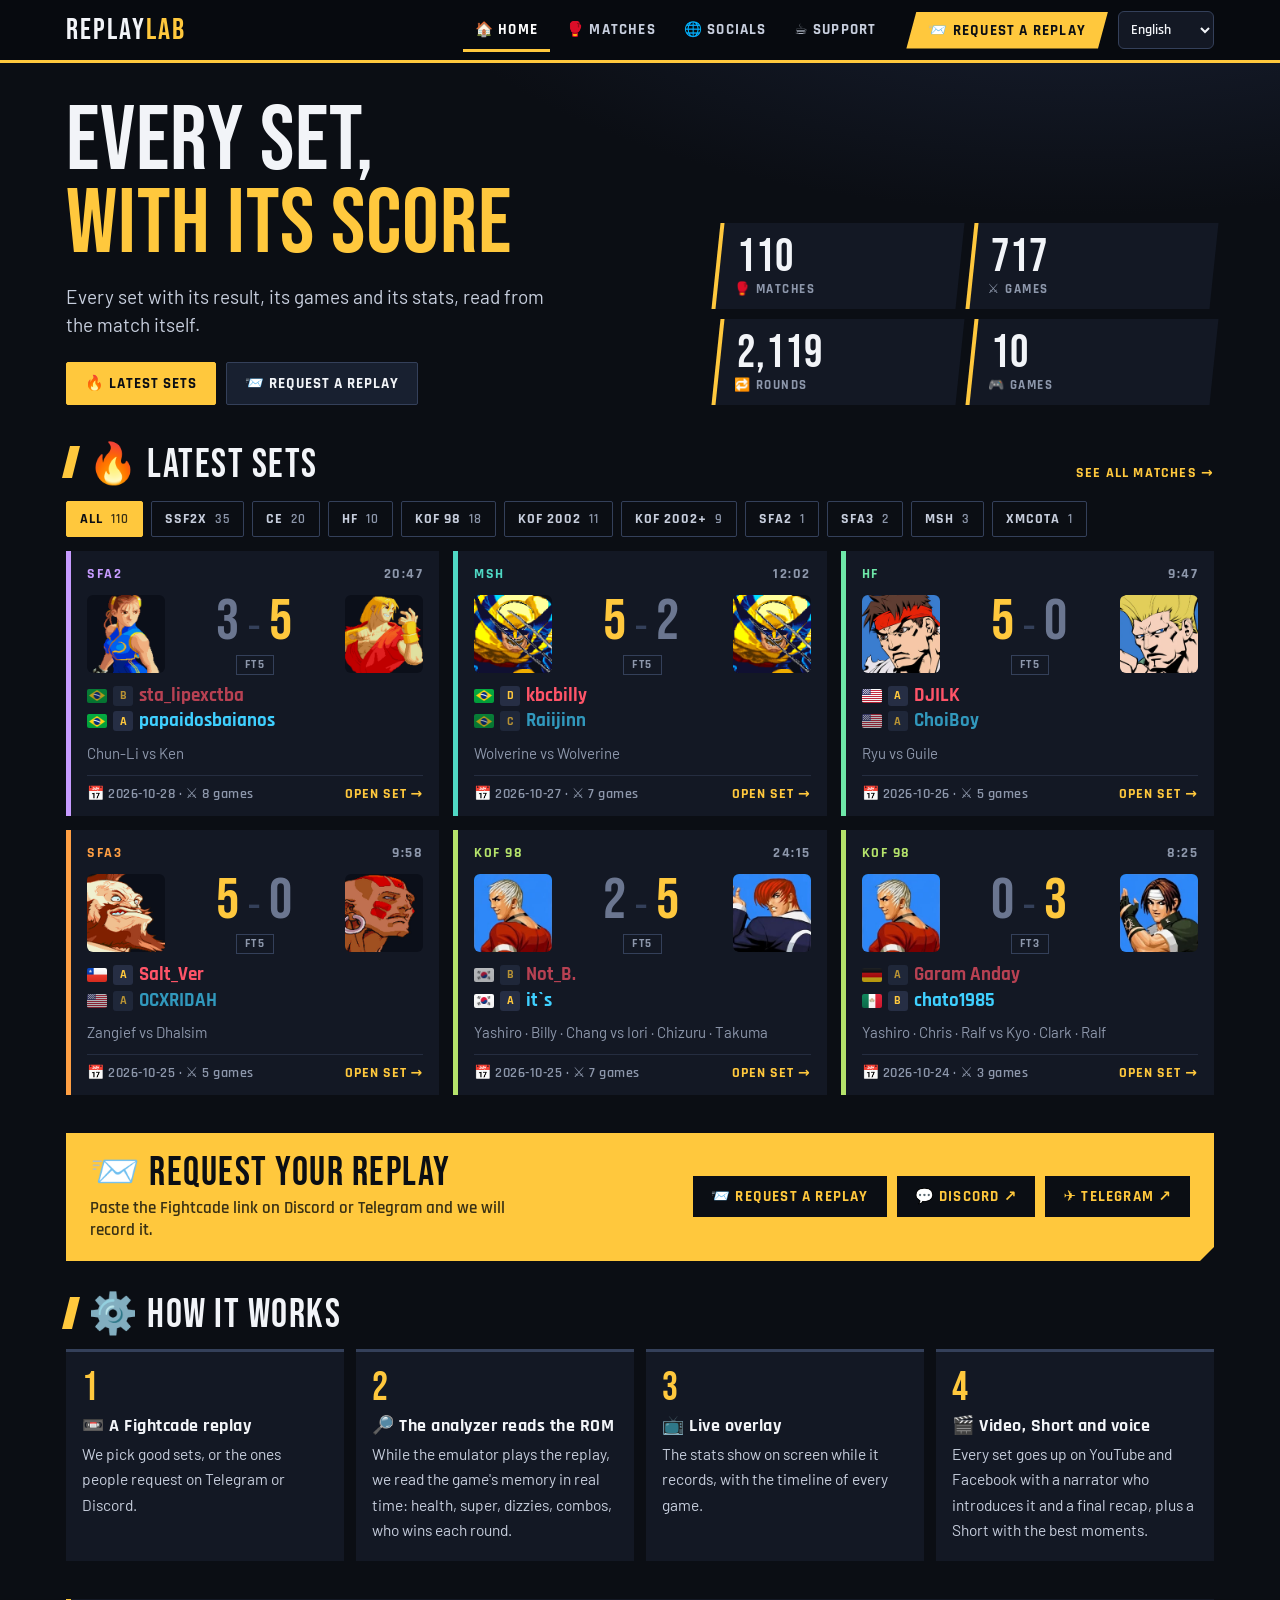
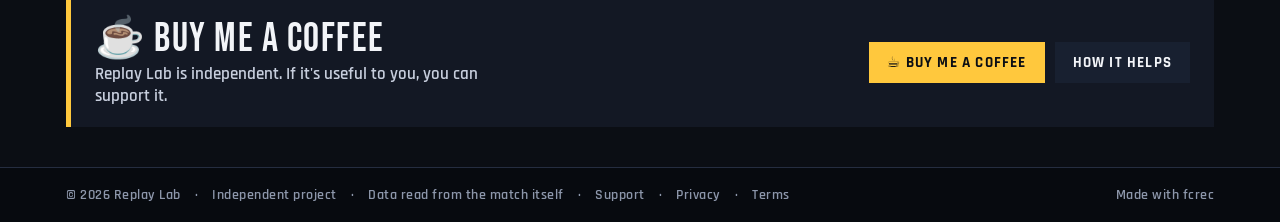
==== commit 5125324c: "Web: emojis, Apoyo (cafe) en el menu y Pedir replay mas simple Co-Authored-By: Claude Sonnet 5.5 <no" ====
--- a/index.html
+++ b/index.html
@@ -21,12 +21,12 @@
 <link rel="preconnect" href="https://fonts.googleapis.com">
 <link rel="preconnect" href="https://fonts.gstatic.com" crossorigin>
 <link rel="stylesheet" href="https://fonts.googleapis.com/css2?family=Barlow:wght@400;500;600&family=Bebas+Neue&family=Rajdhani:wght@500;600;700&display=swap">
-<link rel="stylesheet" href="assets/nuevo.css?v=9741fb712b">
+<link rel="stylesheet" href="assets/nuevo.css?v=a523d07ad2">
 </head>
 <body data-p="index">
 <header id="cab"></header>
 <main id="m"><div class="wrap"><p class="vacio">…</p></div></main>
 <footer id="pie"></footer>
-<script src="assets/nuevo.js?v=7f5e581c29"></script>
+<script src="assets/nuevo.js?v=0b4c919f2a"></script>
 </body>
 </html>
--- a/assets/nuevo.css
+++ b/assets/nuevo.css
@@ -29,7 +29,7 @@
 .logo{font:400 30px/1 var(--f-d);letter-spacing:2px;margin-right:auto;white-space:nowrap}
 .logo b{color:var(--oro);font-weight:400}
 .nav{display:flex;gap:4px;align-items:center}
-.nav a{font:700 15px/1 var(--f-u);letter-spacing:1.2px;text-transform:uppercase;color:var(--soft);padding:12px 12px;border-bottom:3px solid transparent;margin-bottom:-3px}
+.nav a{font:700 14.5px/1 var(--f-u);letter-spacing:1.2px;text-transform:uppercase;color:var(--soft);padding:12px 12px;border-bottom:3px solid transparent;margin-bottom:-3px}
 .nav a:hover{color:#fff}
 .nav .solo-m{display:none}
 .nav a[aria-current=page]{color:#fff;border-bottom-color:var(--oro)}
@@ -142,14 +142,20 @@
 .cuenta{color:var(--dim);font:600 15px var(--f-u);letter-spacing:.5px;margin:0 0 12px}
 
 /* ---------- pedir replay ---------- */
-.ped{display:grid;grid-template-columns:minmax(0,1.5fr) minmax(0,1fr);gap:24px;margin-top:22px;align-items:start}
-@media (max-width:860px){.ped{grid-template-columns:1fr}}
-.ped-izq{background:var(--panel);border-left:5px solid var(--oro);padding:22px}
-.ped-et{display:block;margin:0 0 8px;font:700 13px var(--f-u);letter-spacing:1.6px;text-transform:uppercase;color:var(--dim)}
-.ped-fila{display:flex;gap:8px}
-.ped-fila input{flex:1;min-width:0;background:#0b0e14;border:2px solid var(--line2);padding:16px;font:500 18px var(--f-t);border-radius:2px}
-.ped-fila input:focus{border-color:var(--oro);outline:0}
-.ticket{display:flex;gap:14px;align-items:center;margin:14px 0 22px;padding:14px 16px;background:#0b0e14;border-left:5px solid var(--line2);min-height:74px}
+.vsbar{display:flex;gap:8px;margin-top:22px}
+.vsbar input{flex:1;min-width:0;background:var(--panel);border:2px solid var(--line2);padding:15px 16px;font:500 17px var(--f-t);border-radius:2px}
+.vsbar input:focus{border-color:var(--oro);outline:0}
+.vs{display:grid;grid-template-columns:repeat(2,minmax(0,1fr));gap:12px;margin-top:16px}
+.vs-p{--c:#37aee2;min-width:0;display:flex;flex-direction:column;align-items:flex-start;gap:10px;padding:22px 26px;background:linear-gradient(120deg,color-mix(in srgb,var(--c) 40%,#0b0e14),#101624 75%);border-left:6px solid var(--c);color:#fff;transition:transform .15s}
+.vs-p:hover{transform:translateY(-2px)}
+.vs-p.dc{--c:#7983f5}
+.vs-ic{font-size:44px;line-height:1}
+.vs-p h2{margin:0;font:400 clamp(36px,5vw,52px)/.95 var(--f-d);letter-spacing:2px}
+.vs-go{margin-top:8px;font:700 14px var(--f-u);letter-spacing:1.3px;text-transform:uppercase;border:2px solid #fff;padding:11px 14px;white-space:normal}
+.vs-p.listo{background:var(--oro);border-left-color:#fff;color:#0b0e14}
+.vs-p.listo .vs-go{border-color:#0b0e14}
+@media (max-width:760px){.vs{grid-template-columns:1fr}.vsbar{flex-wrap:wrap}.vsbar input{flex-basis:100%}}
+.ticket{display:flex;gap:14px;align-items:center;margin:10px 0 0;padding:14px 16px;background:#0b0e14;border-left:5px solid var(--line2);min-height:74px}
 .ticket .tk-i{font-size:28px;line-height:1;flex:none}
 .ticket .tk-m{font:700 19px/1.25 var(--f-u)}
 .ticket .tk-s{margin-top:4px;font:600 14px var(--f-u);color:var(--dim);display:flex;gap:8px;flex-wrap:wrap;align-items:center}
@@ -160,12 +166,6 @@
 .ticket.ya{border-left-color:var(--p2)} .ticket.cola{border-left-color:var(--oro)} .ticket.cola .tk-m{color:var(--oro)}
 .ticket.mal{border-left-color:var(--p1)} .ticket.mal .tk-m{color:var(--p1)}
 .ped-bt{display:grid;grid-template-columns:repeat(auto-fit,minmax(220px,1fr));gap:12px}
-.ped-b{display:flex;flex-direction:column;gap:4px;padding:18px 20px;background:transparent;border:2px solid var(--line2);color:var(--ink);transition:background .15s,border-color .15s}
-.ped-b b{font:700 24px/1 var(--f-u);letter-spacing:.5px}
-.ped-b span{font:700 13px var(--f-u);letter-spacing:1.4px;text-transform:uppercase;color:var(--dim)}
-.ped-b:hover{border-color:var(--oro)}
-.ped-b.listo{background:var(--oro);border-color:var(--oro);color:#0b0e14}
-.ped-b.listo span{color:#3a3114}
 .ped-como{margin-top:22px;color:var(--soft)}
 .ped-como summary{cursor:pointer;font:700 14px var(--f-u);letter-spacing:1.4px;text-transform:uppercase;color:var(--oro)}
 .ped-como ol{margin:10px 0 0;padding-left:22px;display:grid;gap:6px;font-size:16px}
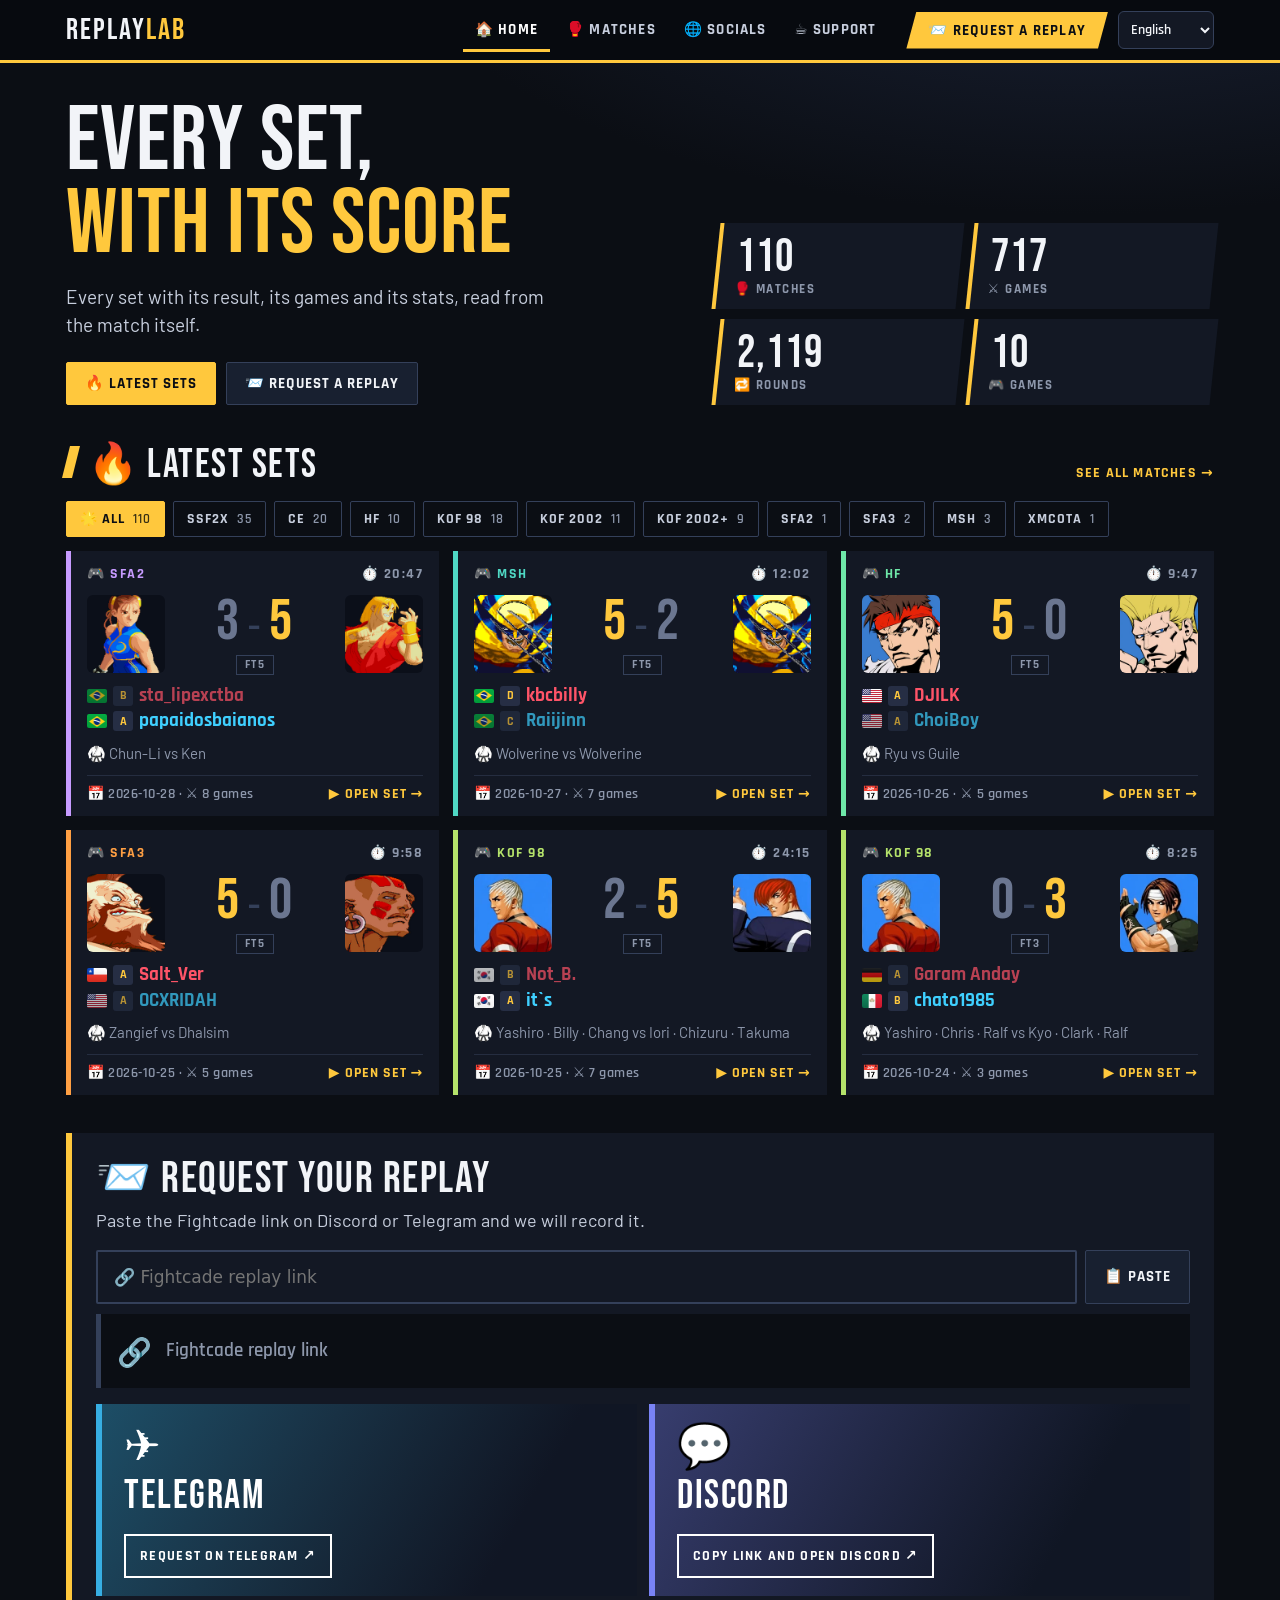
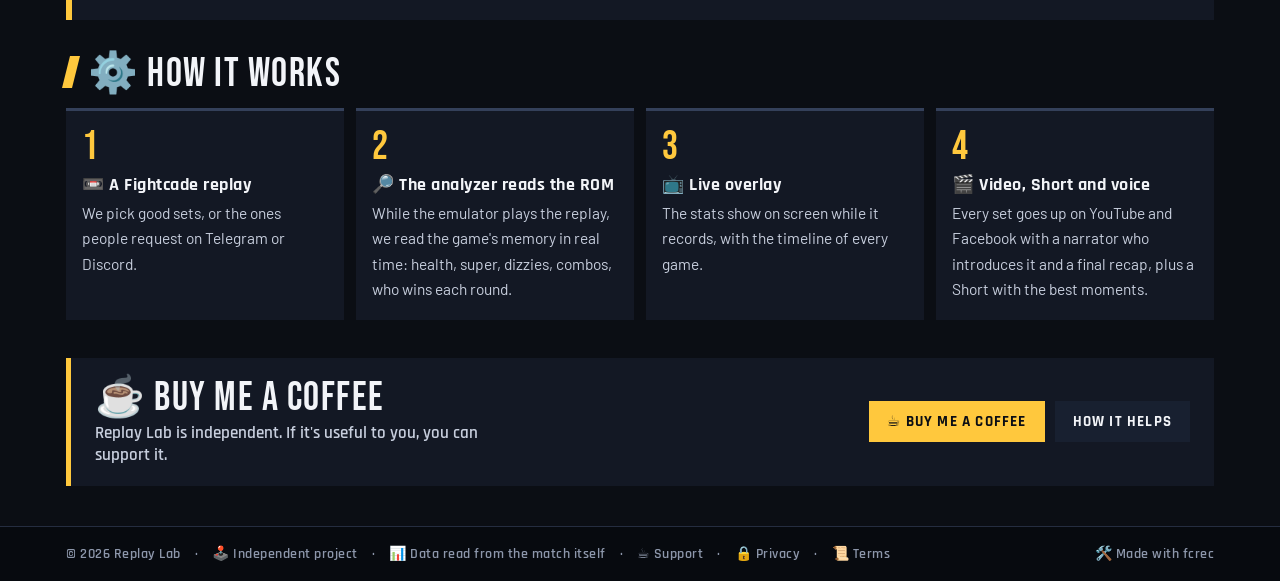
==== commit 0c610a0b: "Web: pedido directo en portada y en el boton de arriba, mas emojis Co-Authored-By: Claude Sonnet 5.5" ====
--- a/index.html
+++ b/index.html
@@ -21,12 +21,12 @@
 <link rel="preconnect" href="https://fonts.googleapis.com">
 <link rel="preconnect" href="https://fonts.gstatic.com" crossorigin>
 <link rel="stylesheet" href="https://fonts.googleapis.com/css2?family=Barlow:wght@400;500;600&family=Bebas+Neue&family=Rajdhani:wght@500;600;700&display=swap">
-<link rel="stylesheet" href="assets/nuevo.css?v=a523d07ad2">
+<link rel="stylesheet" href="assets/nuevo.css?v=4a62606e8e">
 </head>
 <body data-p="index">
 <header id="cab"></header>
 <main id="m"><div class="wrap"><p class="vacio">…</p></div></main>
 <footer id="pie"></footer>
-<script src="assets/nuevo.js?v=0b4c919f2a"></script>
+<script src="assets/nuevo.js?v=0a8d9c1e82"></script>
 </body>
 </html>
--- a/assets/nuevo.css
+++ b/assets/nuevo.css
@@ -228,3 +228,18 @@
 #pie .sp{flex:1}
 
 @media (prefers-reduced-motion:reduce){*{transition:none!important;scroll-behavior:auto!important}}
+
+/* ---------- pedido en la portada y ventana del botón de arriba ---------- */
+.banda-pd{margin-top:38px;background:var(--panel);border-left:6px solid var(--oro);padding:24px}
+.banda-pd h2{margin:0;font:400 clamp(32px,5vw,44px)/1 var(--f-d);letter-spacing:1.5px}
+.banda-pd>p{margin:6px 0 16px;color:var(--soft);font-size:18px}
+.banda-pd .vsbar{margin-top:0}
+.banda-pd .vs-p{padding:18px 22px}
+.banda-pd .vs-p h2{font-size:40px}
+.dlg{width:min(880px,calc(100% - 24px));max-height:calc(100% - 24px);overflow:auto;background:var(--bg2);color:var(--ink);border:0;border-top:4px solid var(--oro);padding:26px 24px 24px;margin:auto}
+.dlg::backdrop{background:rgba(5,7,12,.78);backdrop-filter:blur(3px)}
+.dlg h2{margin:0;font:400 clamp(32px,5vw,44px)/1 var(--f-d);letter-spacing:1.5px;padding-right:44px}
+.dlg>p{margin:6px 0 16px;color:var(--soft)}
+.dlg-x{position:absolute;top:12px;right:12px;width:40px;height:40px;background:var(--panel2);border:1px solid var(--line2);color:var(--ink);font-size:18px;cursor:pointer}
+.dlg-x:hover{border-color:var(--oro);color:var(--oro)}
+.dlg .vsbar{margin-top:0}
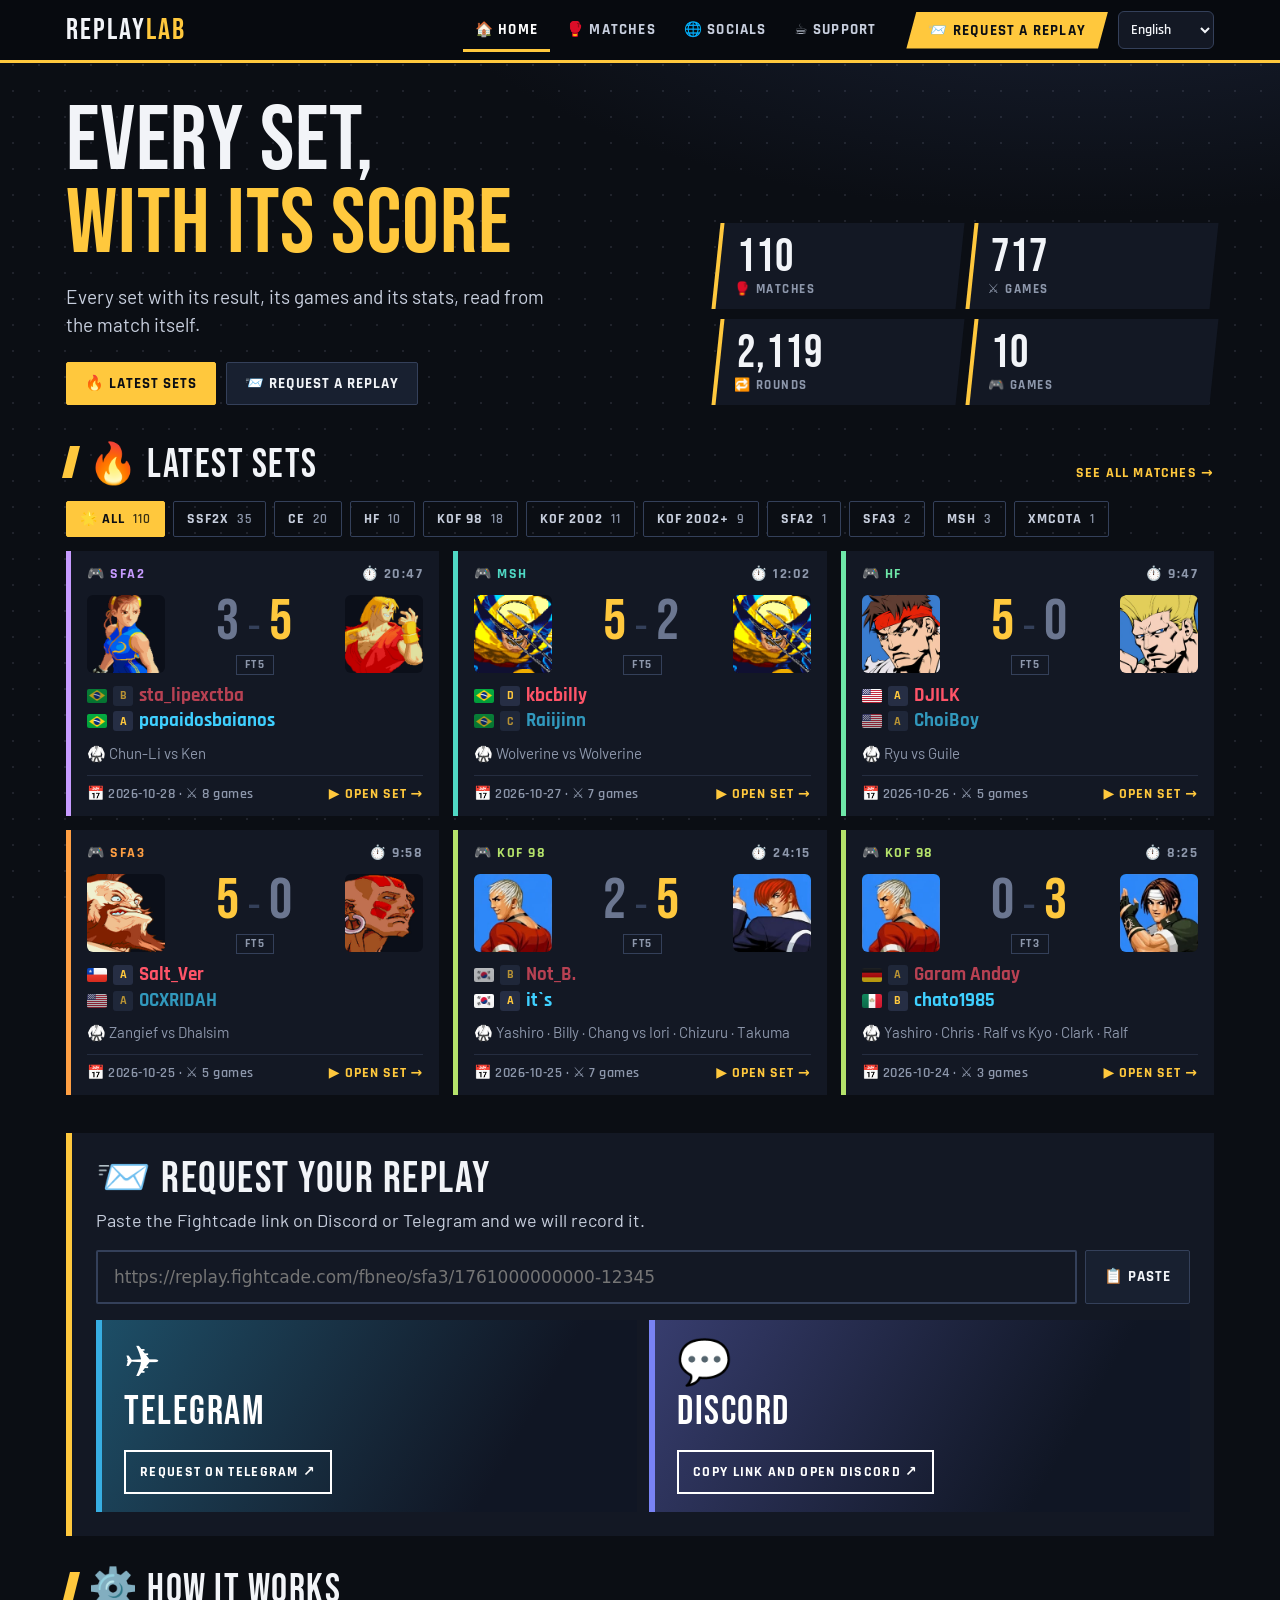
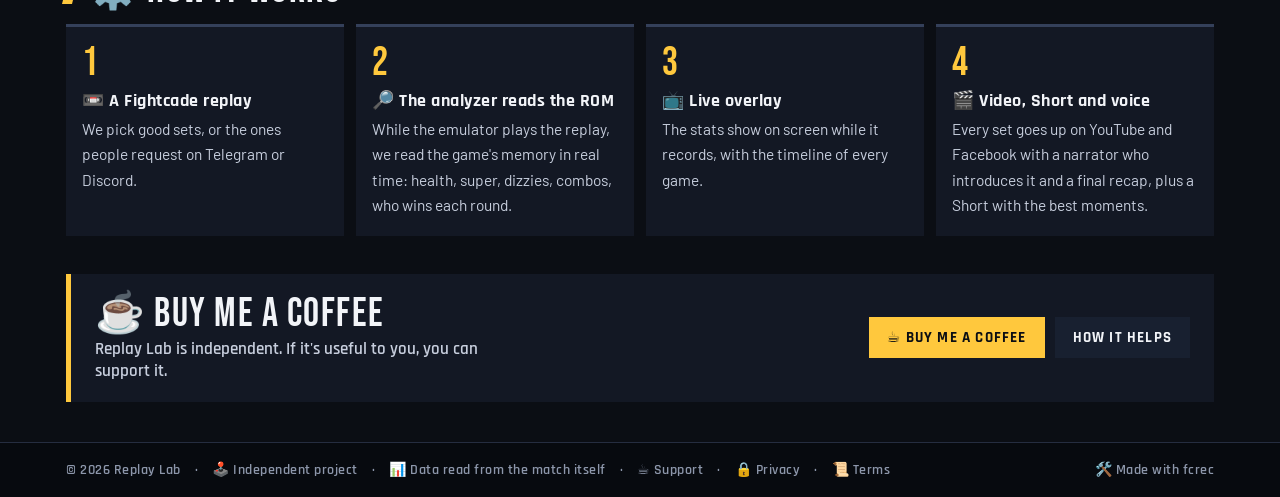
==== commit eb4c8445: "Web nueva: fondo vivo, aparicion gradual, apoyo corto, pedido con ejemplo Co-Authored-By: Claude Son" ====
--- a/index.html
+++ b/index.html
@@ -21,12 +21,12 @@
 <link rel="preconnect" href="https://fonts.googleapis.com">
 <link rel="preconnect" href="https://fonts.gstatic.com" crossorigin>
 <link rel="stylesheet" href="https://fonts.googleapis.com/css2?family=Barlow:wght@400;500;600&family=Bebas+Neue&family=Rajdhani:wght@500;600;700&display=swap">
-<link rel="stylesheet" href="assets/nuevo.css?v=4a62606e8e">
+<link rel="stylesheet" href="assets/nuevo.css?v=ae1d60c694">
 </head>
 <body data-p="index">
 <header id="cab"></header>
 <main id="m"><div class="wrap"><p class="vacio">…</p></div></main>
 <footer id="pie"></footer>
-<script src="assets/nuevo.js?v=0a8d9c1e82"></script>
+<script src="assets/nuevo.js?v=f6e3ee980c"></script>
 </body>
 </html>
--- a/assets/nuevo.css
+++ b/assets/nuevo.css
@@ -183,8 +183,8 @@
 .cafe{display:inline-flex;align-items:center;gap:10px;background:var(--oro);color:#0b0e14;font:700 17px/1 var(--f-u);letter-spacing:1px;text-transform:uppercase;padding:15px 24px;margin:6px 0 10px;clip-path:polygon(10px 0,100% 0,calc(100% - 10px) 100%,0 100%)}
 .cafe:hover{background:var(--oro2)}
 .prosa p{color:var(--soft);font-size:18px}
-.costes{list-style:none;margin:0;padding:0;display:grid;gap:8px}
-.costes li{display:flex;gap:12px;background:var(--panel);padding:12px 14px;align-items:baseline}
+.costes{list-style:none;margin:0;padding:0;display:flex;flex-wrap:wrap;gap:8px}
+.costes li{display:flex;gap:8px;background:var(--panel);padding:9px 14px;align-items:center;font:600 15px var(--f-u)}
 .costes .ic{font-size:20px}
 .prog .pg-n{font:400 64px/1 var(--f-d);letter-spacing:1px}
 .prog .pg-n small{font:700 14px var(--f-u);letter-spacing:1.5px;text-transform:uppercase;color:var(--dim);margin-left:10px}
@@ -243,3 +243,13 @@
 .dlg-x{position:absolute;top:12px;right:12px;width:40px;height:40px;background:var(--panel2);border:1px solid var(--line2);color:var(--ink);font-size:18px;cursor:pointer}
 .dlg-x:hover{border-color:var(--oro);color:var(--oro)}
 .dlg .vsbar{margin-top:0}
+
+/* ---------- fondo vivo y aparición al bajar ---------- */
+#fondo{position:fixed;inset:0;z-index:-1;pointer-events:none;width:100%;height:100%}
+body::before{content:"";position:fixed;inset:0;z-index:-1;pointer-events:none;background-image:radial-gradient(rgba(141,151,171,.16) 1px,transparent 1.4px);background-size:26px 26px;background-position:13px 13px}
+html.fondo-vivo body::before{display:none}
+.rv{opacity:0;transform:translateY(28px);transition:opacity .7s ease var(--d,0ms),transform .7s cubic-bezier(.2,.7,.2,1) var(--d,0ms)}
+.rv.vis{opacity:1;transform:none}
+@media (prefers-reduced-motion:reduce){.rv{opacity:1;transform:none;transition:none}}
+code{font:500 13px/1.3 ui-monospace,Consolas,monospace;color:var(--soft);word-break:break-all}
+.ticket.vacio{display:none}
